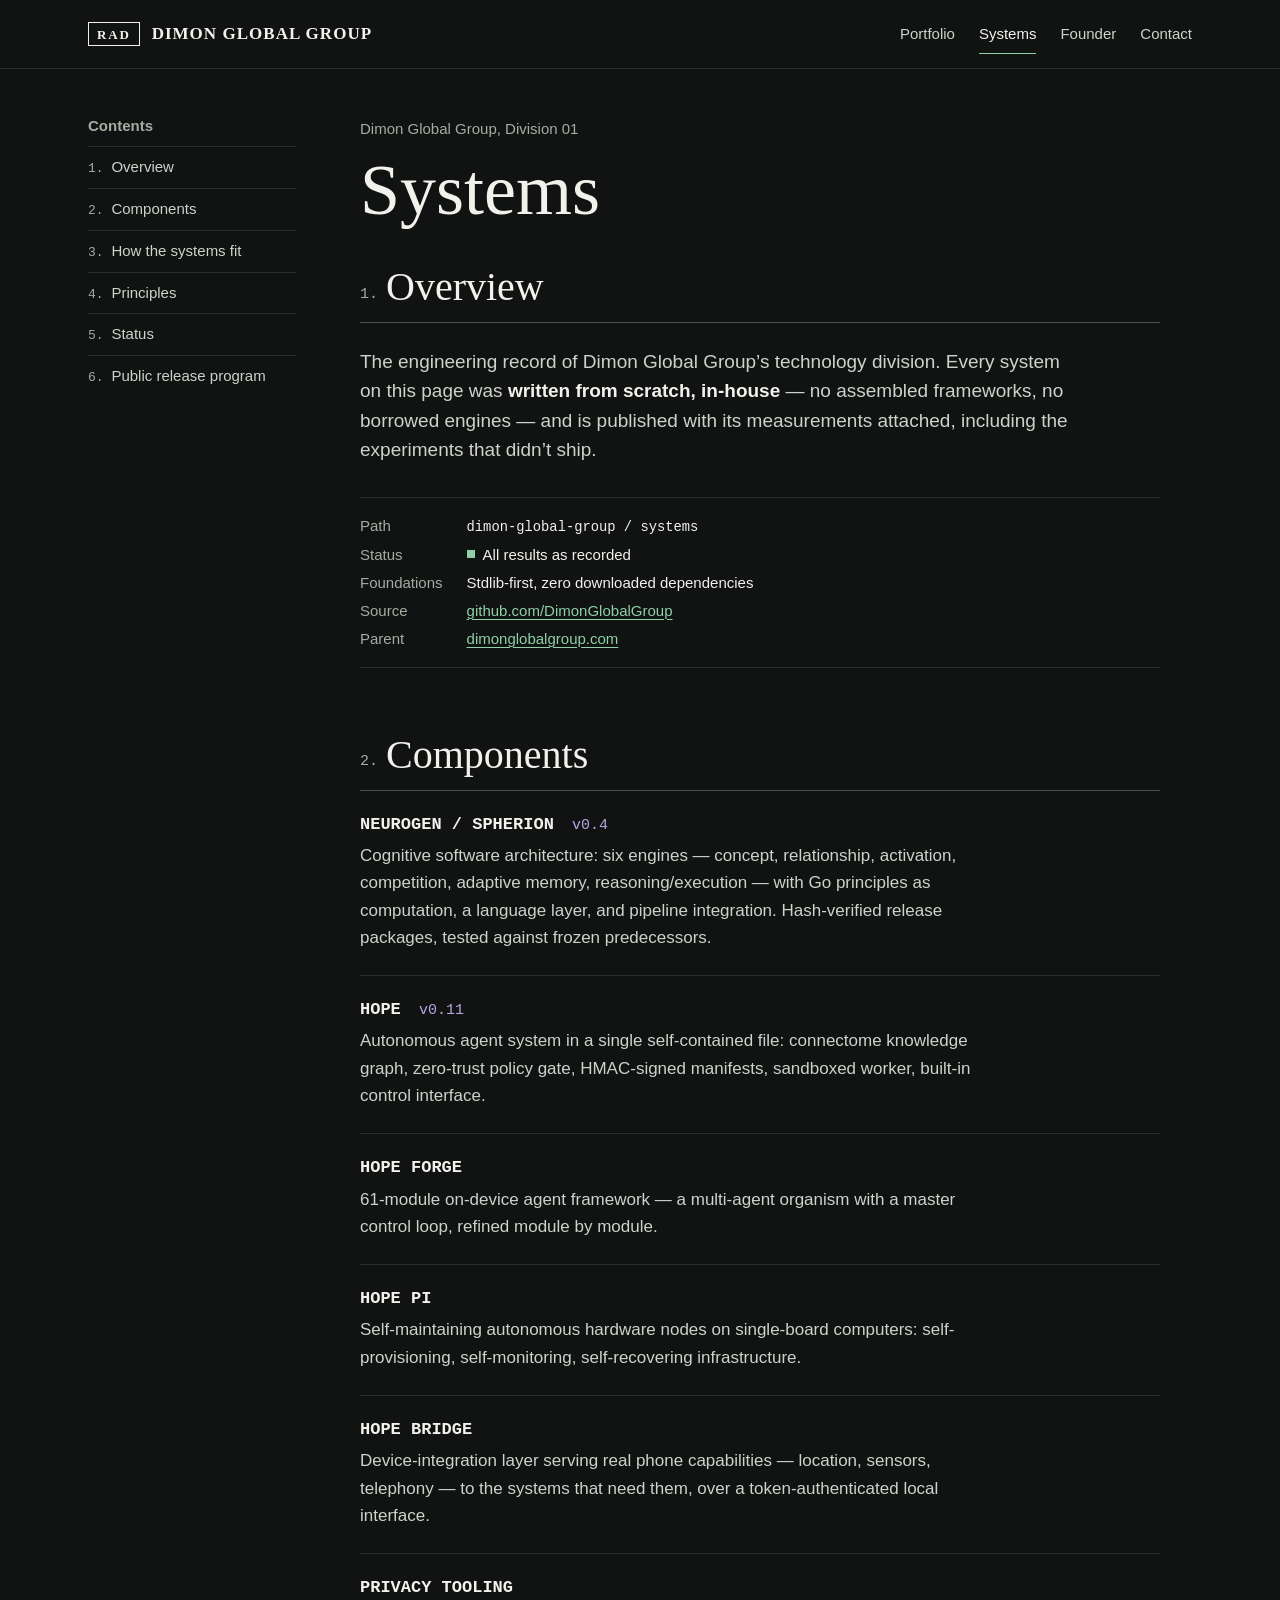
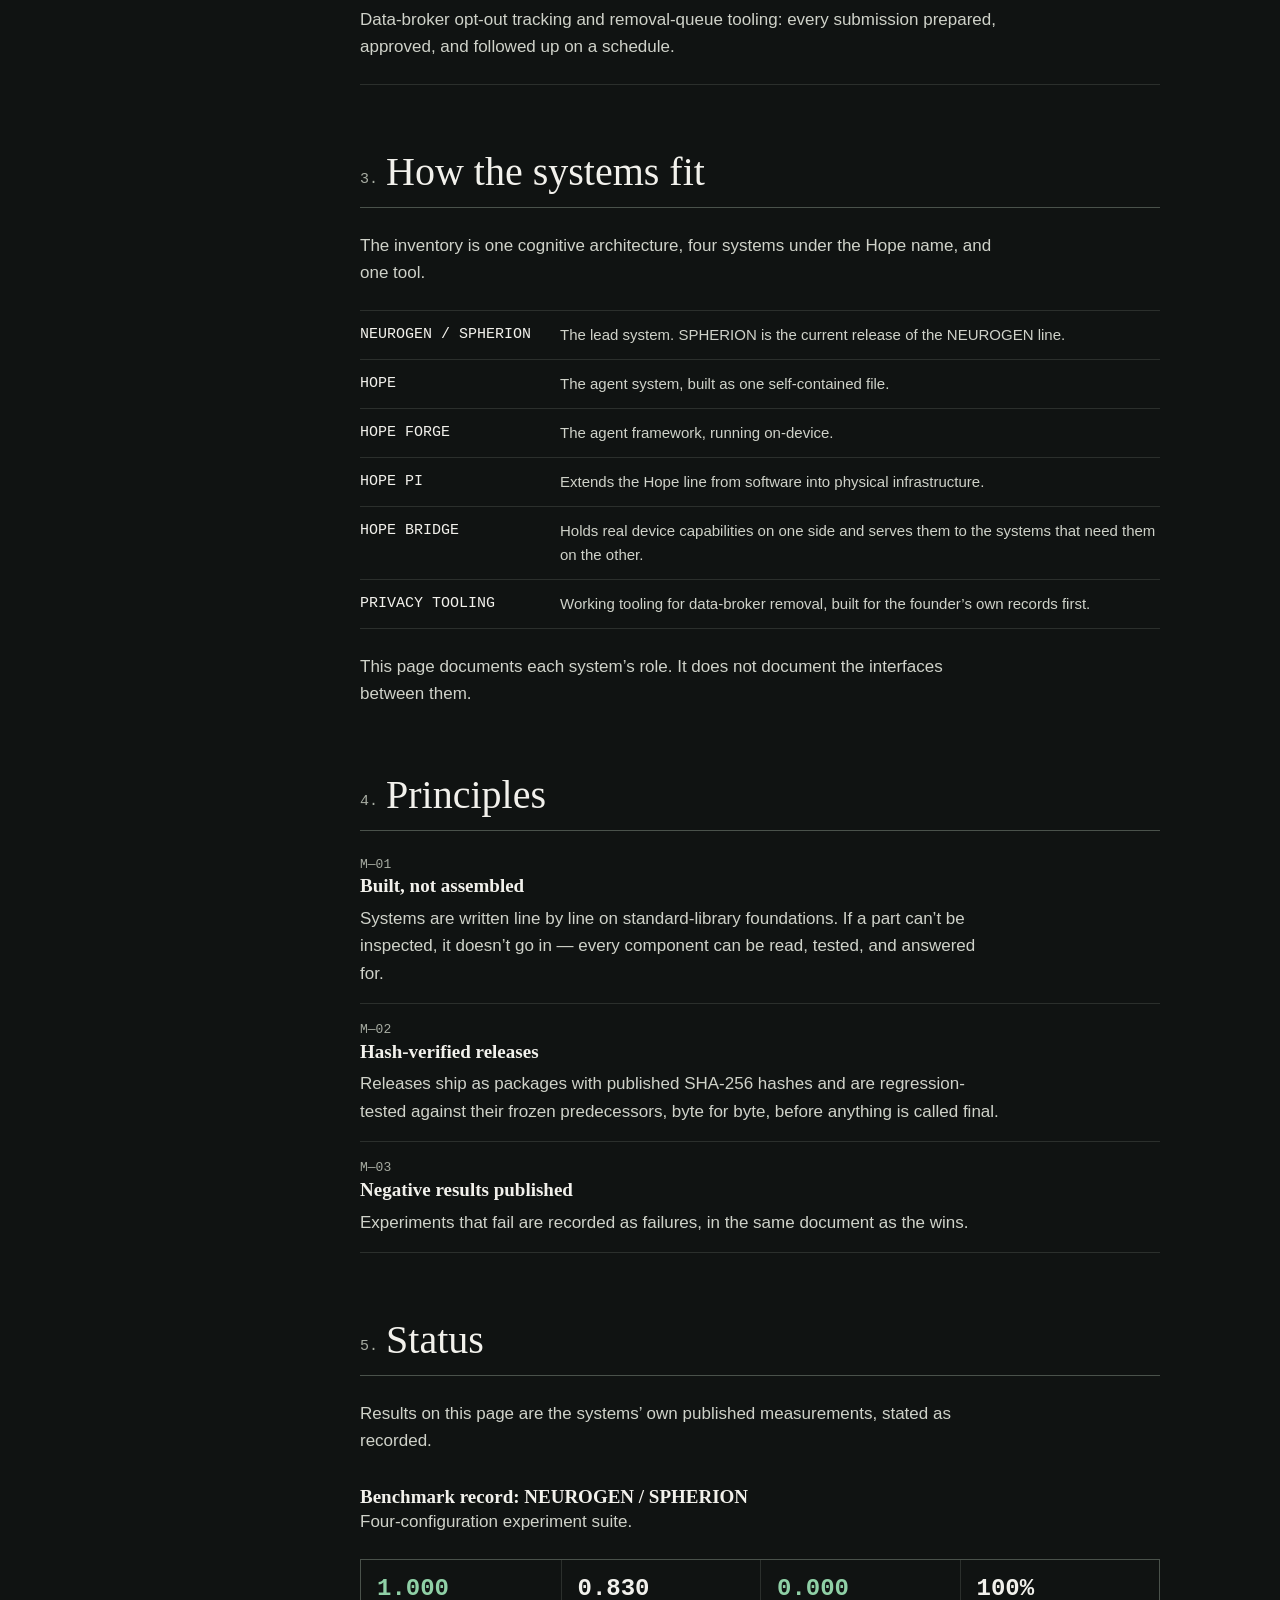
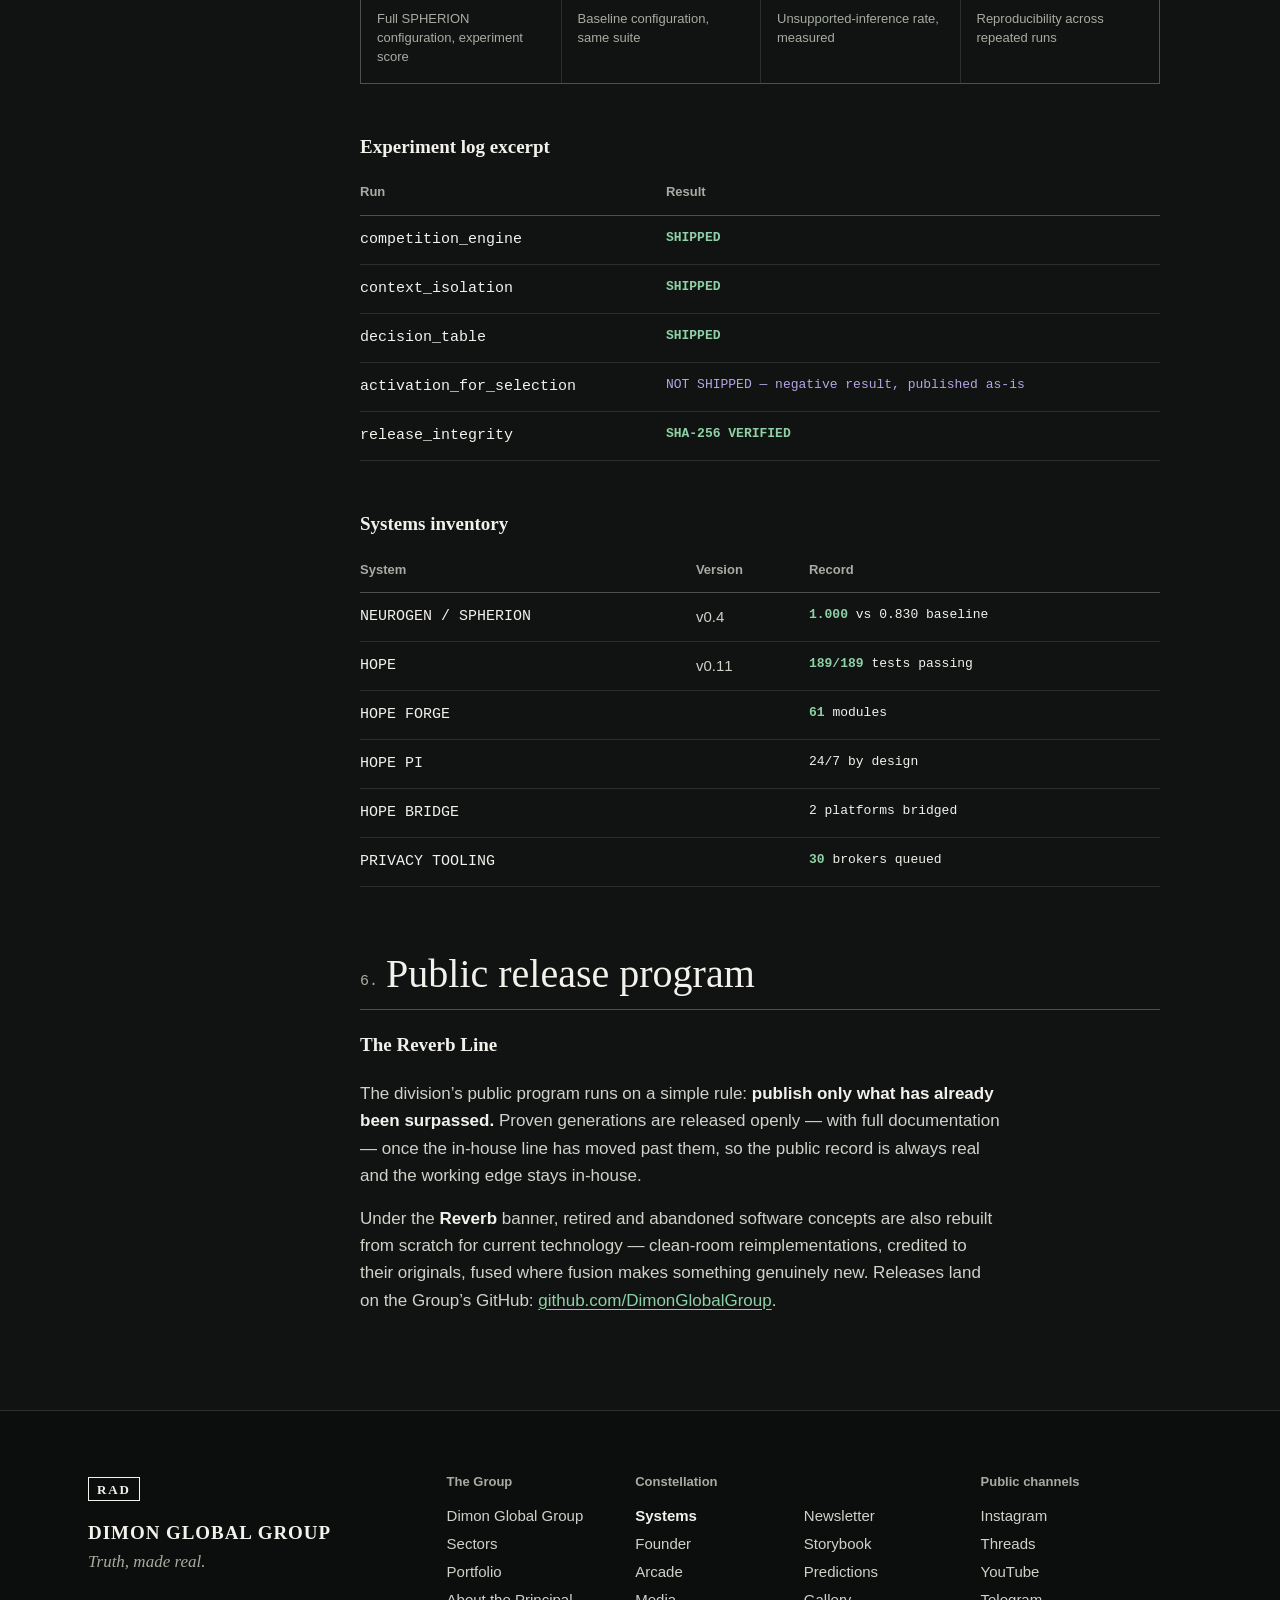
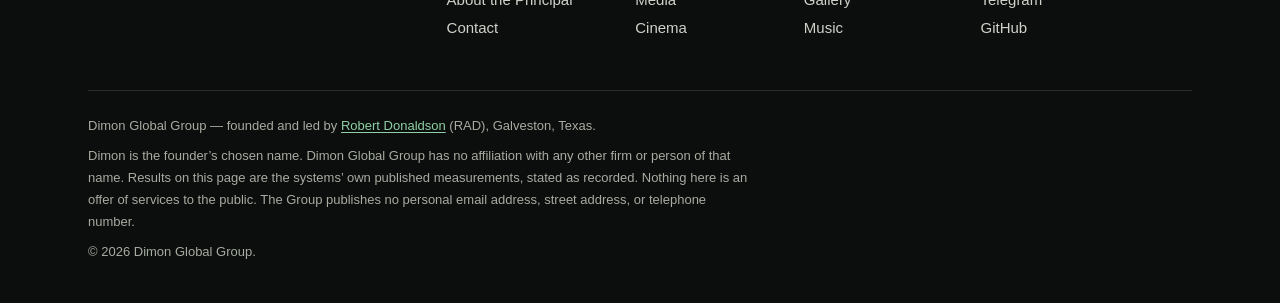
==== index.html @ 3ca81ced "Responsive Standard v1: phone-first touch layer — 44px targets, wrapping nav, text floors (CSS only," ====
<!doctype html>
<html lang="en">
<head>
<meta charset="utf-8" />
<meta name="viewport" content="width=device-width, initial-scale=1" />
<meta name="description" content="Dimon Global Group — Systems. The engineering record: cognitive architectures, autonomous agents, and self-maintaining hardware nodes, built from scratch and published with their measurements." />
<link rel="canonical" href="https://dimonglobalgroup.github.io/" />
<title>Systems — Dimon Global Group</title>
<link rel="canonical" href="https://dimonglobalgroup.github.io/" />
<meta property="og:type" content="website" />
<meta property="og:site_name" content="Dimon Global Group" />
<meta property="og:title" content="Systems — Dimon Global Group | Robert Donaldson, Founder" />
<meta property="og:description" content="Dimon Global Group — Systems. The engineering record: cognitive architectures, autonomous agents, and self-maintaining hardware nodes, built from scratch and published with their measurements." />
<meta property="og:url" content="https://dimonglobalgroup.github.io/" />
<meta property="og:image" content="https://dimonglobalgroup.com/assets/portrait.jpg" />
<meta name="twitter:card" content="summary_large_image" />
<meta name="twitter:title" content="Systems — Dimon Global Group | Robert Donaldson, Founder" />
<meta name="twitter:description" content="Dimon Global Group — Systems. The engineering record: cognitive architectures, autonomous agents, and self-maintaining hardware nodes, built from scratch and published with their measurements." />
<meta name="twitter:image" content="https://dimonglobalgroup.com/assets/portrait.jpg" />

<meta name="theme-color" content="#101312" />
<link rel="icon" href="data:image/svg+xml,%3Csvg xmlns='http://www.w3.org/2000/svg' viewBox='0 0 64 64'%3E%3Crect width='64' height='64' fill='%23101312'/%3E%3Ctext x='32' y='43' font-family='Georgia,serif' font-size='32' fill='%23f2f1ec' text-anchor='middle'%3ED%3C/text%3E%3C/svg%3E" />
<style>
/* DGG-TOKENS:BEGIN - identical in every page of the estate */
:root{
  /* Colour: ink range (flagship hero and footer values) */
  --ink-950:#0b0e0c; --ink-900:#101312; --ink-800:#181c19;
  --ink-line:#2b2f2c; --ink-line-strong:#4a524b;
  --bone-100:#f2f1ec; --bone-300:#cfd2c9; --bone-500:#a7aca2;
  /* Colour: paper range (flagship body and founder values) */
  --paper-0:#ffffff; --paper-100:#f5f4f0; --paper-200:#eceae3;
  --paper-line:#d8d5cb; --paper-line-strong:#b9b5a8;
  --graphite-900:#16181a; --graphite-700:#3c4043; --graphite-500:#5d6157;
  /* Colour: the two identity accents, one tone for each surface */
  --green-300:#8fd0a6; --green-700:#1e6b3c; --green-600:#2a8a50;
  --purple-300:#b7a4e3; --purple-700:#5b4390;
  --blueprint:#123a56; --blueprint-text:#dbe6ee;

  /* Surface roles: ink is the default surface */
  --surface:var(--ink-900); --surface-raised:var(--ink-800);
  --text:var(--bone-100); --text-soft:var(--bone-300); --text-muted:var(--bone-500);
  --line:var(--ink-line); --line-strong:var(--ink-line-strong);
  --accent:var(--green-300); --accent-2:var(--purple-300);

  /* Type */
  --serif:Georgia, "Times New Roman", Times, serif;
  --sans:-apple-system, "Segoe UI", "Helvetica Neue", Helvetica, Arial, sans-serif;
  --mono:ui-monospace, "SF Mono", Menlo, Consolas, "Liberation Mono", monospace;
  --t-xs:.8125rem; --t-sm:.9375rem; --t-base:1.0625rem; --t-md:1.1875rem; --t-lg:1.5rem;
  --t-xl:clamp(1.75rem, 1.4rem + 1.4vw, 2.5rem);
  --t-2xl:clamp(2.5rem, 1.7rem + 3.6vw, 4.5rem);
  --t-display:clamp(3.5rem, 1.6rem + 7vw, 6.25rem);

  /* Space: 8px grid */
  --s-1:.25rem; --s-2:.5rem; --s-3:.75rem; --s-4:1rem; --s-5:1.5rem;
  --s-6:2rem; --s-7:3rem; --s-8:4rem; --s-9:6rem; --s-10:8rem;

  /* Layout */
  --w-page:74rem; --w-read:45rem; --gutter:clamp(1rem, .4rem + 3vw, 2.5rem);
  --header-h:4.25rem;
}
.on-paper{
  --surface:var(--paper-100); --surface-raised:var(--paper-0);
  --text:var(--graphite-900); --text-soft:var(--graphite-700); --text-muted:var(--graphite-500);
  --line:var(--paper-line); --line-strong:var(--paper-line-strong);
  --accent:var(--green-700); --accent-2:var(--purple-700);
}
.on-ink{
  --surface:var(--ink-900); --surface-raised:var(--ink-800);
  --text:var(--bone-100); --text-soft:var(--bone-300); --text-muted:var(--bone-500);
  --line:var(--ink-line); --line-strong:var(--ink-line-strong);
  --accent:var(--green-300); --accent-2:var(--purple-300);
}
/* DGG-TOKENS:END */
/* DGG-COMPONENTS:BEGIN - shared base, header, footer, buttons */
*,*::before,*::after{ box-sizing:border-box; }
html{ scroll-behavior:smooth; scroll-padding-top:calc(var(--header-h) + var(--s-4)); -webkit-text-size-adjust:100%; }
body{ margin:0; background:var(--surface); color:var(--text); font-family:var(--sans); font-size:var(--t-base); line-height:1.6; -webkit-font-smoothing:antialiased; }
img{ display:block; max-width:100%; height:auto; }
h1,h2,h3,h4{ font-family:var(--serif); font-weight:500; line-height:1.15; margin:0; }
p{ margin:0; }
a{ color:var(--accent); text-decoration:underline; text-decoration-thickness:1px; text-underline-offset:.18em; }
a:hover{ text-decoration-thickness:2px; }
:focus-visible{ outline:2px solid var(--accent); outline-offset:3px; }
.on-paper,.on-ink{ background:var(--surface); color:var(--text); }
.wrap{ max-width:var(--w-page); margin-inline:auto; padding-inline:var(--gutter); }
.skip-link{ position:absolute; left:-9999px; top:0; z-index:50; background:var(--paper-0); color:var(--graphite-900); padding:var(--s-3) var(--s-4); font-size:var(--t-sm); font-weight:600; }
.skip-link:focus{ left:0; }
.visually-hidden{ position:absolute; width:1px; height:1px; overflow:hidden; clip-path:inset(50%); white-space:nowrap; }

.topbar{ position:sticky; top:0; z-index:20; background:var(--ink-900); border-bottom:1px solid var(--ink-line); }
.topbar-in{ display:flex; align-items:center; justify-content:space-between; gap:var(--s-5); min-height:var(--header-h); }
.brand{ display:inline-flex; align-items:center; gap:var(--s-3); color:var(--bone-100); text-decoration:none; }
.mono-mark{ font-family:var(--serif); font-weight:600; font-size:var(--t-xs); letter-spacing:.14em; border:1.5px solid currentColor; padding:.3125rem .5rem .25rem; line-height:1; white-space:nowrap; }
.brand-name{ font-family:var(--serif); font-weight:600; font-size:var(--t-base); letter-spacing:.06em; white-space:nowrap; }
.nav{ display:flex; gap:var(--s-5); font-size:var(--t-sm); }
.nav a{ color:var(--bone-300); text-decoration:none; padding-block:var(--s-2); }
.nav a:hover{ color:var(--green-300); }
.nav a[aria-current="page"]{ color:var(--bone-100); box-shadow:inset 0 -1px 0 var(--green-300); }

.btn{ display:inline-block; padding:.75rem 1.375rem; font-size:var(--t-sm); font-weight:600; border:1px solid var(--line-strong); color:var(--text); text-decoration:none; }
.btn:hover{ border-color:var(--accent); color:var(--accent); }
.btn-solid{ background:var(--green-700); border-color:var(--green-700); color:#fff; }
.btn-solid:hover{ background:var(--green-600); border-color:var(--green-600); color:#fff; }
.btn-row{ display:flex; flex-wrap:wrap; gap:var(--s-3); }

.sec-head{ border-top:1px solid var(--line-strong); padding-top:var(--s-5); margin-bottom:var(--s-6); }
.sec-head h2{ font-size:var(--t-xl); }
.sec-head p{ color:var(--text-muted); margin-top:var(--s-2); }

.frame{ position:relative; border:1px solid var(--line-strong); padding:.625rem; background:var(--surface-raised); }
.frame-inner{ position:relative; overflow:hidden; background:var(--ink-950); }
.frame-inner img{ position:relative; width:100%; object-fit:cover; }
.frame-fallback{ position:absolute; inset:0; display:grid; place-items:center; color:var(--bone-500); }
img.img-missing{ opacity:0; }

.site-foot{ background:var(--ink-950); color:var(--bone-100); border-top:1px solid var(--ink-line); }
.foot-top{ display:grid; grid-template-columns:minmax(14rem,1fr) 2.4fr; gap:var(--s-7); padding-block:var(--s-8) var(--s-7); }
.foot-name{ font-family:var(--serif); font-size:var(--t-md); font-weight:600; letter-spacing:.05em; margin-top:var(--s-4); }
.foot-tag{ font-family:var(--serif); font-style:italic; color:var(--bone-500); }
.foot-nav{ display:grid; grid-template-columns:1fr 2fr 1.35fr; gap:var(--s-6); font-size:var(--t-sm); }
.foot-nav h2{ font-family:var(--sans); font-size:var(--t-xs); font-weight:600; color:var(--bone-500); margin-bottom:var(--s-3); }
.foot-nav ul{ list-style:none; margin:0; padding:0; }
.foot-nav .two-col{ columns:2; column-gap:var(--s-5); }
.foot-nav li{ break-inside:avoid; padding-block:.125rem; }
.foot-nav a{ color:var(--bone-300); text-decoration:none; }
.foot-nav a:hover{ color:var(--green-300); text-decoration:underline; }
.foot-nav a[aria-current="page"]{ color:var(--bone-100); font-weight:600; }
.foot-legal{ border-top:1px solid var(--ink-line); padding-block:var(--s-5) var(--s-6); font-size:var(--t-xs); color:var(--bone-500); line-height:1.7; }
.foot-legal p{ max-width:92ch; margin-bottom:var(--s-2); }

@media (max-width:56rem){
  .foot-top{ grid-template-columns:1fr; gap:var(--s-6); }
  .foot-nav{ grid-template-columns:1fr 1fr; }
  .foot-nav > div:nth-child(2){ grid-column:1 / -1; grid-row:1; }
}
@media (max-width:40rem){
  html{ scroll-padding-top:calc(var(--header-h) + var(--s-7)); }
  .topbar-in{ flex-wrap:wrap; gap:0; padding-block:var(--s-2); }
  .nav{ width:100%; justify-content:space-between; gap:var(--s-3); }
  .brand-name{ font-size:var(--t-sm); }
}
@media (prefers-reduced-motion:reduce){
  html{ scroll-behavior:auto; }
  *,*::before,*::after{ animation:none !important; transition:none !important; }
}
/* DGG-COMPONENTS:END */
/* Systems page: README layout */
.doc-layout{ display:grid; grid-template-columns:13rem minmax(0,1fr); gap:var(--s-8); padding-block:var(--s-7) var(--s-9); }
.toc{ position:sticky; top:calc(var(--header-h) + var(--s-6)); align-self:start; font-size:var(--t-sm); }
.toc h2{ font-family:var(--sans); font-size:var(--t-sm); font-weight:600; color:var(--text-muted); margin-bottom:var(--s-3); }
.toc ol{ list-style:none; counter-reset:t; margin:0; padding:0; }
.toc li{ counter-increment:t; border-top:1px solid var(--line); }
.toc a{ display:block; padding-block:var(--s-2); color:var(--text-soft); text-decoration:none; }
.toc a::before{ content:counter(t) ". "; color:var(--text-muted); font-family:var(--mono); font-size:var(--t-xs); }
.toc a:hover{ color:var(--accent); }

.doc{ max-width:50rem; min-width:0; }
.doc h1{ font-size:var(--t-2xl); font-weight:500; }
.doc .division{ color:var(--text-muted); font-size:var(--t-sm); margin-bottom:var(--s-2); }
.doc section{ padding-top:var(--s-8); }
.doc h2{ font-size:var(--t-xl); padding-bottom:var(--s-3); border-bottom:1px solid var(--line-strong); margin-bottom:var(--s-5); }
.doc h2 .idx{ color:var(--text-muted); font-family:var(--mono); font-size:var(--t-sm); margin-right:var(--s-2); vertical-align:.15em; }
.doc h3{ font-size:var(--t-md); font-weight:600; }
.doc p{ color:var(--text-soft); max-width:68ch; }
.doc p + p{ margin-top:var(--s-4); }
.doc b{ color:var(--text); font-weight:600; }
.doc code,.name-id{ font-family:var(--mono); font-size:.92em; color:var(--text); }
.lede{ font-size:var(--t-md); line-height:1.55; margin-top:var(--s-4); }

.meta{ display:grid; grid-template-columns:auto 1fr; gap:var(--s-1) var(--s-5); margin:var(--s-6) 0 0; padding-block:var(--s-4); border-block:1px solid var(--line); font-size:var(--t-sm); }
.meta dt{ color:var(--text-muted); }
.meta dd{ margin:0; color:var(--text); min-width:0; overflow-wrap:anywhere; }
.meta .ok::before{ content:""; display:inline-block; width:.5rem; height:.5rem; background:var(--accent); margin-right:var(--s-2); vertical-align:.08em; }

.comp{ padding-block:var(--s-5); border-bottom:1px solid var(--line); }
.comp:first-of-type{ padding-top:0; }
.comp h3{ font-family:var(--mono); font-size:var(--t-base); }
.comp h3 .v{ color:var(--accent-2); font-size:var(--t-sm); font-weight:400; margin-left:var(--s-2); }
.comp p{ margin-top:var(--s-2); }

.fit{ margin:var(--s-5) 0 0; padding:0; list-style:none; }
.fit li{ display:grid; grid-template-columns:11.5rem minmax(0,1fr); gap:var(--s-4); padding-block:var(--s-3); border-top:1px solid var(--line); color:var(--text-soft); font-size:var(--t-sm); }
.fit li:last-child{ border-bottom:1px solid var(--line); }
.fit .name-id{ font-size:var(--t-sm); }
.after-list{ margin-top:var(--s-5); }

.pr{ padding-block:var(--s-4); border-bottom:1px solid var(--line); }
.pr:first-of-type{ padding-top:0; }
.pr p{ margin-top:var(--s-2); }
.pr .k{ font-family:var(--mono); font-size:var(--t-xs); color:var(--text-muted); margin:0; }

.bench{ display:grid; grid-template-columns:repeat(4,1fr); margin:var(--s-5) 0 0; border:1px solid var(--line-strong); }
.bench div{ padding:var(--s-4); border-left:1px solid var(--line); }
.bench div:first-child{ border-left:none; }
.bench dd{ margin:0; font-family:var(--mono); font-size:var(--t-lg); font-weight:600; line-height:1.1; color:var(--text); }
.bench dd.g{ color:var(--accent); }
.bench dt{ margin-top:var(--s-2); font-size:var(--t-xs); line-height:1.45; color:var(--text-muted); }
.bench div{ display:flex; flex-direction:column-reverse; justify-content:flex-end; }

.table-scroll{ overflow-x:auto; margin-top:var(--s-4); }
.spec{ width:100%; border-collapse:collapse; font-size:var(--t-sm); }
.spec caption{ text-align:left; color:var(--text); font-family:var(--serif); font-size:var(--t-md); font-weight:600; padding-bottom:var(--s-2); }
.spec th,.spec td{ text-align:left; padding:var(--s-3) var(--s-4) var(--s-3) 0; border-bottom:1px solid var(--line); vertical-align:top; }
.spec thead th{ color:var(--text-muted); font-size:var(--t-xs); font-weight:600; border-bottom-color:var(--line-strong); }
.spec tbody th{ font-family:var(--mono); font-weight:400; color:var(--text); }
.spec td{ color:var(--text-soft); }
.spec td.res{ font-family:var(--mono); font-size:var(--t-xs); color:var(--text); }
.spec td.res b{ color:var(--accent); }
.spec td.neg{ color:var(--accent-2); }
.h-sub{ margin-top:var(--s-6); }

.release-note{ margin-top:var(--s-5); }

@media (max-width:60rem){
  .doc-layout{ grid-template-columns:1fr; gap:var(--s-6); padding-top:var(--s-6); }
  .toc{ position:static; }
  .doc{ order:2; max-width:none; }
  .toc{ order:1; }
  .doc section{ padding-top:var(--s-7); }
}
@media (max-width:40rem){
  .bench{ grid-template-columns:1fr 1fr; }
  .bench div:nth-child(3){ border-left:none; }
  .bench div:nth-child(n+3){ border-top:1px solid var(--line); }
  .fit li{ grid-template-columns:1fr; gap:var(--s-1); }
  .spec th,.spec td{ padding-right:var(--s-3); }
}
</style>
<script type="application/ld+json">
{
  "@context": "https://schema.org",
  "@type": "Person",
  "name": "Robert Donaldson",
  "alternateName": "RAD",
  "jobTitle": "Founder",
  "worksFor": { "@type": "Organization", "name": "Dimon Global Group", "url": "https://dimonglobalgroup.com/" },
  "address": { "@type": "PostalAddress", "addressLocality": "Galveston", "addressRegion": "TX", "addressCountry": "US" },
  "url": "https://dimonglobalgroup.com/"
}
</script>
<style>
/* ==== ESTATE RESPONSIVE STANDARD v1 — 2026-11-10 ====
   Phone-first touch layer for the whole public estate (Robert's order,
   Nov 10 2026: every public page adapts to phone, tablet, and desktop).
   Additive only: every rule sits inside the small-screen query below,
   so desktop rendering is unchanged. No images touched; CSS sizing only.
   Standard + regression gate: RESPONSIVE-STANDARD.md in this project.
   Verify at 390 / 768 / 1280 before any deploy. */
@media (max-width: 820px) {
  .brand { min-height: 44px; display: inline-flex; align-items: center; }
  .topbar .nav { flex-wrap: wrap; }
  .topbar .nav a { min-height: 44px; display: inline-flex; align-items: center; padding-left: .55rem; padding-right: .55rem; }
  .foot-nav a { min-height: 44px; display: flex; align-items: center; }
  .constellation a { min-height: 44px; }
  .toc a { min-height: 44px; display: flex; align-items: center; }
  .tabs a, .jump a, .rail a { min-height: 44px; display: inline-flex; align-items: center; padding-left: .55rem; padding-right: .55rem; }
  .btn { min-height: 44px; display: inline-flex; align-items: center; justify-content: center; }
  img, video, canvas { max-width: 100%; height: auto; }
  dd a { min-height: 44px; display: inline-flex; align-items: center; }
}
</style>
</head>
<body>
<a class="skip-link" href="#main">Skip to content</a>
<header class="topbar">
  <div class="wrap topbar-in">
    <a class="brand" href="https://dimonglobalgroup.com/" aria-label="Dimon Global Group, home">
      <span class="mono-mark">RAD</span>
      <span class="brand-name">DIMON GLOBAL GROUP</span>
    </a>
    <nav class="nav" aria-label="Primary">
      <a href="https://dimonglobalgroup.com/#portfolio">Portfolio</a>
      <a href="https://dimonglobalgroup.github.io/" aria-current="page">Systems</a>
      <a href="https://dimonglobalgroup.github.io/dgg-founder/">Founder</a>
      <a href="https://dimonglobalgroup.com/#contact">Contact</a>
    </nav>
  </div>
</header>
<main id="main" class="wrap">
  <div class="doc-layout">
    <nav class="toc" aria-labelledby="toc-h">
      <h2 id="toc-h">Contents</h2>
      <ol>
        <li><a href="#overview">Overview</a></li>
        <li><a href="#components">Components</a></li>
        <li><a href="#fit">How the systems fit</a></li>
        <li><a href="#principles">Principles</a></li>
        <li><a href="#status">Status</a></li>
        <li><a href="#release">Public release program</a></li>
      </ol>
    </nav>
    <div class="doc">
      <header>
        <p class="division">Dimon Global Group, Division 01</p>
        <h1>Systems</h1>
      </header>

      <section style="padding-top:var(--s-6)" aria-labelledby="overview">
        <h2 id="overview"><span class="idx">1.</span>Overview</h2>
        <p class="lede">The engineering record of Dimon Global Group&rsquo;s technology division. Every system on this page was <b>written from scratch, in-house</b> — no assembled frameworks, no borrowed engines — and is published with its measurements attached, including the experiments that didn&rsquo;t ship.</p>
        <dl class="meta">
          <dt>Path</dt><dd><code>dimon-global-group / systems</code></dd>
          <dt>Status</dt><dd class="ok">All results as recorded</dd>
          <dt>Foundations</dt><dd>Stdlib-first, zero downloaded dependencies</dd>
          <dt>Source</dt><dd><a href="https://github.com/DimonGlobalGroup" target="_blank" rel="noopener">github.com/DimonGlobalGroup</a></dd>
          <dt>Parent</dt><dd><a href="https://dimonglobalgroup.com/">dimonglobalgroup.com</a></dd>
        </dl>
      </section>

      <section aria-labelledby="components">
        <h2 id="components"><span class="idx">2.</span>Components</h2>
        <div class="comp">
          <h3>NEUROGEN / SPHERION <span class="v">v0.4</span></h3>
          <p>Cognitive software architecture: six engines — concept, relationship, activation, competition, adaptive memory, reasoning/execution — with Go principles as computation, a language layer, and pipeline integration. Hash-verified release packages, tested against frozen predecessors.</p>
        </div>
        <div class="comp">
          <h3>HOPE <span class="v">v0.11</span></h3>
          <p>Autonomous agent system in a single self-contained file: connectome knowledge graph, zero-trust policy gate, HMAC-signed manifests, sandboxed worker, built-in control interface.</p>
        </div>
        <div class="comp">
          <h3>HOPE FORGE</h3>
          <p>61-module on-device agent framework — a multi-agent organism with a master control loop, refined module by module.</p>
        </div>
        <div class="comp">
          <h3>HOPE PI</h3>
          <p>Self-maintaining autonomous hardware nodes on single-board computers: self-provisioning, self-monitoring, self-recovering infrastructure.</p>
        </div>
        <div class="comp">
          <h3>HOPE BRIDGE</h3>
          <p>Device-integration layer serving real phone capabilities — location, sensors, telephony — to the systems that need them, over a token-authenticated local interface.</p>
        </div>
        <div class="comp">
          <h3>PRIVACY TOOLING</h3>
          <p>Data-broker opt-out tracking and removal-queue tooling: every submission prepared, approved, and followed up on a schedule.</p>
        </div>
      </section>

      <section aria-labelledby="fit">
        <h2 id="fit"><span class="idx">3.</span>How the systems fit</h2>
        <p>The inventory is one cognitive architecture, four systems under the Hope name, and one tool.</p>
        <ul class="fit">
          <li><span class="name-id">NEUROGEN / SPHERION</span><span>The lead system. SPHERION is the current release of the NEUROGEN line.</span></li>
          <li><span class="name-id">HOPE</span><span>The agent system, built as one self-contained file.</span></li>
          <li><span class="name-id">HOPE FORGE</span><span>The agent framework, running on-device.</span></li>
          <li><span class="name-id">HOPE PI</span><span>Extends the Hope line from software into physical infrastructure.</span></li>
          <li><span class="name-id">HOPE BRIDGE</span><span>Holds real device capabilities on one side and serves them to the systems that need them on the other.</span></li>
          <li><span class="name-id">PRIVACY TOOLING</span><span>Working tooling for data-broker removal, built for the founder&rsquo;s own records first.</span></li>
        </ul>
        <p class="after-list">This page documents each system&rsquo;s role. It does not document the interfaces between them.</p>
      </section>

      <section aria-labelledby="principles">
        <h2 id="principles"><span class="idx">4.</span>Principles</h2>
        <div class="pr">
          <p class="k">M—01</p>
          <h3>Built, not assembled</h3>
          <p>Systems are written line by line on standard-library foundations. If a part can&rsquo;t be inspected, it doesn&rsquo;t go in — every component can be read, tested, and answered for.</p>
        </div>
        <div class="pr">
          <p class="k">M—02</p>
          <h3>Hash-verified releases</h3>
          <p>Releases ship as packages with published SHA-256 hashes and are regression-tested against their frozen predecessors, byte for byte, before anything is called final.</p>
        </div>
        <div class="pr">
          <p class="k">M—03</p>
          <h3>Negative results published</h3>
          <p>Experiments that fail are recorded as failures, in the same document as the wins.</p>
        </div>
      </section>

      <section aria-labelledby="status">
        <h2 id="status"><span class="idx">5.</span>Status</h2>
        <p>Results on this page are the systems&rsquo; own published measurements, stated as recorded.</p>
        <h3 class="h-sub">Benchmark record: NEUROGEN / SPHERION</h3>
        <p>Four-configuration experiment suite.</p>
        <dl class="bench">
          <div><dt>Full SPHERION configuration, experiment score</dt><dd class="g">1.000</dd></div>
          <div><dt>Baseline configuration, same suite</dt><dd>0.830</dd></div>
          <div><dt>Unsupported-inference rate, measured</dt><dd class="g">0.000</dd></div>
          <div><dt>Reproducibility across repeated runs</dt><dd>100%</dd></div>
        </dl>

        <div class="table-scroll" role="region" aria-label="Experiment log excerpt" tabindex="0">
          <table class="spec">
            <caption class="h-sub">Experiment log excerpt</caption>
            <thead><tr><th scope="col">Run</th><th scope="col">Result</th></tr></thead>
            <tbody>
              <tr><th scope="row">competition_engine</th><td class="res"><b>SHIPPED</b></td></tr>
              <tr><th scope="row">context_isolation</th><td class="res"><b>SHIPPED</b></td></tr>
              <tr><th scope="row">decision_table</th><td class="res"><b>SHIPPED</b></td></tr>
              <tr><th scope="row">activation_for_selection</th><td class="res neg">NOT SHIPPED — negative result, published as-is</td></tr>
              <tr><th scope="row">release_integrity</th><td class="res"><b>SHA-256 VERIFIED</b></td></tr>
            </tbody>
          </table>
        </div>

        <div class="table-scroll" role="region" aria-label="Systems inventory" tabindex="0">
          <table class="spec">
            <caption class="h-sub">Systems inventory</caption>
            <thead><tr><th scope="col">System</th><th scope="col">Version</th><th scope="col">Record</th></tr></thead>
            <tbody>
              <tr><th scope="row">NEUROGEN / SPHERION</th><td>v0.4</td><td class="res"><b>1.000</b> vs 0.830 baseline</td></tr>
              <tr><th scope="row">HOPE</th><td>v0.11</td><td class="res"><b>189/189</b> tests passing</td></tr>
              <tr><th scope="row">HOPE FORGE</th><td></td><td class="res"><b>61</b> modules</td></tr>
              <tr><th scope="row">HOPE PI</th><td></td><td class="res">24/7 by design</td></tr>
              <tr><th scope="row">HOPE BRIDGE</th><td></td><td class="res">2 platforms bridged</td></tr>
              <tr><th scope="row">PRIVACY TOOLING</th><td></td><td class="res"><b>30</b> brokers queued</td></tr>
            </tbody>
          </table>
        </div>
      </section>

      <section aria-labelledby="release">
        <h2 id="release"><span class="idx">6.</span>Public release program</h2>
        <h3>The Reverb Line</h3>
        <div class="release-note">
          <p>The division&rsquo;s public program runs on a simple rule: <b>publish only what has already been surpassed.</b> Proven generations are released openly — with full documentation — once the in-house line has moved past them, so the public record is always real and the working edge stays in-house.</p>
          <p>Under the <b>Reverb</b> banner, retired and abandoned software concepts are also rebuilt from scratch for current technology — clean-room reimplementations, credited to their originals, fused where fusion makes something genuinely new. Releases land on the Group&rsquo;s GitHub: <a href="https://github.com/DimonGlobalGroup" target="_blank" rel="noopener">github.com/DimonGlobalGroup</a>.</p>
        </div>
      </section>
    </div>
  </div>
</main>
<footer class="site-foot">
  <div class="wrap">
    <div class="foot-top">
      <div>
        <a class="brand" href="https://dimonglobalgroup.com/" aria-label="Dimon Global Group, home"><span class="mono-mark">RAD</span></a>
        <p class="foot-name">DIMON GLOBAL GROUP</p>
        <p class="foot-tag">Truth, made real.</p>
      </div>
      <nav class="foot-nav" aria-label="Footer">
        <div>
          <h2>The Group</h2>
          <ul>
          <li><a href="https://dimonglobalgroup.com/">Dimon Global Group</a></li>
          <li><a href="https://dimonglobalgroup.com/#sectors">Sectors</a></li>
          <li><a href="https://dimonglobalgroup.com/#portfolio">Portfolio</a></li>
          <li><a href="https://dimonglobalgroup.com/#about">About the Principal</a></li>
          <li><a href="https://dimonglobalgroup.com/#contact">Contact</a></li>
          </ul>
        </div>
        <div>
          <h2>Constellation</h2>
          <ul class="two-col">
          <li><a href="https://dimonglobalgroup.github.io/" aria-current="page">Systems</a></li>
          <li><a href="https://dimonglobalgroup.github.io/dgg-founder/">Founder</a></li>
          <li><a href="https://dimonglobalgroup.github.io/dgg-arcade/">Arcade</a></li>
          <li><a href="https://dimonglobalgroup.github.io/dgg-media/">Media</a></li>
          <li><a href="https://dimonglobalgroup.github.io/dgg-cinema/">Cinema</a></li>
          <li><a href="https://dimonglobalgroup.github.io/dgg-newsletter/">Newsletter</a></li>
          <li><a href="https://dimonglobalgroup.github.io/dgg-storybook/">Storybook</a></li>
          <li><a href="https://dimonglobalgroup.github.io/dgg-predictions/">Predictions</a></li>
          <li><a href="https://dimonglobalgroup.github.io/dgg-gallery/">Gallery</a></li>
          <li><a href="https://dimonglobalgroup.github.io/dgg-music/">Music</a></li>
          </ul>
        </div>
        <div>
          <h2>Public channels</h2>
          <ul>
          <li><a href="https://www.instagram.com/thearchitectrad" target="_blank" rel="noopener">Instagram</a></li>
          <li><a href="https://www.threads.net/@thearchitectrad" target="_blank" rel="noopener">Threads</a></li>
          <li><a href="https://www.youtube.com/@RobertDonaldson-rad" target="_blank" rel="noopener">YouTube</a></li>
          <li><a href="https://t.me/RAD_Dimon" target="_blank" rel="noopener">Telegram</a></li>
          <li><a href="https://github.com/DimonGlobalGroup" target="_blank" rel="noopener">GitHub</a></li>
          </ul>
        </div>
      </nav>
    </div>
    <div class="foot-legal">
      <p>Dimon Global Group — founded and led by <a href="https://dimonglobalgroup.github.io/dgg-founder/">Robert Donaldson</a> (RAD), Galveston, Texas.</p>
      <p>Dimon is the founder&rsquo;s chosen name. Dimon Global Group has no affiliation with any other firm or person of that name. Results on this page are the systems&rsquo; own published measurements, stated as recorded. Nothing here is an offer of services to the public. The Group publishes no personal email address, street address, or telephone number.</p>
      <p>&copy; <span id="yr">2026</span> Dimon Global Group.</p>
    </div>
  </div>
</footer>
<script>
  (function () {
    var y = document.getElementById('yr');
    if (y) { y.textContent = new Date().getFullYear(); }
  })();
</script>
</body>
</html>
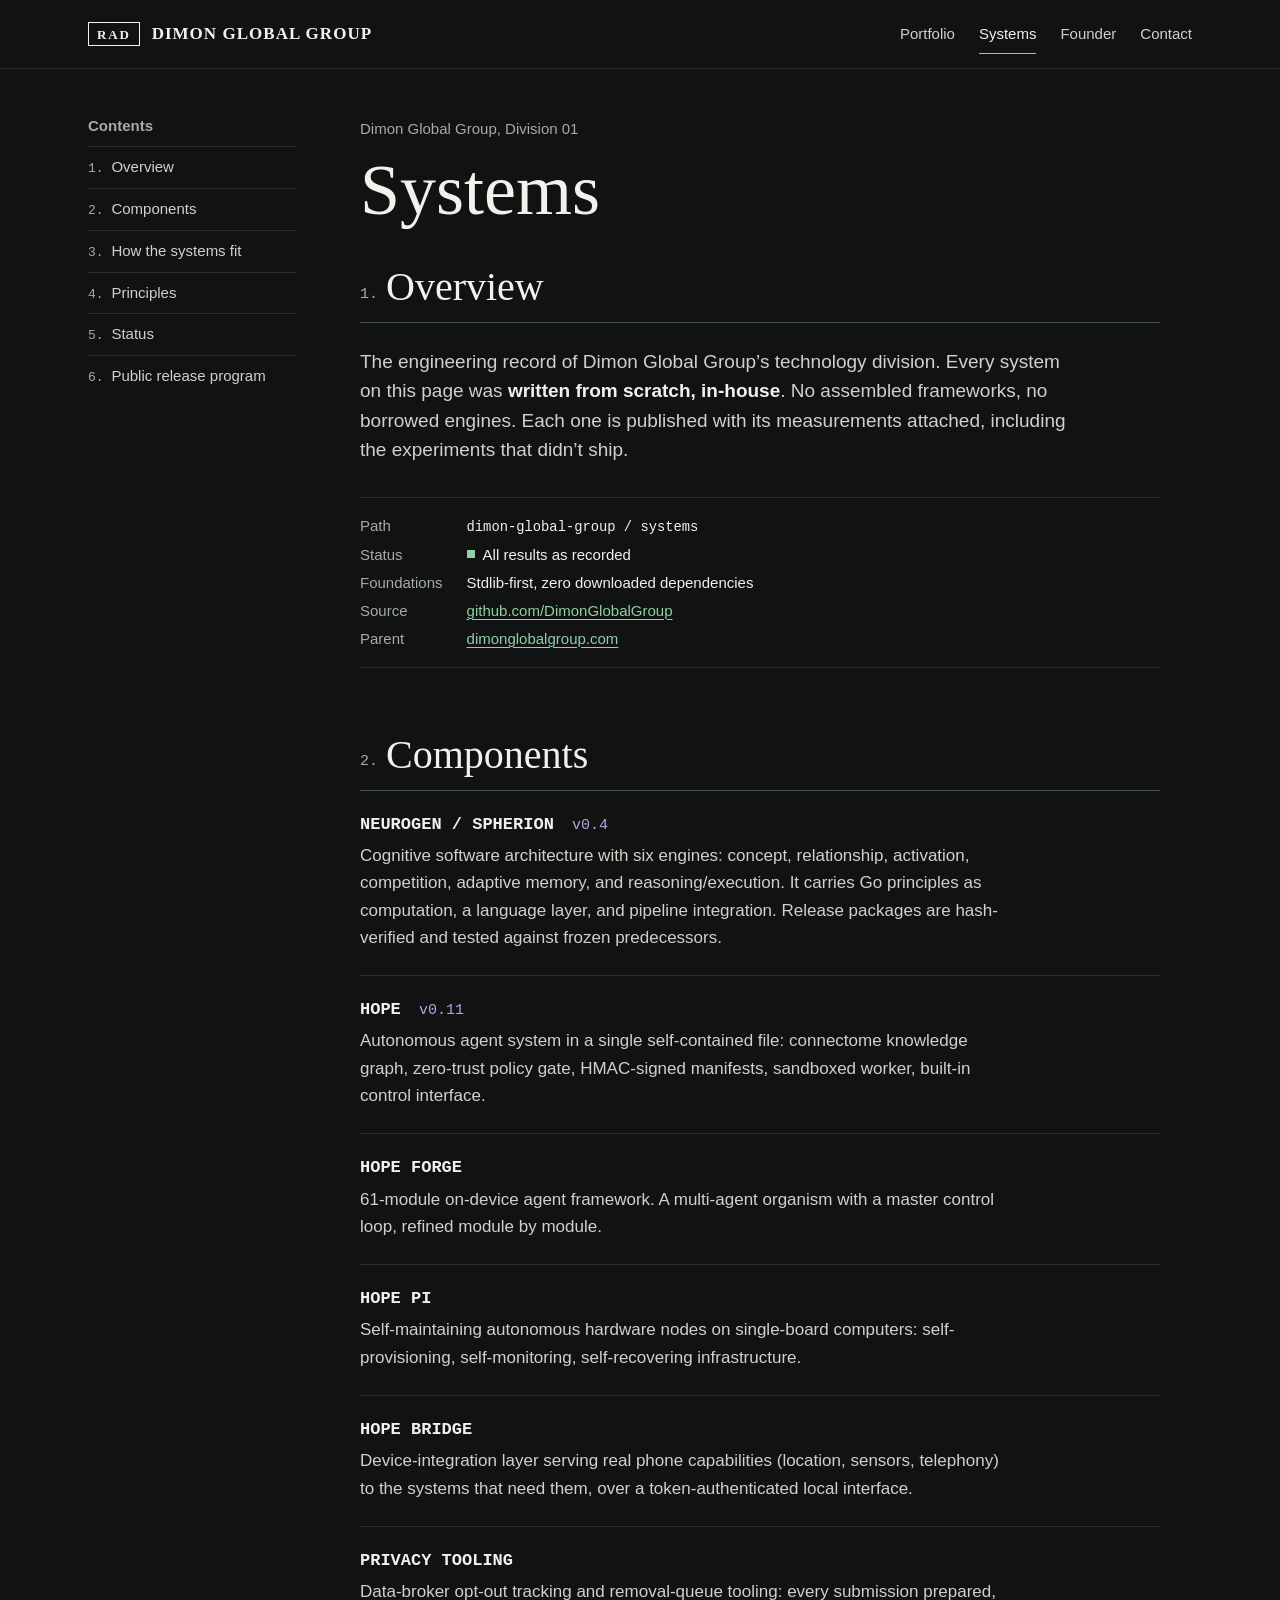
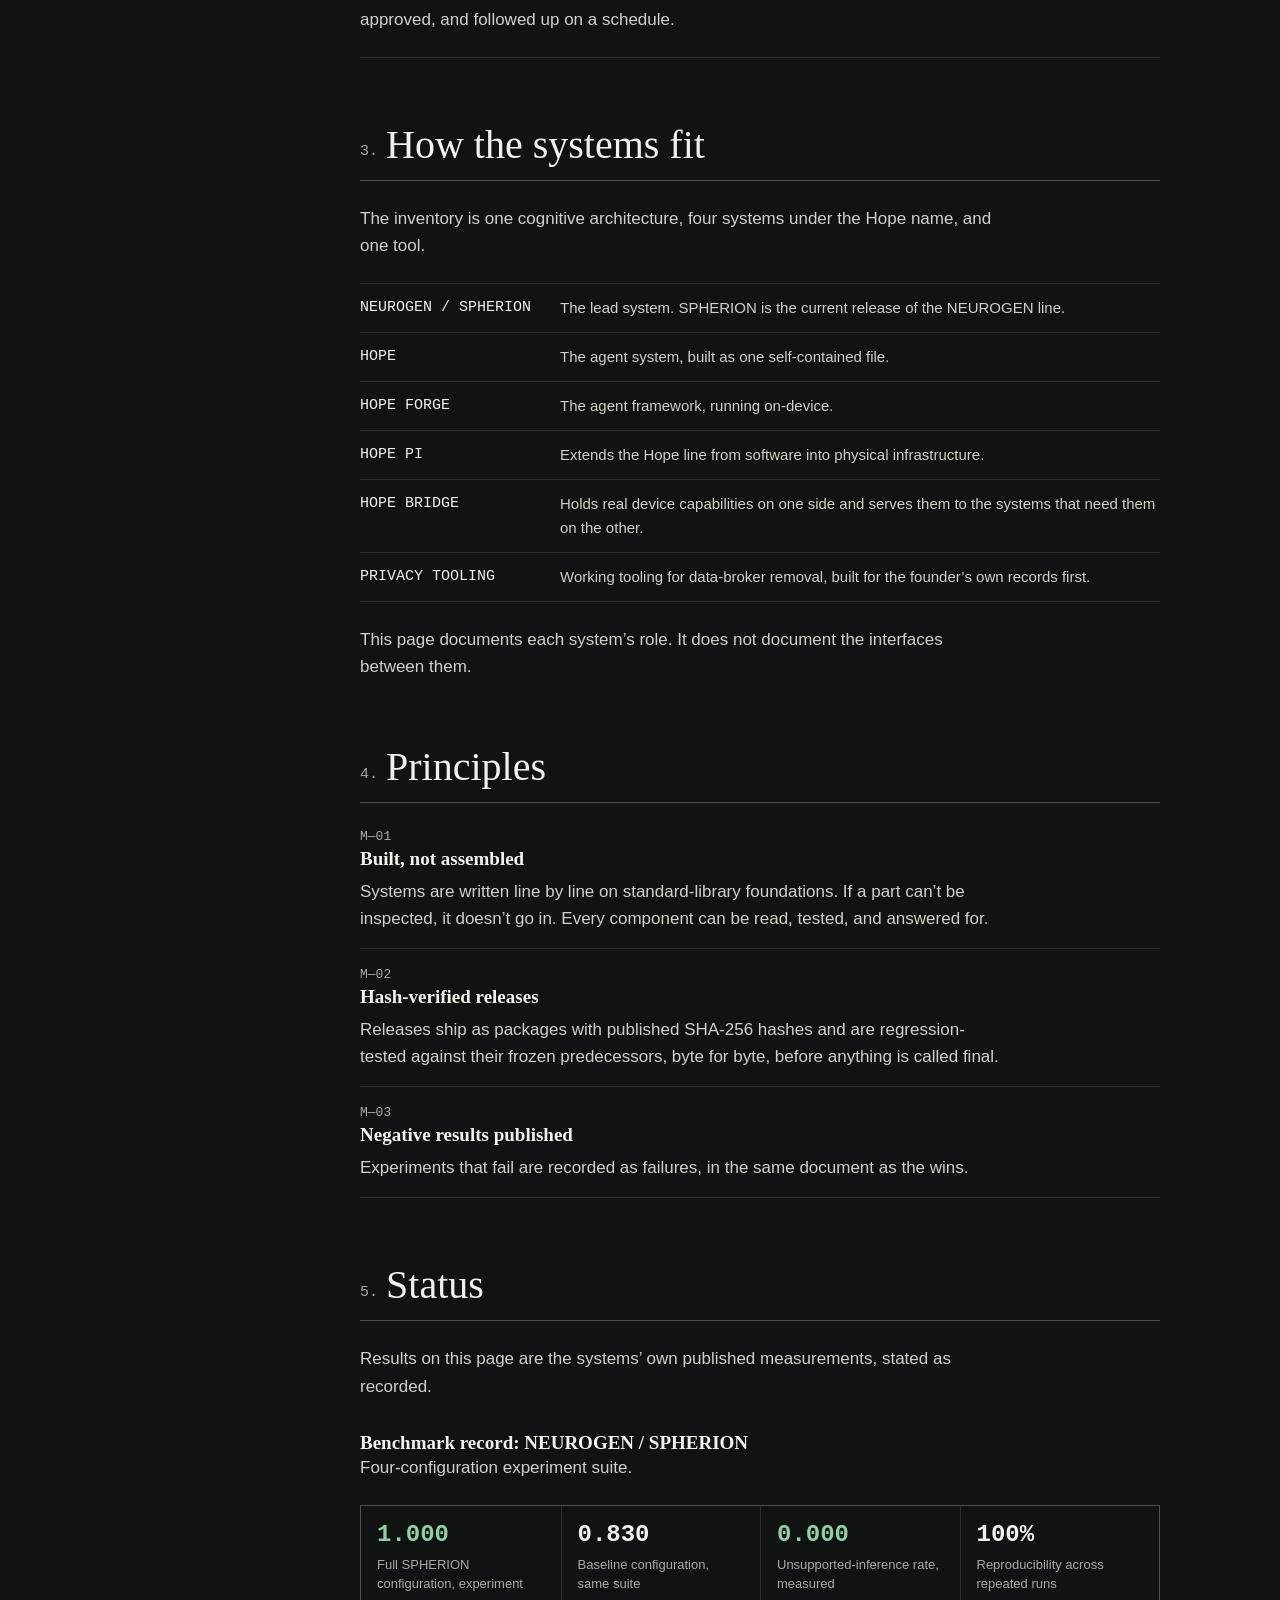
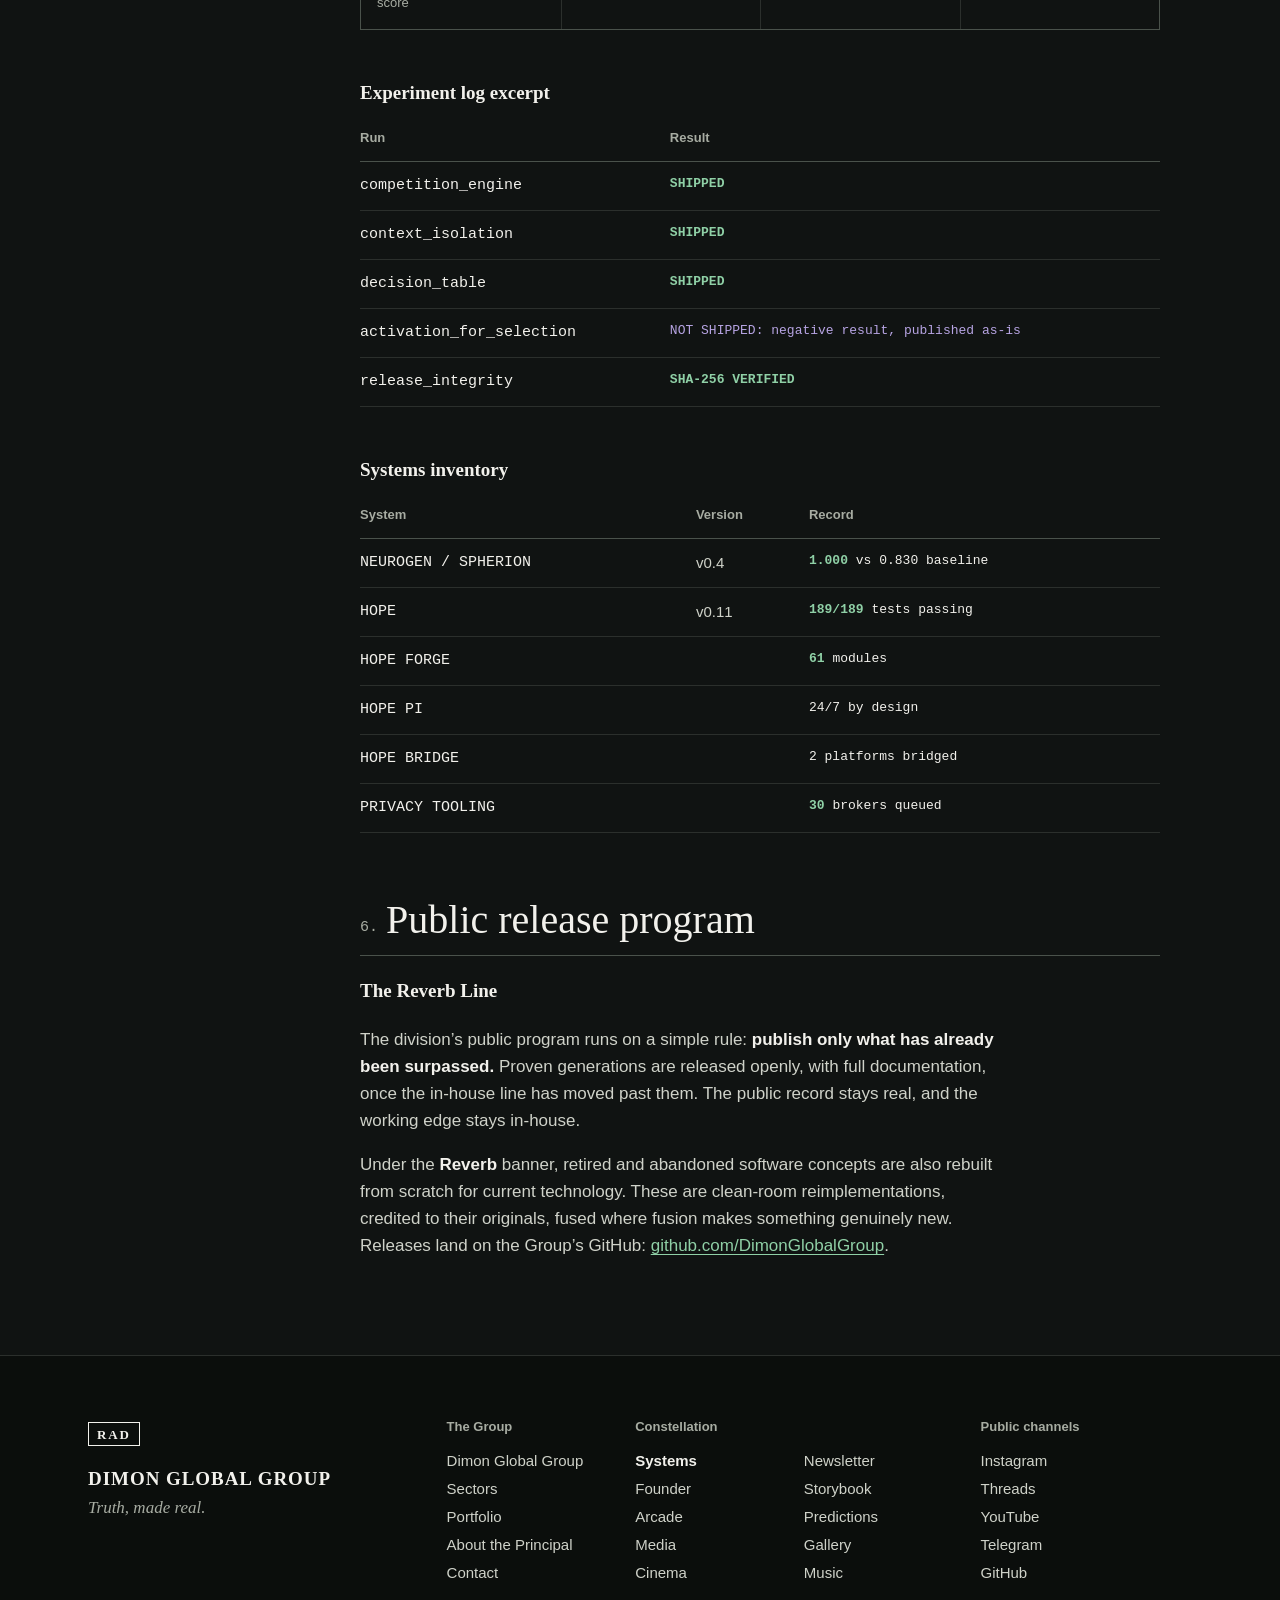
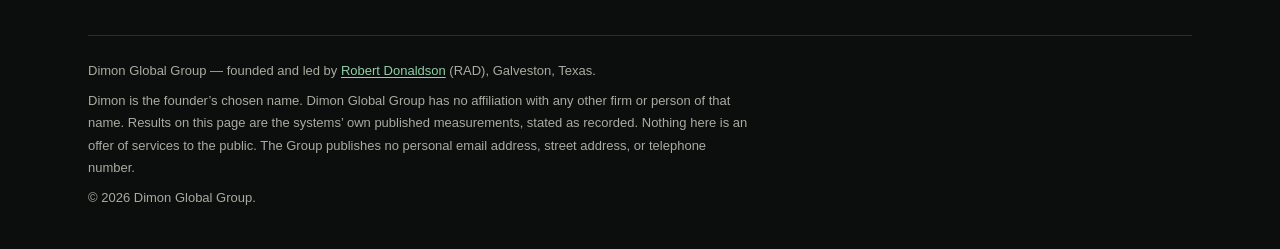
==== commit 4555feaf: "Systems: human-writing pass, em-dash density to standard (PRO-AUDIT P2-1); remove duplicate canonica" ====
--- a/index.html
+++ b/index.html
@@ -6,7 +6,6 @@
 <meta name="description" content="Dimon Global Group — Systems. The engineering record: cognitive architectures, autonomous agents, and self-maintaining hardware nodes, built from scratch and published with their measurements." />
 <link rel="canonical" href="https://dimonglobalgroup.github.io/" />
 <title>Systems — Dimon Global Group</title>
-<link rel="canonical" href="https://dimonglobalgroup.github.io/" />
 <meta property="og:type" content="website" />
 <meta property="og:site_name" content="Dimon Global Group" />
 <meta property="og:title" content="Systems — Dimon Global Group | Robert Donaldson, Founder" />
@@ -298,7 +297,7 @@
 
       <section style="padding-top:var(--s-6)" aria-labelledby="overview">
         <h2 id="overview"><span class="idx">1.</span>Overview</h2>
-        <p class="lede">The engineering record of Dimon Global Group&rsquo;s technology division. Every system on this page was <b>written from scratch, in-house</b> — no assembled frameworks, no borrowed engines — and is published with its measurements attached, including the experiments that didn&rsquo;t ship.</p>
+        <p class="lede">The engineering record of Dimon Global Group&rsquo;s technology division. Every system on this page was <b>written from scratch, in-house</b>. No assembled frameworks, no borrowed engines. Each one is published with its measurements attached, including the experiments that didn&rsquo;t ship.</p>
         <dl class="meta">
           <dt>Path</dt><dd><code>dimon-global-group / systems</code></dd>
           <dt>Status</dt><dd class="ok">All results as recorded</dd>
@@ -312,7 +311,7 @@
         <h2 id="components"><span class="idx">2.</span>Components</h2>
         <div class="comp">
           <h3>NEUROGEN / SPHERION <span class="v">v0.4</span></h3>
-          <p>Cognitive software architecture: six engines — concept, relationship, activation, competition, adaptive memory, reasoning/execution — with Go principles as computation, a language layer, and pipeline integration. Hash-verified release packages, tested against frozen predecessors.</p>
+          <p>Cognitive software architecture with six engines: concept, relationship, activation, competition, adaptive memory, and reasoning/execution. It carries Go principles as computation, a language layer, and pipeline integration. Release packages are hash-verified and tested against frozen predecessors.</p>
         </div>
         <div class="comp">
           <h3>HOPE <span class="v">v0.11</span></h3>
@@ -320,7 +319,7 @@
         </div>
         <div class="comp">
           <h3>HOPE FORGE</h3>
-          <p>61-module on-device agent framework — a multi-agent organism with a master control loop, refined module by module.</p>
+          <p>61-module on-device agent framework. A multi-agent organism with a master control loop, refined module by module.</p>
         </div>
         <div class="comp">
           <h3>HOPE PI</h3>
@@ -328,7 +327,7 @@
         </div>
         <div class="comp">
           <h3>HOPE BRIDGE</h3>
-          <p>Device-integration layer serving real phone capabilities — location, sensors, telephony — to the systems that need them, over a token-authenticated local interface.</p>
+          <p>Device-integration layer serving real phone capabilities (location, sensors, telephony) to the systems that need them, over a token-authenticated local interface.</p>
         </div>
         <div class="comp">
           <h3>PRIVACY TOOLING</h3>
@@ -355,7 +354,7 @@
         <div class="pr">
           <p class="k">M—01</p>
           <h3>Built, not assembled</h3>
-          <p>Systems are written line by line on standard-library foundations. If a part can&rsquo;t be inspected, it doesn&rsquo;t go in — every component can be read, tested, and answered for.</p>
+          <p>Systems are written line by line on standard-library foundations. If a part can&rsquo;t be inspected, it doesn&rsquo;t go in. Every component can be read, tested, and answered for.</p>
         </div>
         <div class="pr">
           <p class="k">M—02</p>
@@ -389,7 +388,7 @@
               <tr><th scope="row">competition_engine</th><td class="res"><b>SHIPPED</b></td></tr>
               <tr><th scope="row">context_isolation</th><td class="res"><b>SHIPPED</b></td></tr>
               <tr><th scope="row">decision_table</th><td class="res"><b>SHIPPED</b></td></tr>
-              <tr><th scope="row">activation_for_selection</th><td class="res neg">NOT SHIPPED — negative result, published as-is</td></tr>
+              <tr><th scope="row">activation_for_selection</th><td class="res neg">NOT SHIPPED: negative result, published as-is</td></tr>
               <tr><th scope="row">release_integrity</th><td class="res"><b>SHA-256 VERIFIED</b></td></tr>
             </tbody>
           </table>
@@ -415,8 +414,8 @@
         <h2 id="release"><span class="idx">6.</span>Public release program</h2>
         <h3>The Reverb Line</h3>
         <div class="release-note">
-          <p>The division&rsquo;s public program runs on a simple rule: <b>publish only what has already been surpassed.</b> Proven generations are released openly — with full documentation — once the in-house line has moved past them, so the public record is always real and the working edge stays in-house.</p>
-          <p>Under the <b>Reverb</b> banner, retired and abandoned software concepts are also rebuilt from scratch for current technology — clean-room reimplementations, credited to their originals, fused where fusion makes something genuinely new. Releases land on the Group&rsquo;s GitHub: <a href="https://github.com/DimonGlobalGroup" target="_blank" rel="noopener">github.com/DimonGlobalGroup</a>.</p>
+          <p>The division&rsquo;s public program runs on a simple rule: <b>publish only what has already been surpassed.</b> Proven generations are released openly, with full documentation, once the in-house line has moved past them. The public record stays real, and the working edge stays in-house.</p>
+          <p>Under the <b>Reverb</b> banner, retired and abandoned software concepts are also rebuilt from scratch for current technology. These are clean-room reimplementations, credited to their originals, fused where fusion makes something genuinely new. Releases land on the Group&rsquo;s GitHub: <a href="https://github.com/DimonGlobalGroup" target="_blank" rel="noopener">github.com/DimonGlobalGroup</a>.</p>
         </div>
       </section>
     </div>
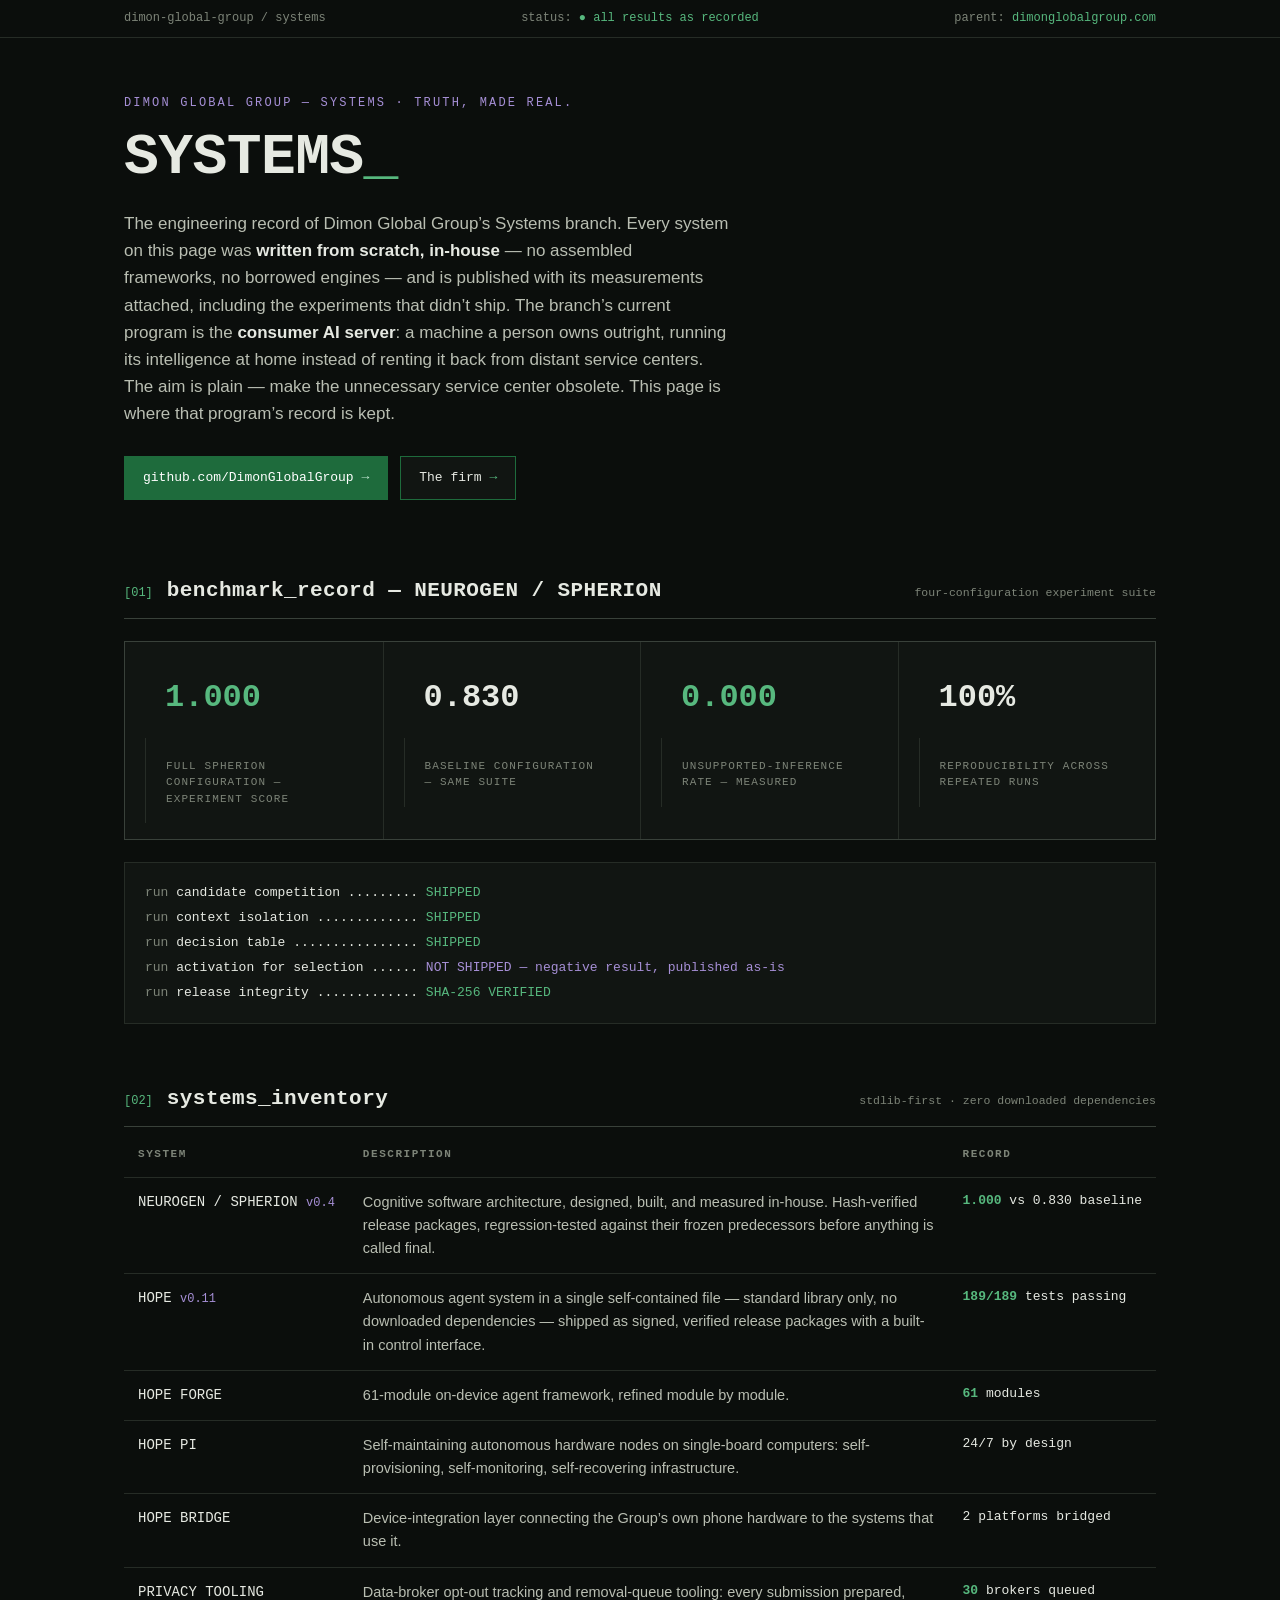
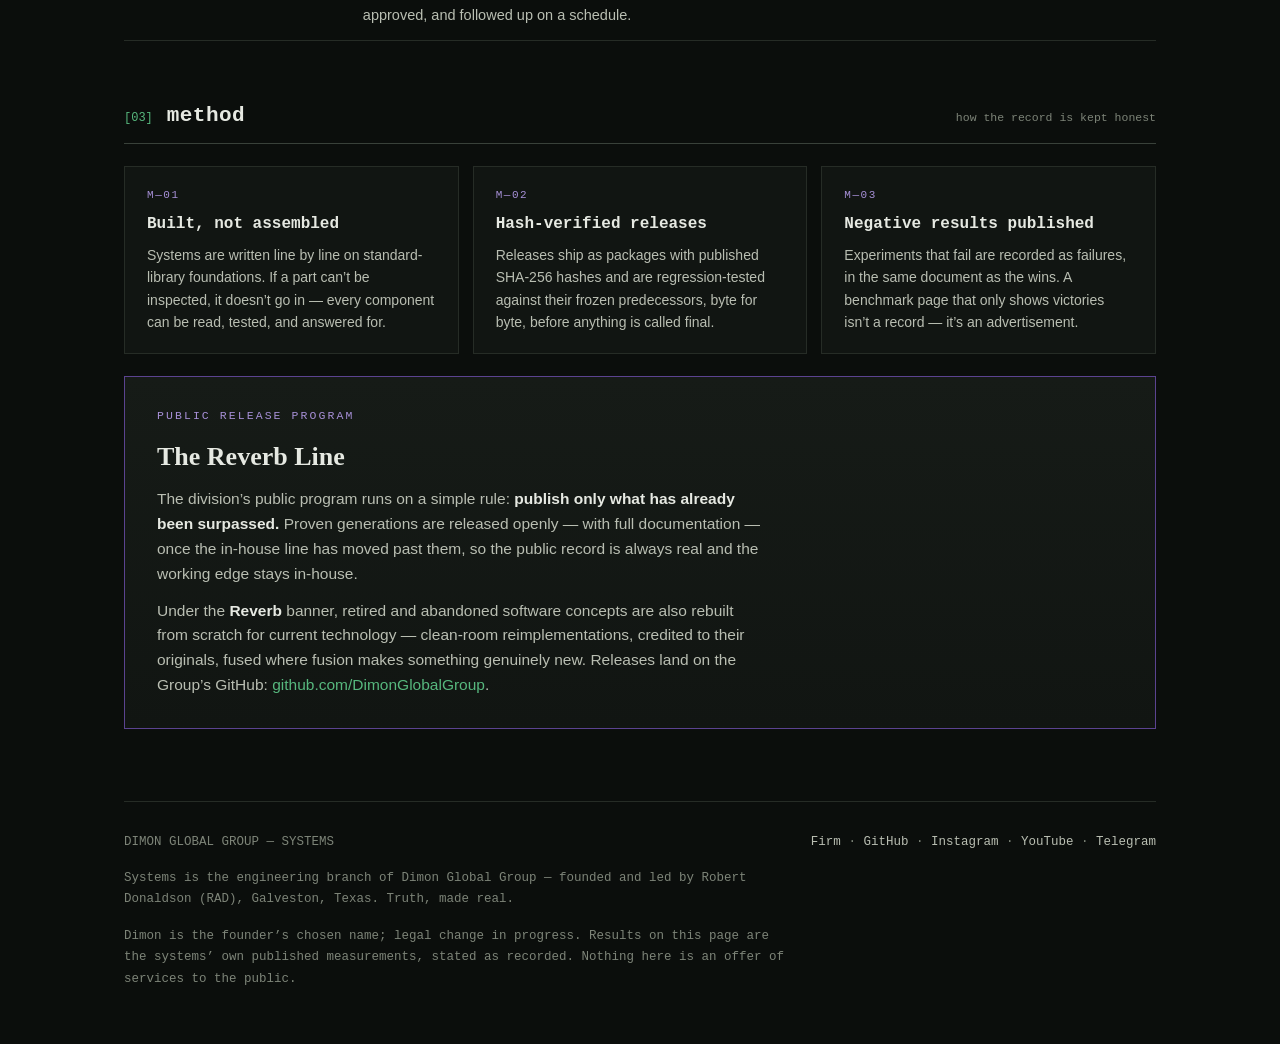
==== commit 6cb13fad: "Re-center satellite pages on Dimon Global Group: branch framing + tagline; Systems mechanism scrub a" ====
--- a/index.html
+++ b/index.html
@@ -4,481 +4,224 @@
 <meta charset="utf-8" />
 <meta name="viewport" content="width=device-width, initial-scale=1" />
 <meta name="description" content="Dimon Global Group — Systems. The engineering record: cognitive architectures, autonomous agents, and self-maintaining hardware nodes, built from scratch and published with their measurements." />
-<link rel="canonical" href="https://dimonglobalgroup.github.io/" />
 <title>Systems — Dimon Global Group</title>
-<meta property="og:type" content="website" />
-<meta property="og:site_name" content="Dimon Global Group" />
-<meta property="og:title" content="Systems — Dimon Global Group | Robert Donaldson, Founder" />
-<meta property="og:description" content="Dimon Global Group — Systems. The engineering record: cognitive architectures, autonomous agents, and self-maintaining hardware nodes, built from scratch and published with their measurements." />
-<meta property="og:url" content="https://dimonglobalgroup.github.io/" />
-<meta property="og:image" content="https://dimonglobalgroup.com/assets/portrait.jpg" />
-<meta name="twitter:card" content="summary_large_image" />
-<meta name="twitter:title" content="Systems — Dimon Global Group | Robert Donaldson, Founder" />
-<meta name="twitter:description" content="Dimon Global Group — Systems. The engineering record: cognitive architectures, autonomous agents, and self-maintaining hardware nodes, built from scratch and published with their measurements." />
-<meta name="twitter:image" content="https://dimonglobalgroup.com/assets/portrait.jpg" />
-
-<meta name="theme-color" content="#101312" />
-<link rel="icon" href="data:image/svg+xml,%3Csvg xmlns='http://www.w3.org/2000/svg' viewBox='0 0 64 64'%3E%3Crect width='64' height='64' fill='%23101312'/%3E%3Ctext x='32' y='43' font-family='Georgia,serif' font-size='32' fill='%23f2f1ec' text-anchor='middle'%3ED%3C/text%3E%3C/svg%3E" />
 <style>
-/* DGG-TOKENS:BEGIN - identical in every page of the estate */
-:root{
-  /* Colour: ink range (flagship hero and footer values) */
-  --ink-950:#0b0e0c; --ink-900:#101312; --ink-800:#181c19;
-  --ink-line:#2b2f2c; --ink-line-strong:#4a524b;
-  --bone-100:#f2f1ec; --bone-300:#cfd2c9; --bone-500:#a7aca2;
-  /* Colour: paper range (flagship body and founder values) */
-  --paper-0:#ffffff; --paper-100:#f5f4f0; --paper-200:#eceae3;
-  --paper-line:#d8d5cb; --paper-line-strong:#b9b5a8;
-  --graphite-900:#16181a; --graphite-700:#3c4043; --graphite-500:#5d6157;
-  /* Colour: the two identity accents, one tone for each surface */
-  --green-300:#8fd0a6; --green-700:#1e6b3c; --green-600:#2a8a50;
-  --purple-300:#b7a4e3; --purple-700:#5b4390;
-  --blueprint:#123a56; --blueprint-text:#dbe6ee;
-
-  /* Surface roles: ink is the default surface */
-  --surface:var(--ink-900); --surface-raised:var(--ink-800);
-  --text:var(--bone-100); --text-soft:var(--bone-300); --text-muted:var(--bone-500);
-  --line:var(--ink-line); --line-strong:var(--ink-line-strong);
-  --accent:var(--green-300); --accent-2:var(--purple-300);
-
-  /* Type */
-  --serif:Georgia, "Times New Roman", Times, serif;
-  --sans:-apple-system, "Segoe UI", "Helvetica Neue", Helvetica, Arial, sans-serif;
-  --mono:ui-monospace, "SF Mono", Menlo, Consolas, "Liberation Mono", monospace;
-  --t-xs:.8125rem; --t-sm:.9375rem; --t-base:1.0625rem; --t-md:1.1875rem; --t-lg:1.5rem;
-  --t-xl:clamp(1.75rem, 1.4rem + 1.4vw, 2.5rem);
-  --t-2xl:clamp(2.5rem, 1.7rem + 3.6vw, 4.5rem);
-  --t-display:clamp(3.5rem, 1.6rem + 7vw, 6.25rem);
-
-  /* Space: 8px grid */
-  --s-1:.25rem; --s-2:.5rem; --s-3:.75rem; --s-4:1rem; --s-5:1.5rem;
-  --s-6:2rem; --s-7:3rem; --s-8:4rem; --s-9:6rem; --s-10:8rem;
-
-  /* Layout */
-  --w-page:74rem; --w-read:45rem; --gutter:clamp(1rem, .4rem + 3vw, 2.5rem);
-  --header-h:4.25rem;
-}
-.on-paper{
-  --surface:var(--paper-100); --surface-raised:var(--paper-0);
-  --text:var(--graphite-900); --text-soft:var(--graphite-700); --text-muted:var(--graphite-500);
-  --line:var(--paper-line); --line-strong:var(--paper-line-strong);
-  --accent:var(--green-700); --accent-2:var(--purple-700);
-}
-.on-ink{
-  --surface:var(--ink-900); --surface-raised:var(--ink-800);
-  --text:var(--bone-100); --text-soft:var(--bone-300); --text-muted:var(--bone-500);
-  --line:var(--ink-line); --line-strong:var(--ink-line-strong);
-  --accent:var(--green-300); --accent-2:var(--purple-300);
-}
-/* DGG-TOKENS:END */
-/* DGG-COMPONENTS:BEGIN - shared base, header, footer, buttons */
-*,*::before,*::after{ box-sizing:border-box; }
-html{ scroll-behavior:smooth; scroll-padding-top:calc(var(--header-h) + var(--s-4)); -webkit-text-size-adjust:100%; }
-body{ margin:0; background:var(--surface); color:var(--text); font-family:var(--sans); font-size:var(--t-base); line-height:1.6; -webkit-font-smoothing:antialiased; }
-img{ display:block; max-width:100%; height:auto; }
-h1,h2,h3,h4{ font-family:var(--serif); font-weight:500; line-height:1.15; margin:0; }
-p{ margin:0; }
-a{ color:var(--accent); text-decoration:underline; text-decoration-thickness:1px; text-underline-offset:.18em; }
-a:hover{ text-decoration-thickness:2px; }
-:focus-visible{ outline:2px solid var(--accent); outline-offset:3px; }
-.on-paper,.on-ink{ background:var(--surface); color:var(--text); }
-.wrap{ max-width:var(--w-page); margin-inline:auto; padding-inline:var(--gutter); }
-.skip-link{ position:absolute; left:-9999px; top:0; z-index:50; background:var(--paper-0); color:var(--graphite-900); padding:var(--s-3) var(--s-4); font-size:var(--t-sm); font-weight:600; }
-.skip-link:focus{ left:0; }
-.visually-hidden{ position:absolute; width:1px; height:1px; overflow:hidden; clip-path:inset(50%); white-space:nowrap; }
-
-.topbar{ position:sticky; top:0; z-index:20; background:var(--ink-900); border-bottom:1px solid var(--ink-line); }
-.topbar-in{ display:flex; align-items:center; justify-content:space-between; gap:var(--s-5); min-height:var(--header-h); }
-.brand{ display:inline-flex; align-items:center; gap:var(--s-3); color:var(--bone-100); text-decoration:none; }
-.mono-mark{ font-family:var(--serif); font-weight:600; font-size:var(--t-xs); letter-spacing:.14em; border:1.5px solid currentColor; padding:.3125rem .5rem .25rem; line-height:1; white-space:nowrap; }
-.brand-name{ font-family:var(--serif); font-weight:600; font-size:var(--t-base); letter-spacing:.06em; white-space:nowrap; }
-.nav{ display:flex; gap:var(--s-5); font-size:var(--t-sm); }
-.nav a{ color:var(--bone-300); text-decoration:none; padding-block:var(--s-2); }
-.nav a:hover{ color:var(--green-300); }
-.nav a[aria-current="page"]{ color:var(--bone-100); box-shadow:inset 0 -1px 0 var(--green-300); }
-
-.btn{ display:inline-block; padding:.75rem 1.375rem; font-size:var(--t-sm); font-weight:600; border:1px solid var(--line-strong); color:var(--text); text-decoration:none; }
-.btn:hover{ border-color:var(--accent); color:var(--accent); }
-.btn-solid{ background:var(--green-700); border-color:var(--green-700); color:#fff; }
-.btn-solid:hover{ background:var(--green-600); border-color:var(--green-600); color:#fff; }
-.btn-row{ display:flex; flex-wrap:wrap; gap:var(--s-3); }
-
-.sec-head{ border-top:1px solid var(--line-strong); padding-top:var(--s-5); margin-bottom:var(--s-6); }
-.sec-head h2{ font-size:var(--t-xl); }
-.sec-head p{ color:var(--text-muted); margin-top:var(--s-2); }
-
-.frame{ position:relative; border:1px solid var(--line-strong); padding:.625rem; background:var(--surface-raised); }
-.frame-inner{ position:relative; overflow:hidden; background:var(--ink-950); }
-.frame-inner img{ position:relative; width:100%; object-fit:cover; }
-.frame-fallback{ position:absolute; inset:0; display:grid; place-items:center; color:var(--bone-500); }
-img.img-missing{ opacity:0; }
-
-.site-foot{ background:var(--ink-950); color:var(--bone-100); border-top:1px solid var(--ink-line); }
-.foot-top{ display:grid; grid-template-columns:minmax(14rem,1fr) 2.4fr; gap:var(--s-7); padding-block:var(--s-8) var(--s-7); }
-.foot-name{ font-family:var(--serif); font-size:var(--t-md); font-weight:600; letter-spacing:.05em; margin-top:var(--s-4); }
-.foot-tag{ font-family:var(--serif); font-style:italic; color:var(--bone-500); }
-.foot-nav{ display:grid; grid-template-columns:1fr 2fr 1.35fr; gap:var(--s-6); font-size:var(--t-sm); }
-.foot-nav h2{ font-family:var(--sans); font-size:var(--t-xs); font-weight:600; color:var(--bone-500); margin-bottom:var(--s-3); }
-.foot-nav ul{ list-style:none; margin:0; padding:0; }
-.foot-nav .two-col{ columns:2; column-gap:var(--s-5); }
-.foot-nav li{ break-inside:avoid; padding-block:.125rem; }
-.foot-nav a{ color:var(--bone-300); text-decoration:none; }
-.foot-nav a:hover{ color:var(--green-300); text-decoration:underline; }
-.foot-nav a[aria-current="page"]{ color:var(--bone-100); font-weight:600; }
-.foot-legal{ border-top:1px solid var(--ink-line); padding-block:var(--s-5) var(--s-6); font-size:var(--t-xs); color:var(--bone-500); line-height:1.7; }
-.foot-legal p{ max-width:92ch; margin-bottom:var(--s-2); }
-
-@media (max-width:56rem){
-  .foot-top{ grid-template-columns:1fr; gap:var(--s-6); }
-  .foot-nav{ grid-template-columns:1fr 1fr; }
-  .foot-nav > div:nth-child(2){ grid-column:1 / -1; grid-row:1; }
-}
-@media (max-width:40rem){
-  html{ scroll-padding-top:calc(var(--header-h) + var(--s-7)); }
-  .topbar-in{ flex-wrap:wrap; gap:0; padding-block:var(--s-2); }
-  .nav{ width:100%; justify-content:space-between; gap:var(--s-3); }
-  .brand-name{ font-size:var(--t-sm); }
-}
-@media (prefers-reduced-motion:reduce){
-  html{ scroll-behavior:auto; }
-  *,*::before,*::after{ animation:none !important; transition:none !important; }
-}
-/* DGG-COMPONENTS:END */
-/* Systems page: README layout */
-.doc-layout{ display:grid; grid-template-columns:13rem minmax(0,1fr); gap:var(--s-8); padding-block:var(--s-7) var(--s-9); }
-.toc{ position:sticky; top:calc(var(--header-h) + var(--s-6)); align-self:start; font-size:var(--t-sm); }
-.toc h2{ font-family:var(--sans); font-size:var(--t-sm); font-weight:600; color:var(--text-muted); margin-bottom:var(--s-3); }
-.toc ol{ list-style:none; counter-reset:t; margin:0; padding:0; }
-.toc li{ counter-increment:t; border-top:1px solid var(--line); }
-.toc a{ display:block; padding-block:var(--s-2); color:var(--text-soft); text-decoration:none; }
-.toc a::before{ content:counter(t) ". "; color:var(--text-muted); font-family:var(--mono); font-size:var(--t-xs); }
-.toc a:hover{ color:var(--accent); }
-
-.doc{ max-width:50rem; min-width:0; }
-.doc h1{ font-size:var(--t-2xl); font-weight:500; }
-.doc .division{ color:var(--text-muted); font-size:var(--t-sm); margin-bottom:var(--s-2); }
-.doc section{ padding-top:var(--s-8); }
-.doc h2{ font-size:var(--t-xl); padding-bottom:var(--s-3); border-bottom:1px solid var(--line-strong); margin-bottom:var(--s-5); }
-.doc h2 .idx{ color:var(--text-muted); font-family:var(--mono); font-size:var(--t-sm); margin-right:var(--s-2); vertical-align:.15em; }
-.doc h3{ font-size:var(--t-md); font-weight:600; }
-.doc p{ color:var(--text-soft); max-width:68ch; }
-.doc p + p{ margin-top:var(--s-4); }
-.doc b{ color:var(--text); font-weight:600; }
-.doc code,.name-id{ font-family:var(--mono); font-size:.92em; color:var(--text); }
-.lede{ font-size:var(--t-md); line-height:1.55; margin-top:var(--s-4); }
-
-.meta{ display:grid; grid-template-columns:auto 1fr; gap:var(--s-1) var(--s-5); margin:var(--s-6) 0 0; padding-block:var(--s-4); border-block:1px solid var(--line); font-size:var(--t-sm); }
-.meta dt{ color:var(--text-muted); }
-.meta dd{ margin:0; color:var(--text); min-width:0; overflow-wrap:anywhere; }
-.meta .ok::before{ content:""; display:inline-block; width:.5rem; height:.5rem; background:var(--accent); margin-right:var(--s-2); vertical-align:.08em; }
-
-.comp{ padding-block:var(--s-5); border-bottom:1px solid var(--line); }
-.comp:first-of-type{ padding-top:0; }
-.comp h3{ font-family:var(--mono); font-size:var(--t-base); }
-.comp h3 .v{ color:var(--accent-2); font-size:var(--t-sm); font-weight:400; margin-left:var(--s-2); }
-.comp p{ margin-top:var(--s-2); }
-
-.fit{ margin:var(--s-5) 0 0; padding:0; list-style:none; }
-.fit li{ display:grid; grid-template-columns:11.5rem minmax(0,1fr); gap:var(--s-4); padding-block:var(--s-3); border-top:1px solid var(--line); color:var(--text-soft); font-size:var(--t-sm); }
-.fit li:last-child{ border-bottom:1px solid var(--line); }
-.fit .name-id{ font-size:var(--t-sm); }
-.after-list{ margin-top:var(--s-5); }
-
-.pr{ padding-block:var(--s-4); border-bottom:1px solid var(--line); }
-.pr:first-of-type{ padding-top:0; }
-.pr p{ margin-top:var(--s-2); }
-.pr .k{ font-family:var(--mono); font-size:var(--t-xs); color:var(--text-muted); margin:0; }
-
-.bench{ display:grid; grid-template-columns:repeat(4,1fr); margin:var(--s-5) 0 0; border:1px solid var(--line-strong); }
-.bench div{ padding:var(--s-4); border-left:1px solid var(--line); }
-.bench div:first-child{ border-left:none; }
-.bench dd{ margin:0; font-family:var(--mono); font-size:var(--t-lg); font-weight:600; line-height:1.1; color:var(--text); }
-.bench dd.g{ color:var(--accent); }
-.bench dt{ margin-top:var(--s-2); font-size:var(--t-xs); line-height:1.45; color:var(--text-muted); }
-.bench div{ display:flex; flex-direction:column-reverse; justify-content:flex-end; }
-
-.table-scroll{ overflow-x:auto; margin-top:var(--s-4); }
-.spec{ width:100%; border-collapse:collapse; font-size:var(--t-sm); }
-.spec caption{ text-align:left; color:var(--text); font-family:var(--serif); font-size:var(--t-md); font-weight:600; padding-bottom:var(--s-2); }
-.spec th,.spec td{ text-align:left; padding:var(--s-3) var(--s-4) var(--s-3) 0; border-bottom:1px solid var(--line); vertical-align:top; }
-.spec thead th{ color:var(--text-muted); font-size:var(--t-xs); font-weight:600; border-bottom-color:var(--line-strong); }
-.spec tbody th{ font-family:var(--mono); font-weight:400; color:var(--text); }
-.spec td{ color:var(--text-soft); }
-.spec td.res{ font-family:var(--mono); font-size:var(--t-xs); color:var(--text); }
-.spec td.res b{ color:var(--accent); }
-.spec td.neg{ color:var(--accent-2); }
-.h-sub{ margin-top:var(--s-6); }
-
-.release-note{ margin-top:var(--s-5); }
-
-@media (max-width:60rem){
-  .doc-layout{ grid-template-columns:1fr; gap:var(--s-6); padding-top:var(--s-6); }
-  .toc{ position:static; }
-  .doc{ order:2; max-width:none; }
-  .toc{ order:1; }
-  .doc section{ padding-top:var(--s-7); }
-}
-@media (max-width:40rem){
-  .bench{ grid-template-columns:1fr 1fr; }
-  .bench div:nth-child(3){ border-left:none; }
-  .bench div:nth-child(n+3){ border-top:1px solid var(--line); }
-  .fit li{ grid-template-columns:1fr; gap:var(--s-1); }
-  .spec th,.spec td{ padding-right:var(--s-3); }
-}
-</style>
-<script type="application/ld+json">
-{
-  "@context": "https://schema.org",
-  "@type": "Person",
-  "name": "Robert Donaldson",
-  "alternateName": "RAD",
-  "jobTitle": "Founder",
-  "worksFor": { "@type": "Organization", "name": "Dimon Global Group", "url": "https://dimonglobalgroup.com/" },
-  "address": { "@type": "PostalAddress", "addressLocality": "Galveston", "addressRegion": "TX", "addressCountry": "US" },
-  "url": "https://dimonglobalgroup.com/"
-}
-</script>
-<style>
-/* ==== ESTATE RESPONSIVE STANDARD v1 — 2026-11-10 ====
-   Phone-first touch layer for the whole public estate (Robert's order,
-   Nov 10 2026: every public page adapts to phone, tablet, and desktop).
-   Additive only: every rule sits inside the small-screen query below,
-   so desktop rendering is unchanged. No images touched; CSS sizing only.
-   Standard + regression gate: RESPONSIVE-STANDARD.md in this project.
-   Verify at 390 / 768 / 1280 before any deploy. */
-@media (max-width: 820px) {
-  .brand { min-height: 44px; display: inline-flex; align-items: center; }
-  .topbar .nav { flex-wrap: wrap; }
-  .topbar .nav a { min-height: 44px; display: inline-flex; align-items: center; padding-left: .55rem; padding-right: .55rem; }
-  .foot-nav a { min-height: 44px; display: flex; align-items: center; }
-  .constellation a { min-height: 44px; }
-  .toc a { min-height: 44px; display: flex; align-items: center; }
-  .tabs a, .jump a, .rail a { min-height: 44px; display: inline-flex; align-items: center; padding-left: .55rem; padding-right: .55rem; }
-  .btn { min-height: 44px; display: inline-flex; align-items: center; justify-content: center; }
-  img, video, canvas { max-width: 100%; height: auto; }
-  dd a { min-height: 44px; display: inline-flex; align-items: center; }
-}
+  :root{
+    --bg:#0b0e0c; --panel:#111512; --panel-2:#161b17;
+    --ink:#e6e9e2; --soft:#b9beb2; --muted:#7d8478;
+    --line:#262c26; --line-2:#39413a;
+    --green:#57b87e; --green-dim:#1e6b3c;
+    --purple:#a68fd6; --purple-dim:#5b4390;
+    --mono:ui-monospace, "SF Mono", Menlo, Consolas, "Liberation Mono", monospace;
+    --sans:-apple-system, "Segoe UI", "Helvetica Neue", Helvetica, Arial, sans-serif;
+    --serif:Georgia, "Times New Roman", serif;
+  }
+  *{ box-sizing:border-box; }
+  body{ margin:0; background:var(--bg); color:var(--ink); font-family:var(--sans); font-size:15.5px; line-height:1.6; }
+  a{ color:var(--green); text-decoration:none; }
+  a:hover{ text-decoration:underline; }
+  .wrap{ max-width:1080px; margin:0 auto; padding:0 24px; }
+
+  .term-bar{ border-bottom:1px solid var(--line); font-family:var(--mono); font-size:12px; color:var(--muted); }
+  .term-bar .wrap{ display:flex; justify-content:space-between; gap:16px; padding-top:9px; padding-bottom:9px; flex-wrap:wrap; }
+  .term-bar .ok{ color:var(--green); }
+
+  header.mast{ padding:56px 0 8px; }
+  .sys-tag{ font-family:var(--mono); font-size:12px; letter-spacing:.18em; text-transform:uppercase; color:var(--purple); margin:0 0 14px; }
+  h1{ font-family:var(--mono); font-weight:600; font-size:clamp(34px,5.4vw,58px); line-height:1.08; margin:0; letter-spacing:-.01em; }
+  h1 .grp{ color:var(--green); }
+  .mast p.lede{ color:var(--soft); font-size:17px; max-width:64ch; margin:20px 0 0; }
+  .mast p.lede b{ color:var(--ink); }
+  .gh-cta{ display:flex; flex-wrap:wrap; gap:12px; margin:28px 0 8px; }
+  .gh-btn{ font-family:var(--mono); font-size:13px; border:1px solid var(--green-dim); color:var(--ink); padding:11px 18px; background:var(--panel); }
+  .gh-btn:hover{ border-color:var(--green); text-decoration:none; }
+  .gh-btn.primary{ background:var(--green-dim); border-color:var(--green-dim); color:#fff; }
+  .gh-btn.primary:hover{ background:#2a8a50; }
+  .gh-btn .arr{ color:var(--green); }
+  .gh-btn.primary .arr{ color:#bfe6cf; }
+
+  section{ margin-top:58px; }
+  .sec-head{ display:flex; align-items:baseline; gap:14px; border-bottom:1px solid var(--line-2); padding-bottom:10px; margin-bottom:6px; }
+  .sec-head .idx{ font-family:var(--mono); font-size:12px; color:var(--green); }
+  .sec-head h2{ font-family:var(--mono); font-weight:600; font-size:21px; margin:0; letter-spacing:.02em; }
+  .sec-head .note{ margin-left:auto; font-family:var(--mono); font-size:11.5px; color:var(--muted); }
+  @media (max-width:640px){ .sec-head .note{ display:none; } }
+
+  table.spec{ width:100%; border-collapse:collapse; font-size:14.5px; }
+  table.spec th, table.spec td{ text-align:left; padding:13px 14px; border-bottom:1px solid var(--line); vertical-align:top; }
+  table.spec th{ font-family:var(--mono); font-size:11px; letter-spacing:.14em; text-transform:uppercase; color:var(--muted); font-weight:600; }
+  table.spec td.name{ font-family:var(--mono); font-size:14px; color:var(--ink); white-space:nowrap; }
+  table.spec td.name .v{ color:var(--purple); font-size:12px; }
+  table.spec td{ color:var(--soft); }
+  table.spec td.res{ font-family:var(--mono); font-size:13px; color:var(--ink); white-space:nowrap; }
+  table.spec td.res b{ color:var(--green); font-weight:600; }
+  table.spec tr:hover td{ background:var(--panel); }
+  @media (max-width:760px){
+    table.spec td.name{ white-space:normal; }
+    table.spec th:nth-child(2), table.spec td:nth-child(2){ display:none; }
+  }
+
+  .bench{ display:grid; grid-template-columns:repeat(4,1fr); border:1px solid var(--line-2); margin-top:22px; }
+  .bench div{ padding:20px 20px 16px; border-left:1px solid var(--line); background:var(--panel); }
+  .bench div:first-child{ border-left:none; }
+  .bench .n{ font-family:var(--mono); font-size:32px; font-weight:600; line-height:1; }
+  .bench .n.g{ color:var(--green); }
+  .bench .l{ font-family:var(--mono); font-size:11px; letter-spacing:.1em; text-transform:uppercase; color:var(--muted); margin-top:8px; line-height:1.5; }
+  @media (max-width:760px){ .bench{ grid-template-columns:1fr 1fr; } .bench div:nth-child(3){ border-left:none; } .bench div{ border-top:1px solid var(--line); } .bench div:nth-child(-n+2){ border-top:none; } }
+
+  .method{ display:grid; grid-template-columns:repeat(3,1fr); gap:14px; margin-top:22px; }
+  .method .card{ border:1px solid var(--line); background:var(--panel); padding:20px 22px; }
+  .method .card .k{ font-family:var(--mono); font-size:11px; color:var(--purple); letter-spacing:.14em; }
+  .method .card h3{ font-family:var(--mono); font-size:16px; font-weight:600; margin:8px 0 6px; }
+  .method .card p{ margin:0; color:var(--soft); font-size:14px; }
+  @media (max-width:760px){ .method{ grid-template-columns:1fr; } }
+
+  .log{ font-family:var(--mono); font-size:13px; background:var(--panel); border:1px solid var(--line); padding:18px 20px; margin-top:22px; overflow-x:auto; }
+  .log div{ white-space:nowrap; padding:2px 0; }
+  .log .t{ color:var(--muted); }
+  .log .pass{ color:var(--green); }
+  .log .ship{ color:var(--purple); }
+
+  .reverb{ border:1px solid var(--purple-dim); background:linear-gradient(180deg, var(--panel-2), var(--panel)); padding:30px 32px; margin-top:22px; }
+  .reverb .k{ font-family:var(--mono); font-size:11.5px; letter-spacing:.18em; text-transform:uppercase; color:var(--purple); margin:0 0 10px; }
+  .reverb h3{ font-family:var(--serif); font-size:26px; font-weight:600; margin:0 0 10px; }
+  .reverb p{ color:var(--soft); margin:0 0 12px; max-width:70ch; }
+  .reverb p:last-child{ margin-bottom:0; }
+
+  footer{ margin-top:72px; border-top:1px solid var(--line); padding:30px 0 42px; font-family:var(--mono); font-size:12.5px; color:var(--muted); }
+  footer .row{ display:flex; justify-content:space-between; gap:20px; flex-wrap:wrap; }
+  footer a{ color:var(--soft); }
+  footer .legal{ margin-top:16px; line-height:1.7; max-width:88ch; }
 </style>
 </head>
 <body>
-<a class="skip-link" href="#main">Skip to content</a>
-<header class="topbar">
-  <div class="wrap topbar-in">
-    <a class="brand" href="https://dimonglobalgroup.com/" aria-label="Dimon Global Group, home">
-      <span class="mono-mark">RAD</span>
-      <span class="brand-name">DIMON GLOBAL GROUP</span>
-    </a>
-    <nav class="nav" aria-label="Primary">
-      <a href="https://dimonglobalgroup.com/#portfolio">Portfolio</a>
-      <a href="https://dimonglobalgroup.github.io/" aria-current="page">Systems</a>
-      <a href="https://dimonglobalgroup.github.io/dgg-founder/">Founder</a>
-      <a href="https://dimonglobalgroup.com/#contact">Contact</a>
-    </nav>
+
+<div class="term-bar">
+  <div class="wrap">
+    <span>dimon-global-group / systems</span>
+    <span>status: <span class="ok">● all results as recorded</span></span>
+    <span>parent: <a href="https://dimonglobalgroup.com">dimonglobalgroup.com</a></span>
   </div>
-</header>
-<main id="main" class="wrap">
-  <div class="doc-layout">
-    <nav class="toc" aria-labelledby="toc-h">
-      <h2 id="toc-h">Contents</h2>
-      <ol>
-        <li><a href="#overview">Overview</a></li>
-        <li><a href="#components">Components</a></li>
-        <li><a href="#fit">How the systems fit</a></li>
-        <li><a href="#principles">Principles</a></li>
-        <li><a href="#status">Status</a></li>
-        <li><a href="#release">Public release program</a></li>
-      </ol>
-    </nav>
-    <div class="doc">
-      <header>
-        <p class="division">Dimon Global Group, Division 01</p>
-        <h1>Systems</h1>
-      </header>
-
-      <section style="padding-top:var(--s-6)" aria-labelledby="overview">
-        <h2 id="overview"><span class="idx">1.</span>Overview</h2>
-        <p class="lede">The engineering record of Dimon Global Group&rsquo;s technology division. Every system on this page was <b>written from scratch, in-house</b>. No assembled frameworks, no borrowed engines. Each one is published with its measurements attached, including the experiments that didn&rsquo;t ship.</p>
-        <dl class="meta">
-          <dt>Path</dt><dd><code>dimon-global-group / systems</code></dd>
-          <dt>Status</dt><dd class="ok">All results as recorded</dd>
-          <dt>Foundations</dt><dd>Stdlib-first, zero downloaded dependencies</dd>
-          <dt>Source</dt><dd><a href="https://github.com/DimonGlobalGroup" target="_blank" rel="noopener">github.com/DimonGlobalGroup</a></dd>
-          <dt>Parent</dt><dd><a href="https://dimonglobalgroup.com/">dimonglobalgroup.com</a></dd>
-        </dl>
-      </section>
-
-      <section aria-labelledby="components">
-        <h2 id="components"><span class="idx">2.</span>Components</h2>
-        <div class="comp">
-          <h3>NEUROGEN / SPHERION <span class="v">v0.4</span></h3>
-          <p>Cognitive software architecture with six engines: concept, relationship, activation, competition, adaptive memory, and reasoning/execution. It carries Go principles as computation, a language layer, and pipeline integration. Release packages are hash-verified and tested against frozen predecessors.</p>
-        </div>
-        <div class="comp">
-          <h3>HOPE <span class="v">v0.11</span></h3>
-          <p>Autonomous agent system in a single self-contained file: connectome knowledge graph, zero-trust policy gate, HMAC-signed manifests, sandboxed worker, built-in control interface.</p>
-        </div>
-        <div class="comp">
-          <h3>HOPE FORGE</h3>
-          <p>61-module on-device agent framework. A multi-agent organism with a master control loop, refined module by module.</p>
-        </div>
-        <div class="comp">
-          <h3>HOPE PI</h3>
-          <p>Self-maintaining autonomous hardware nodes on single-board computers: self-provisioning, self-monitoring, self-recovering infrastructure.</p>
-        </div>
-        <div class="comp">
-          <h3>HOPE BRIDGE</h3>
-          <p>Device-integration layer serving real phone capabilities (location, sensors, telephony) to the systems that need them, over a token-authenticated local interface.</p>
-        </div>
-        <div class="comp">
-          <h3>PRIVACY TOOLING</h3>
-          <p>Data-broker opt-out tracking and removal-queue tooling: every submission prepared, approved, and followed up on a schedule.</p>
-        </div>
-      </section>
-
-      <section aria-labelledby="fit">
-        <h2 id="fit"><span class="idx">3.</span>How the systems fit</h2>
-        <p>The inventory is one cognitive architecture, four systems under the Hope name, and one tool.</p>
-        <ul class="fit">
-          <li><span class="name-id">NEUROGEN / SPHERION</span><span>The lead system. SPHERION is the current release of the NEUROGEN line.</span></li>
-          <li><span class="name-id">HOPE</span><span>The agent system, built as one self-contained file.</span></li>
-          <li><span class="name-id">HOPE FORGE</span><span>The agent framework, running on-device.</span></li>
-          <li><span class="name-id">HOPE PI</span><span>Extends the Hope line from software into physical infrastructure.</span></li>
-          <li><span class="name-id">HOPE BRIDGE</span><span>Holds real device capabilities on one side and serves them to the systems that need them on the other.</span></li>
-          <li><span class="name-id">PRIVACY TOOLING</span><span>Working tooling for data-broker removal, built for the founder&rsquo;s own records first.</span></li>
-        </ul>
-        <p class="after-list">This page documents each system&rsquo;s role. It does not document the interfaces between them.</p>
-      </section>
-
-      <section aria-labelledby="principles">
-        <h2 id="principles"><span class="idx">4.</span>Principles</h2>
-        <div class="pr">
-          <p class="k">M—01</p>
-          <h3>Built, not assembled</h3>
-          <p>Systems are written line by line on standard-library foundations. If a part can&rsquo;t be inspected, it doesn&rsquo;t go in. Every component can be read, tested, and answered for.</p>
-        </div>
-        <div class="pr">
-          <p class="k">M—02</p>
-          <h3>Hash-verified releases</h3>
-          <p>Releases ship as packages with published SHA-256 hashes and are regression-tested against their frozen predecessors, byte for byte, before anything is called final.</p>
-        </div>
-        <div class="pr">
-          <p class="k">M—03</p>
-          <h3>Negative results published</h3>
-          <p>Experiments that fail are recorded as failures, in the same document as the wins.</p>
-        </div>
-      </section>
-
-      <section aria-labelledby="status">
-        <h2 id="status"><span class="idx">5.</span>Status</h2>
-        <p>Results on this page are the systems&rsquo; own published measurements, stated as recorded.</p>
-        <h3 class="h-sub">Benchmark record: NEUROGEN / SPHERION</h3>
-        <p>Four-configuration experiment suite.</p>
-        <dl class="bench">
-          <div><dt>Full SPHERION configuration, experiment score</dt><dd class="g">1.000</dd></div>
-          <div><dt>Baseline configuration, same suite</dt><dd>0.830</dd></div>
-          <div><dt>Unsupported-inference rate, measured</dt><dd class="g">0.000</dd></div>
-          <div><dt>Reproducibility across repeated runs</dt><dd>100%</dd></div>
-        </dl>
-
-        <div class="table-scroll" role="region" aria-label="Experiment log excerpt" tabindex="0">
-          <table class="spec">
-            <caption class="h-sub">Experiment log excerpt</caption>
-            <thead><tr><th scope="col">Run</th><th scope="col">Result</th></tr></thead>
-            <tbody>
-              <tr><th scope="row">competition_engine</th><td class="res"><b>SHIPPED</b></td></tr>
-              <tr><th scope="row">context_isolation</th><td class="res"><b>SHIPPED</b></td></tr>
-              <tr><th scope="row">decision_table</th><td class="res"><b>SHIPPED</b></td></tr>
-              <tr><th scope="row">activation_for_selection</th><td class="res neg">NOT SHIPPED: negative result, published as-is</td></tr>
-              <tr><th scope="row">release_integrity</th><td class="res"><b>SHA-256 VERIFIED</b></td></tr>
-            </tbody>
-          </table>
-        </div>
-
-        <div class="table-scroll" role="region" aria-label="Systems inventory" tabindex="0">
-          <table class="spec">
-            <caption class="h-sub">Systems inventory</caption>
-            <thead><tr><th scope="col">System</th><th scope="col">Version</th><th scope="col">Record</th></tr></thead>
-            <tbody>
-              <tr><th scope="row">NEUROGEN / SPHERION</th><td>v0.4</td><td class="res"><b>1.000</b> vs 0.830 baseline</td></tr>
-              <tr><th scope="row">HOPE</th><td>v0.11</td><td class="res"><b>189/189</b> tests passing</td></tr>
-              <tr><th scope="row">HOPE FORGE</th><td></td><td class="res"><b>61</b> modules</td></tr>
-              <tr><th scope="row">HOPE PI</th><td></td><td class="res">24/7 by design</td></tr>
-              <tr><th scope="row">HOPE BRIDGE</th><td></td><td class="res">2 platforms bridged</td></tr>
-              <tr><th scope="row">PRIVACY TOOLING</th><td></td><td class="res"><b>30</b> brokers queued</td></tr>
-            </tbody>
-          </table>
-        </div>
-      </section>
-
-      <section aria-labelledby="release">
-        <h2 id="release"><span class="idx">6.</span>Public release program</h2>
-        <h3>The Reverb Line</h3>
-        <div class="release-note">
-          <p>The division&rsquo;s public program runs on a simple rule: <b>publish only what has already been surpassed.</b> Proven generations are released openly, with full documentation, once the in-house line has moved past them. The public record stays real, and the working edge stays in-house.</p>
-          <p>Under the <b>Reverb</b> banner, retired and abandoned software concepts are also rebuilt from scratch for current technology. These are clean-room reimplementations, credited to their originals, fused where fusion makes something genuinely new. Releases land on the Group&rsquo;s GitHub: <a href="https://github.com/DimonGlobalGroup" target="_blank" rel="noopener">github.com/DimonGlobalGroup</a>.</p>
-        </div>
-      </section>
-    </div>
-  </div>
-</main>
-<footer class="site-foot">
-  <div class="wrap">
-    <div class="foot-top">
-      <div>
-        <a class="brand" href="https://dimonglobalgroup.com/" aria-label="Dimon Global Group, home"><span class="mono-mark">RAD</span></a>
-        <p class="foot-name">DIMON GLOBAL GROUP</p>
-        <p class="foot-tag">Truth, made real.</p>
+</div>
+
+<div class="wrap">
+  <header class="mast">
+    <p class="sys-tag">Dimon Global Group — Systems · Truth, made real.</p>
+    <h1>SYSTEMS<span class="grp">_</span></h1>
+    <p class="lede">The engineering record of Dimon Global Group&rsquo;s Systems branch. Every system on this page was <b>written from scratch, in-house</b> — no assembled frameworks, no borrowed engines — and is published with its measurements attached, including the experiments that didn&rsquo;t ship. The branch&rsquo;s current program is the <b>consumer AI server</b>: a machine a person owns outright, running its intelligence at home instead of renting it back from distant service centers. The aim is plain — make the unnecessary service center obsolete. This page is where that program&rsquo;s record is kept.</p>
+    <div class="gh-cta">
+      <a class="gh-btn primary" href="https://github.com/DimonGlobalGroup" target="_blank" rel="noopener">github.com/DimonGlobalGroup <span class="arr">&rarr;</span></a>
+      <a class="gh-btn" href="https://dimonglobalgroup.com">The firm <span class="arr">&rarr;</span></a>
+    </div>
+  </header>
+
+  <section aria-label="Benchmark record">
+    <div class="sec-head">
+      <span class="idx">[01]</span>
+      <h2>benchmark_record — NEUROGEN / SPHERION</h2>
+      <span class="note">four-configuration experiment suite</span>
+    </div>
+    <div class="bench">
+      <div><div class="n g">1.000</div><div class="l">Full SPHERION configuration — experiment score</div></div>
+      <div><div class="n">0.830</div><div class="l">Baseline configuration — same suite</div></div>
+      <div><div class="n g">0.000</div><div class="l">Unsupported-inference rate — measured</div></div>
+      <div><div class="n">100%</div><div class="l">Reproducibility across repeated runs</div></div>
+    </div>
+    <div class="log" aria-label="Experiment log excerpt">
+      <div><span class="t">run</span> candidate competition ......... <span class="pass">SHIPPED</span></div>
+      <div><span class="t">run</span> context isolation ............. <span class="pass">SHIPPED</span></div>
+      <div><span class="t">run</span> decision table ................ <span class="pass">SHIPPED</span></div>
+      <div><span class="t">run</span> activation for selection ...... <span class="ship">NOT SHIPPED — negative result, published as-is</span></div>
+      <div><span class="t">run</span> release integrity ............. <span class="pass">SHA-256 VERIFIED</span></div>
+    </div>
+  </section>
+
+  <section aria-label="Systems inventory">
+    <div class="sec-head">
+      <span class="idx">[02]</span>
+      <h2>systems_inventory</h2>
+      <span class="note">stdlib-first · zero downloaded dependencies</span>
+    </div>
+    <table class="spec">
+      <thead>
+        <tr><th>System</th><th>Description</th><th>Record</th></tr>
+      </thead>
+      <tbody>
+        <tr>
+          <td class="name">NEUROGEN / SPHERION <span class="v">v0.4</span></td>
+          <td>Cognitive software architecture, designed, built, and measured in-house. Hash-verified release packages, regression-tested against their frozen predecessors before anything is called final.</td>
+          <td class="res"><b>1.000</b> vs 0.830 baseline</td>
+        </tr>
+        <tr>
+          <td class="name">HOPE <span class="v">v0.11</span></td>
+          <td>Autonomous agent system in a single self-contained file — standard library only, no downloaded dependencies — shipped as signed, verified release packages with a built-in control interface.</td>
+          <td class="res"><b>189/189</b> tests passing</td>
+        </tr>
+        <tr>
+          <td class="name">HOPE FORGE</td>
+          <td>61-module on-device agent framework, refined module by module.</td>
+          <td class="res"><b>61</b> modules</td>
+        </tr>
+        <tr>
+          <td class="name">HOPE PI</td>
+          <td>Self-maintaining autonomous hardware nodes on single-board computers: self-provisioning, self-monitoring, self-recovering infrastructure.</td>
+          <td class="res">24/7 by design</td>
+        </tr>
+        <tr>
+          <td class="name">HOPE BRIDGE</td>
+          <td>Device-integration layer connecting the Group&rsquo;s own phone hardware to the systems that use it.</td>
+          <td class="res">2 platforms bridged</td>
+        </tr>
+        <tr>
+          <td class="name">PRIVACY TOOLING</td>
+          <td>Data-broker opt-out tracking and removal-queue tooling: every submission prepared, approved, and followed up on a schedule.</td>
+          <td class="res"><b>30</b> brokers queued</td>
+        </tr>
+      </tbody>
+    </table>
+  </section>
+
+  <section aria-label="Method">
+    <div class="sec-head">
+      <span class="idx">[03]</span>
+      <h2>method</h2>
+      <span class="note">how the record is kept honest</span>
+    </div>
+    <div class="method">
+      <div class="card">
+        <div class="k">M—01</div>
+        <h3>Built, not assembled</h3>
+        <p>Systems are written line by line on standard-library foundations. If a part can&rsquo;t be inspected, it doesn&rsquo;t go in — every component can be read, tested, and answered for.</p>
       </div>
-      <nav class="foot-nav" aria-label="Footer">
-        <div>
-          <h2>The Group</h2>
-          <ul>
-          <li><a href="https://dimonglobalgroup.com/">Dimon Global Group</a></li>
-          <li><a href="https://dimonglobalgroup.com/#sectors">Sectors</a></li>
-          <li><a href="https://dimonglobalgroup.com/#portfolio">Portfolio</a></li>
-          <li><a href="https://dimonglobalgroup.com/#about">About the Principal</a></li>
-          <li><a href="https://dimonglobalgroup.com/#contact">Contact</a></li>
-          </ul>
-        </div>
-        <div>
-          <h2>Constellation</h2>
-          <ul class="two-col">
-          <li><a href="https://dimonglobalgroup.github.io/" aria-current="page">Systems</a></li>
-          <li><a href="https://dimonglobalgroup.github.io/dgg-founder/">Founder</a></li>
-          <li><a href="https://dimonglobalgroup.github.io/dgg-arcade/">Arcade</a></li>
-          <li><a href="https://dimonglobalgroup.github.io/dgg-media/">Media</a></li>
-          <li><a href="https://dimonglobalgroup.github.io/dgg-cinema/">Cinema</a></li>
-          <li><a href="https://dimonglobalgroup.github.io/dgg-newsletter/">Newsletter</a></li>
-          <li><a href="https://dimonglobalgroup.github.io/dgg-storybook/">Storybook</a></li>
-          <li><a href="https://dimonglobalgroup.github.io/dgg-predictions/">Predictions</a></li>
-          <li><a href="https://dimonglobalgroup.github.io/dgg-gallery/">Gallery</a></li>
-          <li><a href="https://dimonglobalgroup.github.io/dgg-music/">Music</a></li>
-          </ul>
-        </div>
-        <div>
-          <h2>Public channels</h2>
-          <ul>
-          <li><a href="https://www.instagram.com/thearchitectrad" target="_blank" rel="noopener">Instagram</a></li>
-          <li><a href="https://www.threads.net/@thearchitectrad" target="_blank" rel="noopener">Threads</a></li>
-          <li><a href="https://www.youtube.com/@RobertDonaldson-rad" target="_blank" rel="noopener">YouTube</a></li>
-          <li><a href="https://t.me/RAD_Dimon" target="_blank" rel="noopener">Telegram</a></li>
-          <li><a href="https://github.com/DimonGlobalGroup" target="_blank" rel="noopener">GitHub</a></li>
-          </ul>
-        </div>
-      </nav>
-    </div>
-    <div class="foot-legal">
-      <p>Dimon Global Group — founded and led by <a href="https://dimonglobalgroup.github.io/dgg-founder/">Robert Donaldson</a> (RAD), Galveston, Texas.</p>
-      <p>Dimon is the founder&rsquo;s chosen name. Dimon Global Group has no affiliation with any other firm or person of that name. Results on this page are the systems&rsquo; own published measurements, stated as recorded. Nothing here is an offer of services to the public. The Group publishes no personal email address, street address, or telephone number.</p>
-      <p>&copy; <span id="yr">2026</span> Dimon Global Group.</p>
-    </div>
-  </div>
-</footer>
-<script>
-  (function () {
-    var y = document.getElementById('yr');
-    if (y) { y.textContent = new Date().getFullYear(); }
-  })();
-</script>
+      <div class="card">
+        <div class="k">M—02</div>
+        <h3>Hash-verified releases</h3>
+        <p>Releases ship as packages with published SHA-256 hashes and are regression-tested against their frozen predecessors, byte for byte, before anything is called final.</p>
+      </div>
+      <div class="card">
+        <div class="k">M—03</div>
+        <h3>Negative results published</h3>
+        <p>Experiments that fail are recorded as failures, in the same document as the wins. A benchmark page that only shows victories isn&rsquo;t a record — it&rsquo;s an advertisement.</p>
+      </div>
+    </div>
+
+    <div class="reverb">
+      <p class="k">Public release program</p>
+      <h3>The Reverb Line</h3>
+      <p>The division&rsquo;s public program runs on a simple rule: <b style="color:var(--ink)">publish only what has already been surpassed.</b> Proven generations are released openly — with full documentation — once the in-house line has moved past them, so the public record is always real and the working edge stays in-house.</p>
+      <p>Under the <b style="color:var(--ink)">Reverb</b> banner, retired and abandoned software concepts are also rebuilt from scratch for current technology — clean-room reimplementations, credited to their originals, fused where fusion makes something genuinely new. Releases land on the Group&rsquo;s GitHub: <a href="https://github.com/DimonGlobalGroup" target="_blank" rel="noopener">github.com/DimonGlobalGroup</a>.</p>
+    </div>
+  </section>
+
+  <footer>
+    <div class="row">
+      <span>DIMON GLOBAL GROUP — SYSTEMS</span>
+      <span><a href="https://dimonglobalgroup.com">Firm</a> · <a href="https://github.com/DimonGlobalGroup" target="_blank" rel="noopener">GitHub</a> · <a href="https://www.instagram.com/thearchitectrad" target="_blank" rel="noopener">Instagram</a> · <a href="https://www.youtube.com/@RobertDonaldson-rad" target="_blank" rel="noopener">YouTube</a> · <a href="https://t.me/RAD_Dimon" target="_blank" rel="noopener">Telegram</a></span>
+    </div>
+    <p class="legal">Systems is the engineering branch of Dimon Global Group — founded and led by Robert Donaldson (RAD), Galveston, Texas. Truth, made real.</p>
+    <p class="legal">Dimon is the founder&rsquo;s chosen name; legal change in progress. Results on this page are the systems&rsquo; own published measurements, stated as recorded. Nothing here is an offer of services to the public.</p>
+  </footer>
+</div>
+
 </body>
 </html>
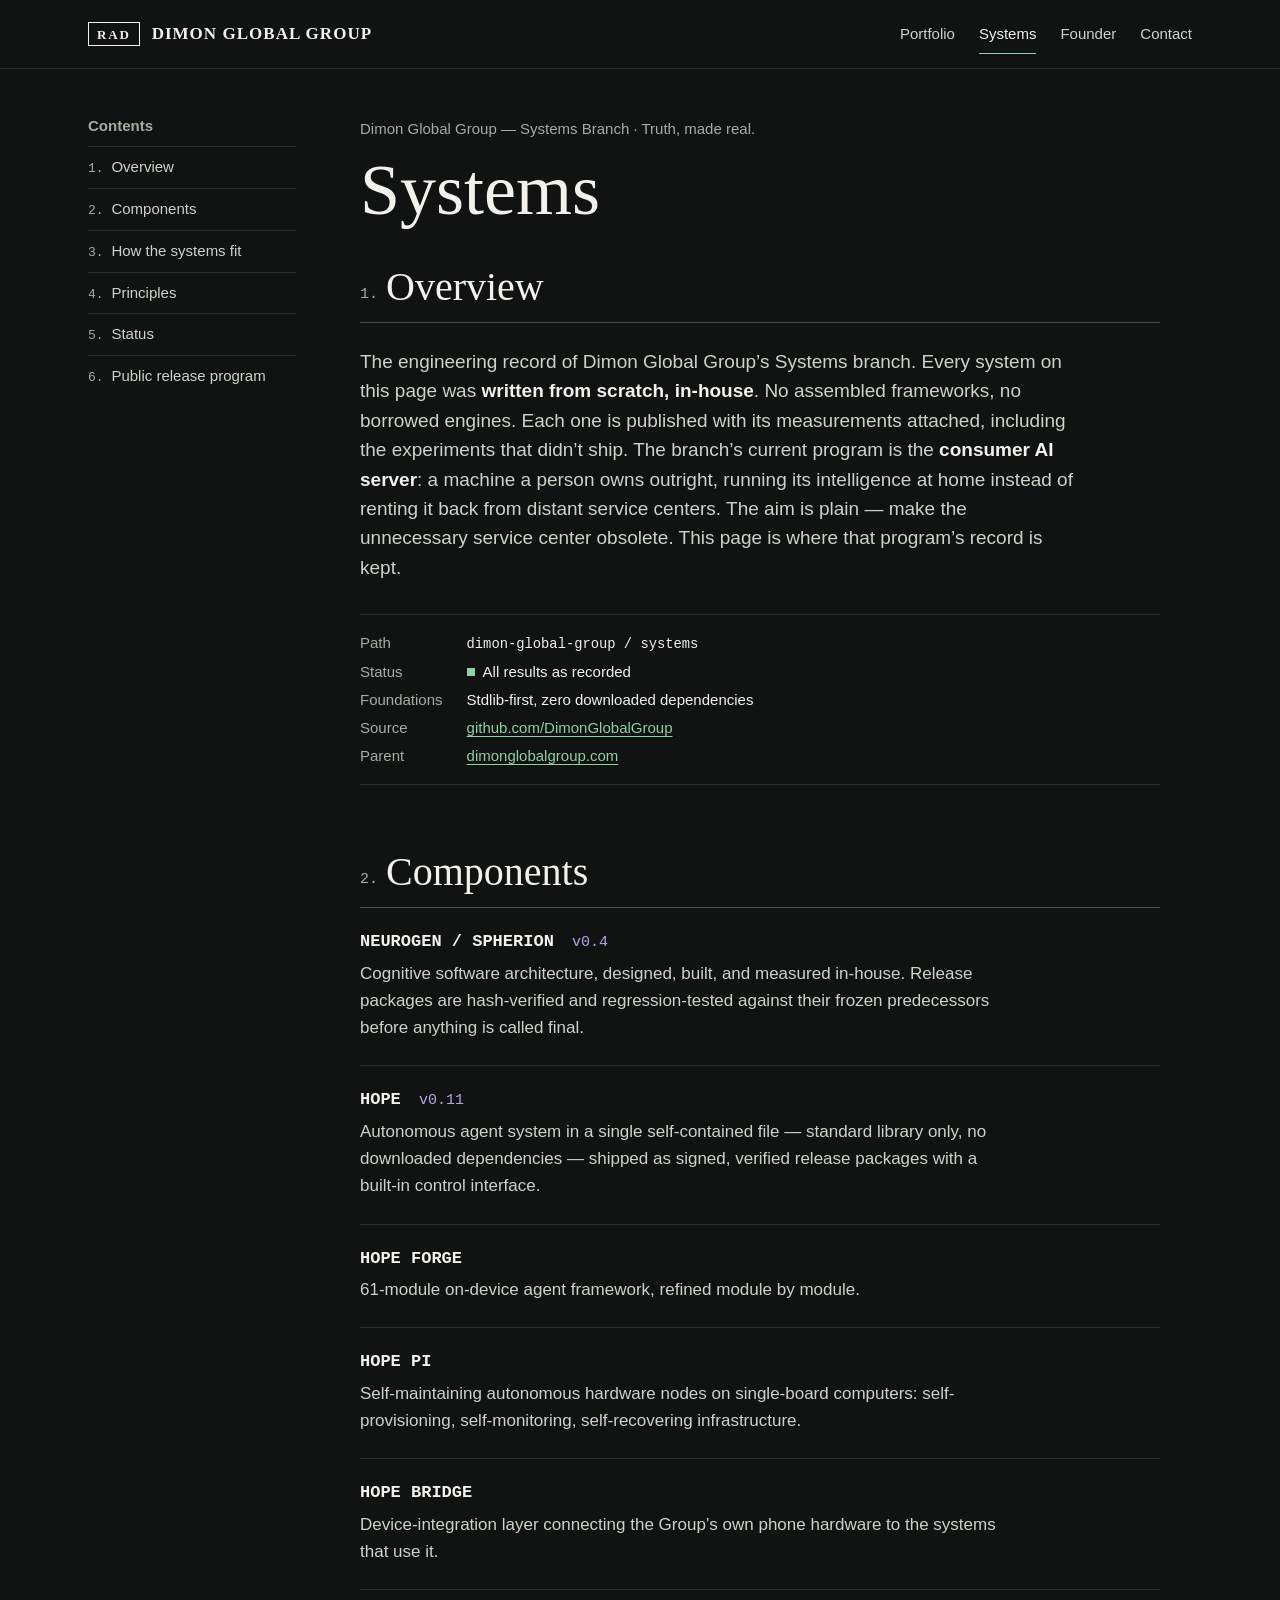
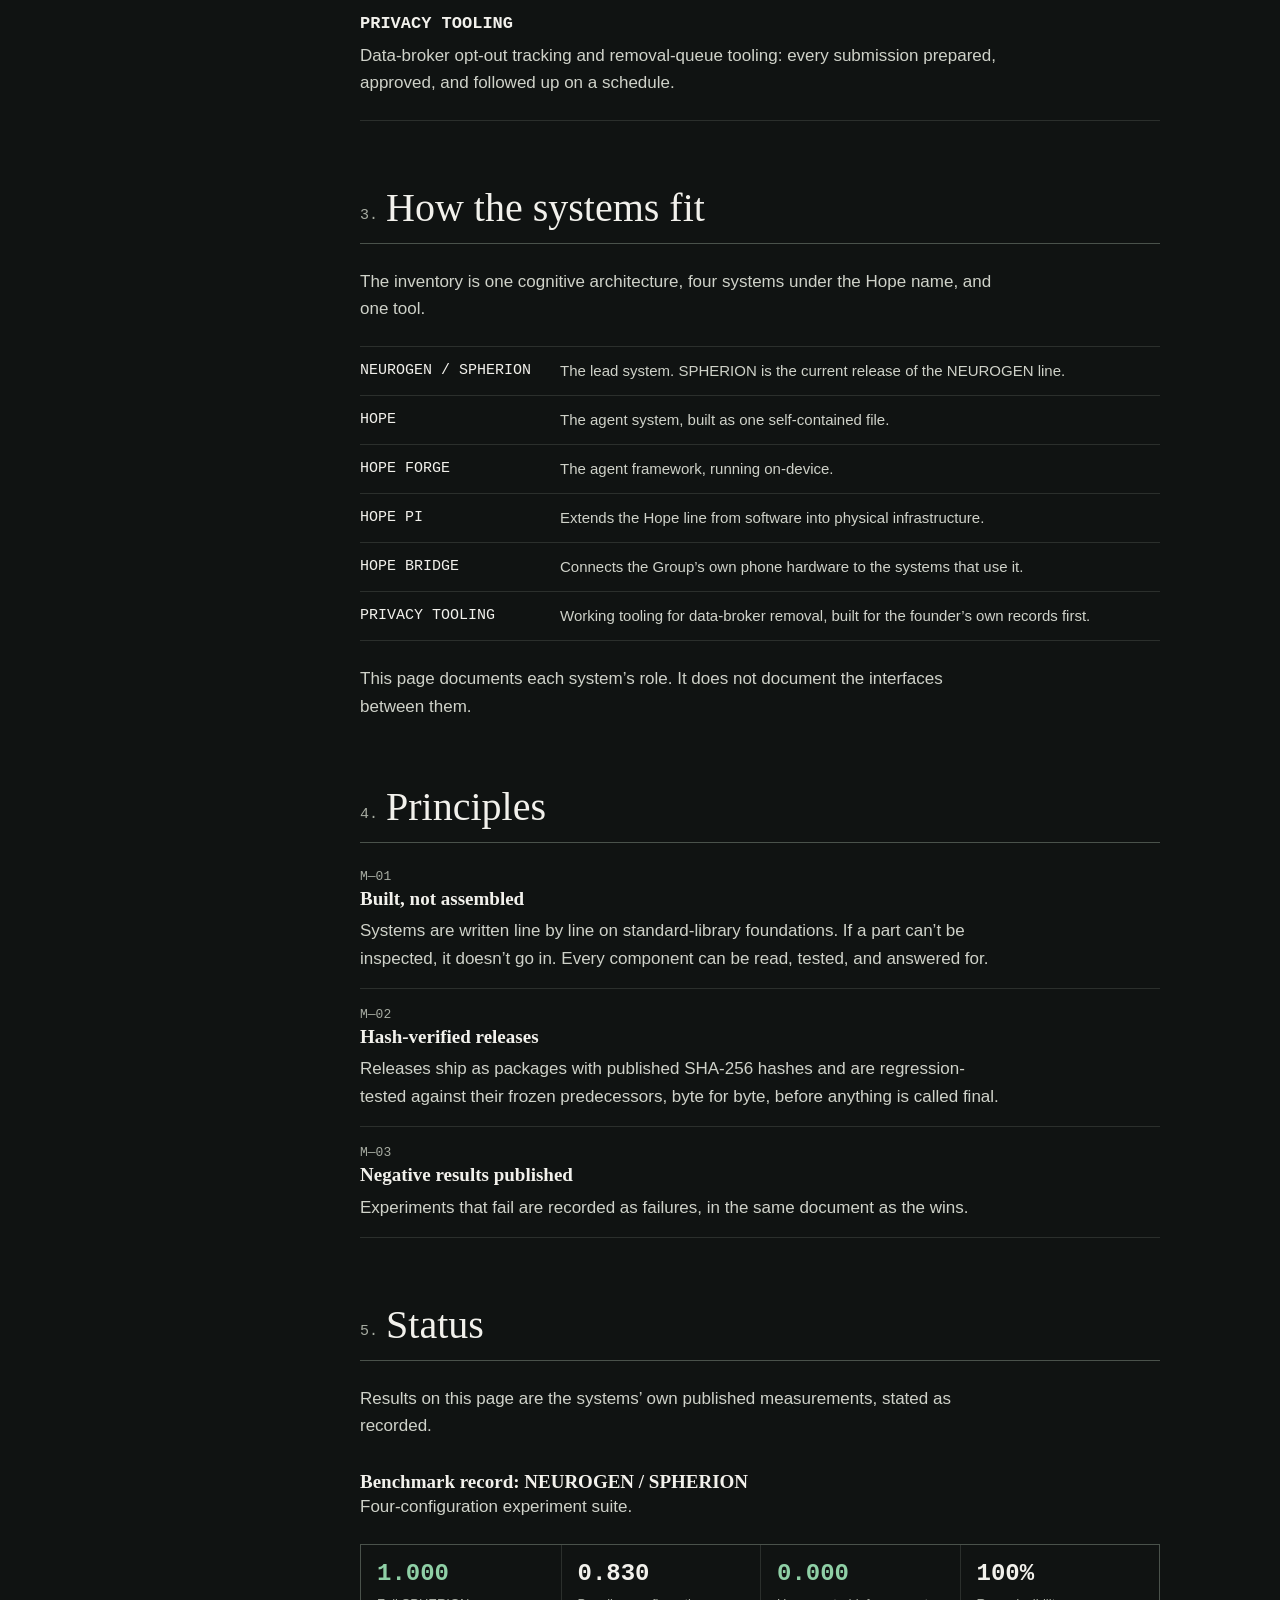
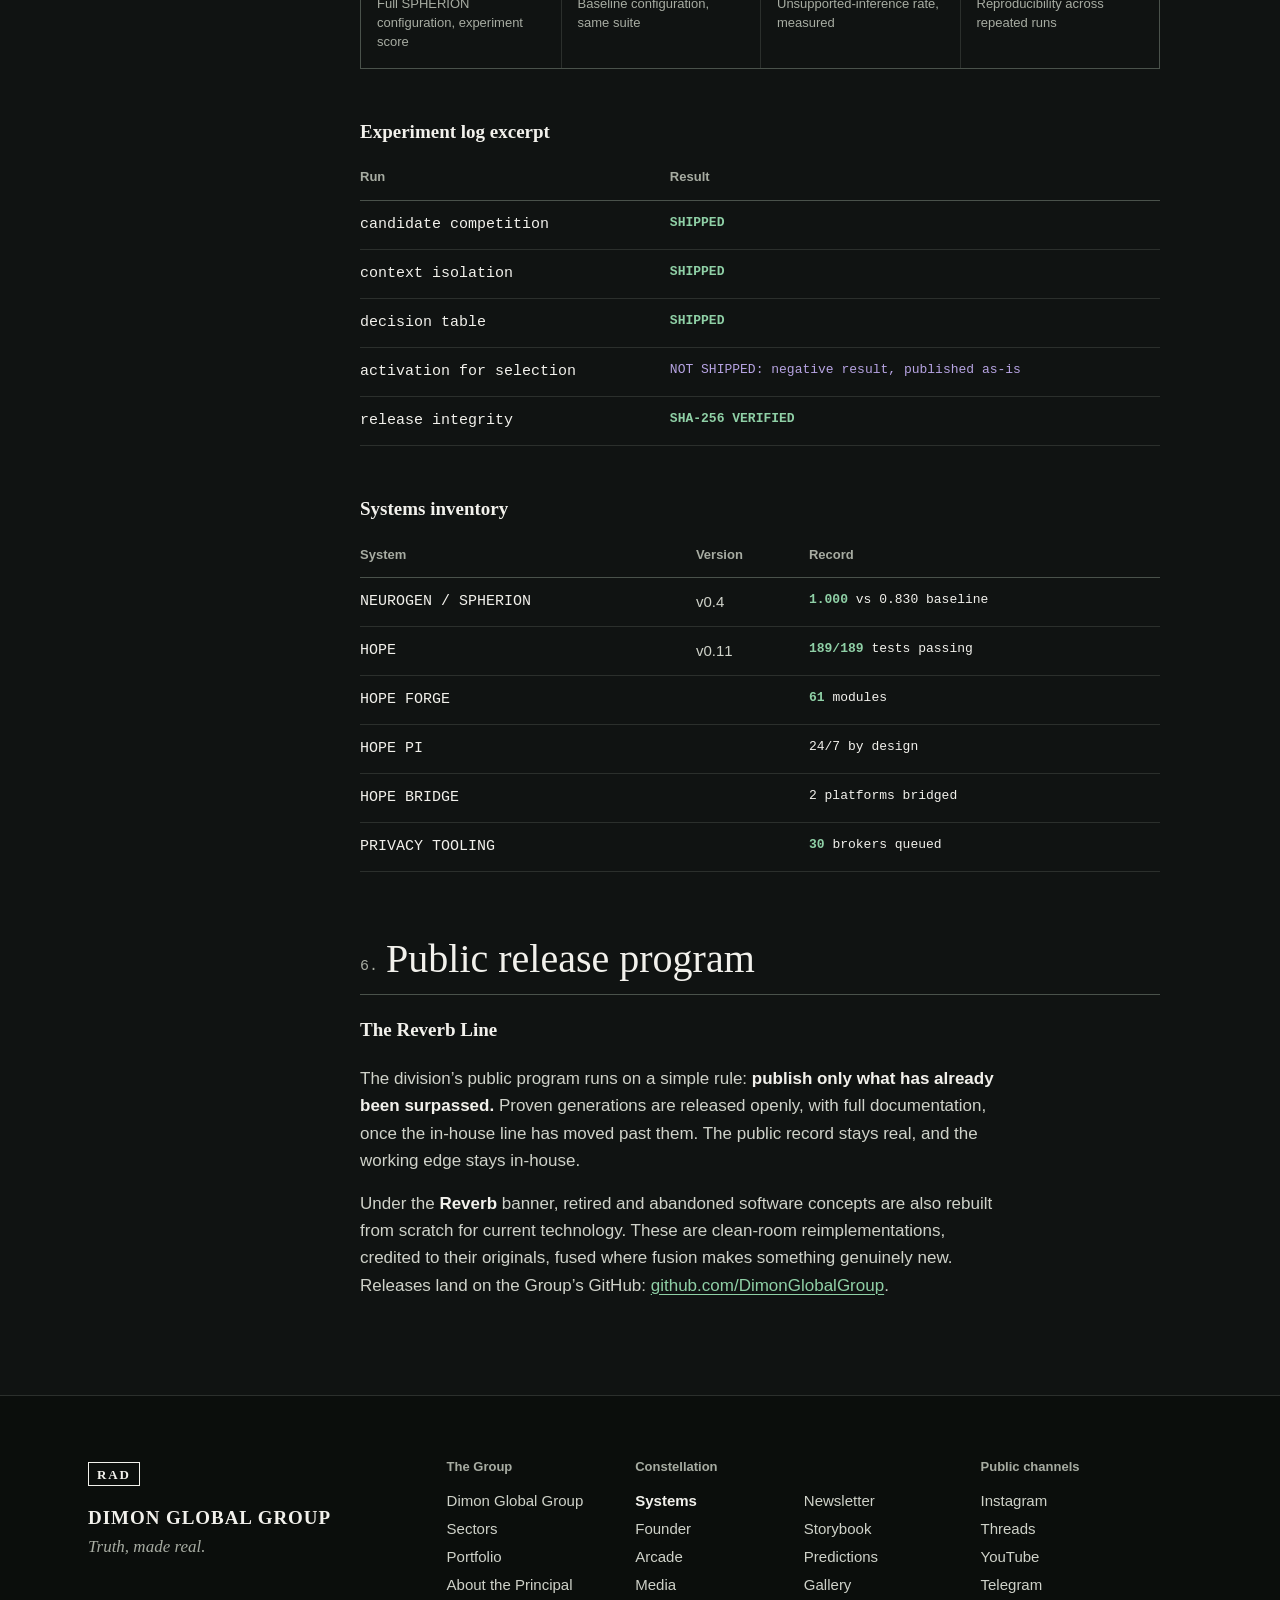
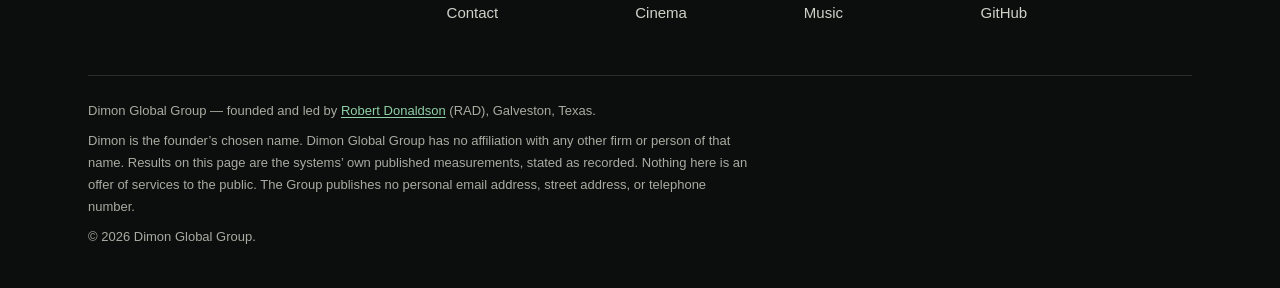
==== commit 3baa6bfe: "Satellites re-centered on Dimon Global Group (deploy-tree generation): Systems branch header, missio" ====
--- a/index.html
+++ b/index.html
@@ -4,224 +4,481 @@
 <meta charset="utf-8" />
 <meta name="viewport" content="width=device-width, initial-scale=1" />
 <meta name="description" content="Dimon Global Group — Systems. The engineering record: cognitive architectures, autonomous agents, and self-maintaining hardware nodes, built from scratch and published with their measurements." />
+<link rel="canonical" href="https://dimonglobalgroup.github.io/" />
 <title>Systems — Dimon Global Group</title>
+<meta property="og:type" content="website" />
+<meta property="og:site_name" content="Dimon Global Group" />
+<meta property="og:title" content="Systems — Dimon Global Group | Robert Donaldson, Founder" />
+<meta property="og:description" content="Dimon Global Group — Systems. The engineering record: cognitive architectures, autonomous agents, and self-maintaining hardware nodes, built from scratch and published with their measurements." />
+<meta property="og:url" content="https://dimonglobalgroup.github.io/" />
+<meta property="og:image" content="https://dimonglobalgroup.com/assets/portrait.jpg" />
+<meta name="twitter:card" content="summary_large_image" />
+<meta name="twitter:title" content="Systems — Dimon Global Group | Robert Donaldson, Founder" />
+<meta name="twitter:description" content="Dimon Global Group — Systems. The engineering record: cognitive architectures, autonomous agents, and self-maintaining hardware nodes, built from scratch and published with their measurements." />
+<meta name="twitter:image" content="https://dimonglobalgroup.com/assets/portrait.jpg" />
+
+<meta name="theme-color" content="#101312" />
+<link rel="icon" href="data:image/svg+xml,%3Csvg xmlns='http://www.w3.org/2000/svg' viewBox='0 0 64 64'%3E%3Crect width='64' height='64' fill='%23101312'/%3E%3Ctext x='32' y='43' font-family='Georgia,serif' font-size='32' fill='%23f2f1ec' text-anchor='middle'%3ED%3C/text%3E%3C/svg%3E" />
 <style>
-  :root{
-    --bg:#0b0e0c; --panel:#111512; --panel-2:#161b17;
-    --ink:#e6e9e2; --soft:#b9beb2; --muted:#7d8478;
-    --line:#262c26; --line-2:#39413a;
-    --green:#57b87e; --green-dim:#1e6b3c;
-    --purple:#a68fd6; --purple-dim:#5b4390;
-    --mono:ui-monospace, "SF Mono", Menlo, Consolas, "Liberation Mono", monospace;
-    --sans:-apple-system, "Segoe UI", "Helvetica Neue", Helvetica, Arial, sans-serif;
-    --serif:Georgia, "Times New Roman", serif;
-  }
-  *{ box-sizing:border-box; }
-  body{ margin:0; background:var(--bg); color:var(--ink); font-family:var(--sans); font-size:15.5px; line-height:1.6; }
-  a{ color:var(--green); text-decoration:none; }
-  a:hover{ text-decoration:underline; }
-  .wrap{ max-width:1080px; margin:0 auto; padding:0 24px; }
-
-  .term-bar{ border-bottom:1px solid var(--line); font-family:var(--mono); font-size:12px; color:var(--muted); }
-  .term-bar .wrap{ display:flex; justify-content:space-between; gap:16px; padding-top:9px; padding-bottom:9px; flex-wrap:wrap; }
-  .term-bar .ok{ color:var(--green); }
-
-  header.mast{ padding:56px 0 8px; }
-  .sys-tag{ font-family:var(--mono); font-size:12px; letter-spacing:.18em; text-transform:uppercase; color:var(--purple); margin:0 0 14px; }
-  h1{ font-family:var(--mono); font-weight:600; font-size:clamp(34px,5.4vw,58px); line-height:1.08; margin:0; letter-spacing:-.01em; }
-  h1 .grp{ color:var(--green); }
-  .mast p.lede{ color:var(--soft); font-size:17px; max-width:64ch; margin:20px 0 0; }
-  .mast p.lede b{ color:var(--ink); }
-  .gh-cta{ display:flex; flex-wrap:wrap; gap:12px; margin:28px 0 8px; }
-  .gh-btn{ font-family:var(--mono); font-size:13px; border:1px solid var(--green-dim); color:var(--ink); padding:11px 18px; background:var(--panel); }
-  .gh-btn:hover{ border-color:var(--green); text-decoration:none; }
-  .gh-btn.primary{ background:var(--green-dim); border-color:var(--green-dim); color:#fff; }
-  .gh-btn.primary:hover{ background:#2a8a50; }
-  .gh-btn .arr{ color:var(--green); }
-  .gh-btn.primary .arr{ color:#bfe6cf; }
-
-  section{ margin-top:58px; }
-  .sec-head{ display:flex; align-items:baseline; gap:14px; border-bottom:1px solid var(--line-2); padding-bottom:10px; margin-bottom:6px; }
-  .sec-head .idx{ font-family:var(--mono); font-size:12px; color:var(--green); }
-  .sec-head h2{ font-family:var(--mono); font-weight:600; font-size:21px; margin:0; letter-spacing:.02em; }
-  .sec-head .note{ margin-left:auto; font-family:var(--mono); font-size:11.5px; color:var(--muted); }
-  @media (max-width:640px){ .sec-head .note{ display:none; } }
-
-  table.spec{ width:100%; border-collapse:collapse; font-size:14.5px; }
-  table.spec th, table.spec td{ text-align:left; padding:13px 14px; border-bottom:1px solid var(--line); vertical-align:top; }
-  table.spec th{ font-family:var(--mono); font-size:11px; letter-spacing:.14em; text-transform:uppercase; color:var(--muted); font-weight:600; }
-  table.spec td.name{ font-family:var(--mono); font-size:14px; color:var(--ink); white-space:nowrap; }
-  table.spec td.name .v{ color:var(--purple); font-size:12px; }
-  table.spec td{ color:var(--soft); }
-  table.spec td.res{ font-family:var(--mono); font-size:13px; color:var(--ink); white-space:nowrap; }
-  table.spec td.res b{ color:var(--green); font-weight:600; }
-  table.spec tr:hover td{ background:var(--panel); }
-  @media (max-width:760px){
-    table.spec td.name{ white-space:normal; }
-    table.spec th:nth-child(2), table.spec td:nth-child(2){ display:none; }
-  }
-
-  .bench{ display:grid; grid-template-columns:repeat(4,1fr); border:1px solid var(--line-2); margin-top:22px; }
-  .bench div{ padding:20px 20px 16px; border-left:1px solid var(--line); background:var(--panel); }
-  .bench div:first-child{ border-left:none; }
-  .bench .n{ font-family:var(--mono); font-size:32px; font-weight:600; line-height:1; }
-  .bench .n.g{ color:var(--green); }
-  .bench .l{ font-family:var(--mono); font-size:11px; letter-spacing:.1em; text-transform:uppercase; color:var(--muted); margin-top:8px; line-height:1.5; }
-  @media (max-width:760px){ .bench{ grid-template-columns:1fr 1fr; } .bench div:nth-child(3){ border-left:none; } .bench div{ border-top:1px solid var(--line); } .bench div:nth-child(-n+2){ border-top:none; } }
-
-  .method{ display:grid; grid-template-columns:repeat(3,1fr); gap:14px; margin-top:22px; }
-  .method .card{ border:1px solid var(--line); background:var(--panel); padding:20px 22px; }
-  .method .card .k{ font-family:var(--mono); font-size:11px; color:var(--purple); letter-spacing:.14em; }
-  .method .card h3{ font-family:var(--mono); font-size:16px; font-weight:600; margin:8px 0 6px; }
-  .method .card p{ margin:0; color:var(--soft); font-size:14px; }
-  @media (max-width:760px){ .method{ grid-template-columns:1fr; } }
-
-  .log{ font-family:var(--mono); font-size:13px; background:var(--panel); border:1px solid var(--line); padding:18px 20px; margin-top:22px; overflow-x:auto; }
-  .log div{ white-space:nowrap; padding:2px 0; }
-  .log .t{ color:var(--muted); }
-  .log .pass{ color:var(--green); }
-  .log .ship{ color:var(--purple); }
-
-  .reverb{ border:1px solid var(--purple-dim); background:linear-gradient(180deg, var(--panel-2), var(--panel)); padding:30px 32px; margin-top:22px; }
-  .reverb .k{ font-family:var(--mono); font-size:11.5px; letter-spacing:.18em; text-transform:uppercase; color:var(--purple); margin:0 0 10px; }
-  .reverb h3{ font-family:var(--serif); font-size:26px; font-weight:600; margin:0 0 10px; }
-  .reverb p{ color:var(--soft); margin:0 0 12px; max-width:70ch; }
-  .reverb p:last-child{ margin-bottom:0; }
-
-  footer{ margin-top:72px; border-top:1px solid var(--line); padding:30px 0 42px; font-family:var(--mono); font-size:12.5px; color:var(--muted); }
-  footer .row{ display:flex; justify-content:space-between; gap:20px; flex-wrap:wrap; }
-  footer a{ color:var(--soft); }
-  footer .legal{ margin-top:16px; line-height:1.7; max-width:88ch; }
+/* DGG-TOKENS:BEGIN - identical in every page of the estate */
+:root{
+  /* Colour: ink range (flagship hero and footer values) */
+  --ink-950:#0b0e0c; --ink-900:#101312; --ink-800:#181c19;
+  --ink-line:#2b2f2c; --ink-line-strong:#4a524b;
+  --bone-100:#f2f1ec; --bone-300:#cfd2c9; --bone-500:#a7aca2;
+  /* Colour: paper range (flagship body and founder values) */
+  --paper-0:#ffffff; --paper-100:#f5f4f0; --paper-200:#eceae3;
+  --paper-line:#d8d5cb; --paper-line-strong:#b9b5a8;
+  --graphite-900:#16181a; --graphite-700:#3c4043; --graphite-500:#5d6157;
+  /* Colour: the two identity accents, one tone for each surface */
+  --green-300:#8fd0a6; --green-700:#1e6b3c; --green-600:#2a8a50;
+  --purple-300:#b7a4e3; --purple-700:#5b4390;
+  --blueprint:#123a56; --blueprint-text:#dbe6ee;
+
+  /* Surface roles: ink is the default surface */
+  --surface:var(--ink-900); --surface-raised:var(--ink-800);
+  --text:var(--bone-100); --text-soft:var(--bone-300); --text-muted:var(--bone-500);
+  --line:var(--ink-line); --line-strong:var(--ink-line-strong);
+  --accent:var(--green-300); --accent-2:var(--purple-300);
+
+  /* Type */
+  --serif:Georgia, "Times New Roman", Times, serif;
+  --sans:-apple-system, "Segoe UI", "Helvetica Neue", Helvetica, Arial, sans-serif;
+  --mono:ui-monospace, "SF Mono", Menlo, Consolas, "Liberation Mono", monospace;
+  --t-xs:.8125rem; --t-sm:.9375rem; --t-base:1.0625rem; --t-md:1.1875rem; --t-lg:1.5rem;
+  --t-xl:clamp(1.75rem, 1.4rem + 1.4vw, 2.5rem);
+  --t-2xl:clamp(2.5rem, 1.7rem + 3.6vw, 4.5rem);
+  --t-display:clamp(3.5rem, 1.6rem + 7vw, 6.25rem);
+
+  /* Space: 8px grid */
+  --s-1:.25rem; --s-2:.5rem; --s-3:.75rem; --s-4:1rem; --s-5:1.5rem;
+  --s-6:2rem; --s-7:3rem; --s-8:4rem; --s-9:6rem; --s-10:8rem;
+
+  /* Layout */
+  --w-page:74rem; --w-read:45rem; --gutter:clamp(1rem, .4rem + 3vw, 2.5rem);
+  --header-h:4.25rem;
+}
+.on-paper{
+  --surface:var(--paper-100); --surface-raised:var(--paper-0);
+  --text:var(--graphite-900); --text-soft:var(--graphite-700); --text-muted:var(--graphite-500);
+  --line:var(--paper-line); --line-strong:var(--paper-line-strong);
+  --accent:var(--green-700); --accent-2:var(--purple-700);
+}
+.on-ink{
+  --surface:var(--ink-900); --surface-raised:var(--ink-800);
+  --text:var(--bone-100); --text-soft:var(--bone-300); --text-muted:var(--bone-500);
+  --line:var(--ink-line); --line-strong:var(--ink-line-strong);
+  --accent:var(--green-300); --accent-2:var(--purple-300);
+}
+/* DGG-TOKENS:END */
+/* DGG-COMPONENTS:BEGIN - shared base, header, footer, buttons */
+*,*::before,*::after{ box-sizing:border-box; }
+html{ scroll-behavior:smooth; scroll-padding-top:calc(var(--header-h) + var(--s-4)); -webkit-text-size-adjust:100%; }
+body{ margin:0; background:var(--surface); color:var(--text); font-family:var(--sans); font-size:var(--t-base); line-height:1.6; -webkit-font-smoothing:antialiased; }
+img{ display:block; max-width:100%; height:auto; }
+h1,h2,h3,h4{ font-family:var(--serif); font-weight:500; line-height:1.15; margin:0; }
+p{ margin:0; }
+a{ color:var(--accent); text-decoration:underline; text-decoration-thickness:1px; text-underline-offset:.18em; }
+a:hover{ text-decoration-thickness:2px; }
+:focus-visible{ outline:2px solid var(--accent); outline-offset:3px; }
+.on-paper,.on-ink{ background:var(--surface); color:var(--text); }
+.wrap{ max-width:var(--w-page); margin-inline:auto; padding-inline:var(--gutter); }
+.skip-link{ position:absolute; left:-9999px; top:0; z-index:50; background:var(--paper-0); color:var(--graphite-900); padding:var(--s-3) var(--s-4); font-size:var(--t-sm); font-weight:600; }
+.skip-link:focus{ left:0; }
+.visually-hidden{ position:absolute; width:1px; height:1px; overflow:hidden; clip-path:inset(50%); white-space:nowrap; }
+
+.topbar{ position:sticky; top:0; z-index:20; background:var(--ink-900); border-bottom:1px solid var(--ink-line); }
+.topbar-in{ display:flex; align-items:center; justify-content:space-between; gap:var(--s-5); min-height:var(--header-h); }
+.brand{ display:inline-flex; align-items:center; gap:var(--s-3); color:var(--bone-100); text-decoration:none; }
+.mono-mark{ font-family:var(--serif); font-weight:600; font-size:var(--t-xs); letter-spacing:.14em; border:1.5px solid currentColor; padding:.3125rem .5rem .25rem; line-height:1; white-space:nowrap; }
+.brand-name{ font-family:var(--serif); font-weight:600; font-size:var(--t-base); letter-spacing:.06em; white-space:nowrap; }
+.nav{ display:flex; gap:var(--s-5); font-size:var(--t-sm); }
+.nav a{ color:var(--bone-300); text-decoration:none; padding-block:var(--s-2); }
+.nav a:hover{ color:var(--green-300); }
+.nav a[aria-current="page"]{ color:var(--bone-100); box-shadow:inset 0 -1px 0 var(--green-300); }
+
+.btn{ display:inline-block; padding:.75rem 1.375rem; font-size:var(--t-sm); font-weight:600; border:1px solid var(--line-strong); color:var(--text); text-decoration:none; }
+.btn:hover{ border-color:var(--accent); color:var(--accent); }
+.btn-solid{ background:var(--green-700); border-color:var(--green-700); color:#fff; }
+.btn-solid:hover{ background:var(--green-600); border-color:var(--green-600); color:#fff; }
+.btn-row{ display:flex; flex-wrap:wrap; gap:var(--s-3); }
+
+.sec-head{ border-top:1px solid var(--line-strong); padding-top:var(--s-5); margin-bottom:var(--s-6); }
+.sec-head h2{ font-size:var(--t-xl); }
+.sec-head p{ color:var(--text-muted); margin-top:var(--s-2); }
+
+.frame{ position:relative; border:1px solid var(--line-strong); padding:.625rem; background:var(--surface-raised); }
+.frame-inner{ position:relative; overflow:hidden; background:var(--ink-950); }
+.frame-inner img{ position:relative; width:100%; object-fit:cover; }
+.frame-fallback{ position:absolute; inset:0; display:grid; place-items:center; color:var(--bone-500); }
+img.img-missing{ opacity:0; }
+
+.site-foot{ background:var(--ink-950); color:var(--bone-100); border-top:1px solid var(--ink-line); }
+.foot-top{ display:grid; grid-template-columns:minmax(14rem,1fr) 2.4fr; gap:var(--s-7); padding-block:var(--s-8) var(--s-7); }
+.foot-name{ font-family:var(--serif); font-size:var(--t-md); font-weight:600; letter-spacing:.05em; margin-top:var(--s-4); }
+.foot-tag{ font-family:var(--serif); font-style:italic; color:var(--bone-500); }
+.foot-nav{ display:grid; grid-template-columns:1fr 2fr 1.35fr; gap:var(--s-6); font-size:var(--t-sm); }
+.foot-nav h2{ font-family:var(--sans); font-size:var(--t-xs); font-weight:600; color:var(--bone-500); margin-bottom:var(--s-3); }
+.foot-nav ul{ list-style:none; margin:0; padding:0; }
+.foot-nav .two-col{ columns:2; column-gap:var(--s-5); }
+.foot-nav li{ break-inside:avoid; padding-block:.125rem; }
+.foot-nav a{ color:var(--bone-300); text-decoration:none; }
+.foot-nav a:hover{ color:var(--green-300); text-decoration:underline; }
+.foot-nav a[aria-current="page"]{ color:var(--bone-100); font-weight:600; }
+.foot-legal{ border-top:1px solid var(--ink-line); padding-block:var(--s-5) var(--s-6); font-size:var(--t-xs); color:var(--bone-500); line-height:1.7; }
+.foot-legal p{ max-width:92ch; margin-bottom:var(--s-2); }
+
+@media (max-width:56rem){
+  .foot-top{ grid-template-columns:1fr; gap:var(--s-6); }
+  .foot-nav{ grid-template-columns:1fr 1fr; }
+  .foot-nav > div:nth-child(2){ grid-column:1 / -1; grid-row:1; }
+}
+@media (max-width:40rem){
+  html{ scroll-padding-top:calc(var(--header-h) + var(--s-7)); }
+  .topbar-in{ flex-wrap:wrap; gap:0; padding-block:var(--s-2); }
+  .nav{ width:100%; justify-content:space-between; gap:var(--s-3); }
+  .brand-name{ font-size:var(--t-sm); }
+}
+@media (prefers-reduced-motion:reduce){
+  html{ scroll-behavior:auto; }
+  *,*::before,*::after{ animation:none !important; transition:none !important; }
+}
+/* DGG-COMPONENTS:END */
+/* Systems page: README layout */
+.doc-layout{ display:grid; grid-template-columns:13rem minmax(0,1fr); gap:var(--s-8); padding-block:var(--s-7) var(--s-9); }
+.toc{ position:sticky; top:calc(var(--header-h) + var(--s-6)); align-self:start; font-size:var(--t-sm); }
+.toc h2{ font-family:var(--sans); font-size:var(--t-sm); font-weight:600; color:var(--text-muted); margin-bottom:var(--s-3); }
+.toc ol{ list-style:none; counter-reset:t; margin:0; padding:0; }
+.toc li{ counter-increment:t; border-top:1px solid var(--line); }
+.toc a{ display:block; padding-block:var(--s-2); color:var(--text-soft); text-decoration:none; }
+.toc a::before{ content:counter(t) ". "; color:var(--text-muted); font-family:var(--mono); font-size:var(--t-xs); }
+.toc a:hover{ color:var(--accent); }
+
+.doc{ max-width:50rem; min-width:0; }
+.doc h1{ font-size:var(--t-2xl); font-weight:500; }
+.doc .division{ color:var(--text-muted); font-size:var(--t-sm); margin-bottom:var(--s-2); }
+.doc section{ padding-top:var(--s-8); }
+.doc h2{ font-size:var(--t-xl); padding-bottom:var(--s-3); border-bottom:1px solid var(--line-strong); margin-bottom:var(--s-5); }
+.doc h2 .idx{ color:var(--text-muted); font-family:var(--mono); font-size:var(--t-sm); margin-right:var(--s-2); vertical-align:.15em; }
+.doc h3{ font-size:var(--t-md); font-weight:600; }
+.doc p{ color:var(--text-soft); max-width:68ch; }
+.doc p + p{ margin-top:var(--s-4); }
+.doc b{ color:var(--text); font-weight:600; }
+.doc code,.name-id{ font-family:var(--mono); font-size:.92em; color:var(--text); }
+.lede{ font-size:var(--t-md); line-height:1.55; margin-top:var(--s-4); }
+
+.meta{ display:grid; grid-template-columns:auto 1fr; gap:var(--s-1) var(--s-5); margin:var(--s-6) 0 0; padding-block:var(--s-4); border-block:1px solid var(--line); font-size:var(--t-sm); }
+.meta dt{ color:var(--text-muted); }
+.meta dd{ margin:0; color:var(--text); min-width:0; overflow-wrap:anywhere; }
+.meta .ok::before{ content:""; display:inline-block; width:.5rem; height:.5rem; background:var(--accent); margin-right:var(--s-2); vertical-align:.08em; }
+
+.comp{ padding-block:var(--s-5); border-bottom:1px solid var(--line); }
+.comp:first-of-type{ padding-top:0; }
+.comp h3{ font-family:var(--mono); font-size:var(--t-base); }
+.comp h3 .v{ color:var(--accent-2); font-size:var(--t-sm); font-weight:400; margin-left:var(--s-2); }
+.comp p{ margin-top:var(--s-2); }
+
+.fit{ margin:var(--s-5) 0 0; padding:0; list-style:none; }
+.fit li{ display:grid; grid-template-columns:11.5rem minmax(0,1fr); gap:var(--s-4); padding-block:var(--s-3); border-top:1px solid var(--line); color:var(--text-soft); font-size:var(--t-sm); }
+.fit li:last-child{ border-bottom:1px solid var(--line); }
+.fit .name-id{ font-size:var(--t-sm); }
+.after-list{ margin-top:var(--s-5); }
+
+.pr{ padding-block:var(--s-4); border-bottom:1px solid var(--line); }
+.pr:first-of-type{ padding-top:0; }
+.pr p{ margin-top:var(--s-2); }
+.pr .k{ font-family:var(--mono); font-size:var(--t-xs); color:var(--text-muted); margin:0; }
+
+.bench{ display:grid; grid-template-columns:repeat(4,1fr); margin:var(--s-5) 0 0; border:1px solid var(--line-strong); }
+.bench div{ padding:var(--s-4); border-left:1px solid var(--line); }
+.bench div:first-child{ border-left:none; }
+.bench dd{ margin:0; font-family:var(--mono); font-size:var(--t-lg); font-weight:600; line-height:1.1; color:var(--text); }
+.bench dd.g{ color:var(--accent); }
+.bench dt{ margin-top:var(--s-2); font-size:var(--t-xs); line-height:1.45; color:var(--text-muted); }
+.bench div{ display:flex; flex-direction:column-reverse; justify-content:flex-end; }
+
+.table-scroll{ overflow-x:auto; margin-top:var(--s-4); }
+.spec{ width:100%; border-collapse:collapse; font-size:var(--t-sm); }
+.spec caption{ text-align:left; color:var(--text); font-family:var(--serif); font-size:var(--t-md); font-weight:600; padding-bottom:var(--s-2); }
+.spec th,.spec td{ text-align:left; padding:var(--s-3) var(--s-4) var(--s-3) 0; border-bottom:1px solid var(--line); vertical-align:top; }
+.spec thead th{ color:var(--text-muted); font-size:var(--t-xs); font-weight:600; border-bottom-color:var(--line-strong); }
+.spec tbody th{ font-family:var(--mono); font-weight:400; color:var(--text); }
+.spec td{ color:var(--text-soft); }
+.spec td.res{ font-family:var(--mono); font-size:var(--t-xs); color:var(--text); }
+.spec td.res b{ color:var(--accent); }
+.spec td.neg{ color:var(--accent-2); }
+.h-sub{ margin-top:var(--s-6); }
+
+.release-note{ margin-top:var(--s-5); }
+
+@media (max-width:60rem){
+  .doc-layout{ grid-template-columns:1fr; gap:var(--s-6); padding-top:var(--s-6); }
+  .toc{ position:static; }
+  .doc{ order:2; max-width:none; }
+  .toc{ order:1; }
+  .doc section{ padding-top:var(--s-7); }
+}
+@media (max-width:40rem){
+  .bench{ grid-template-columns:1fr 1fr; }
+  .bench div:nth-child(3){ border-left:none; }
+  .bench div:nth-child(n+3){ border-top:1px solid var(--line); }
+  .fit li{ grid-template-columns:1fr; gap:var(--s-1); }
+  .spec th,.spec td{ padding-right:var(--s-3); }
+}
+</style>
+<script type="application/ld+json">
+{
+  "@context": "https://schema.org",
+  "@type": "Person",
+  "name": "Robert Donaldson",
+  "alternateName": "RAD",
+  "jobTitle": "Founder",
+  "worksFor": { "@type": "Organization", "name": "Dimon Global Group", "url": "https://dimonglobalgroup.com/" },
+  "address": { "@type": "PostalAddress", "addressLocality": "Galveston", "addressRegion": "TX", "addressCountry": "US" },
+  "url": "https://dimonglobalgroup.com/"
+}
+</script>
+<style>
+/* ==== ESTATE RESPONSIVE STANDARD v1 — 2026-11-10 ====
+   Phone-first touch layer for the whole public estate (Robert's order,
+   Nov 10 2026: every public page adapts to phone, tablet, and desktop).
+   Additive only: every rule sits inside the small-screen query below,
+   so desktop rendering is unchanged. No images touched; CSS sizing only.
+   Standard + regression gate: RESPONSIVE-STANDARD.md in this project.
+   Verify at 390 / 768 / 1280 before any deploy. */
+@media (max-width: 820px) {
+  .brand { min-height: 44px; display: inline-flex; align-items: center; }
+  .topbar .nav { flex-wrap: wrap; }
+  .topbar .nav a { min-height: 44px; display: inline-flex; align-items: center; padding-left: .55rem; padding-right: .55rem; }
+  .foot-nav a { min-height: 44px; display: flex; align-items: center; }
+  .constellation a { min-height: 44px; }
+  .toc a { min-height: 44px; display: flex; align-items: center; }
+  .tabs a, .jump a, .rail a { min-height: 44px; display: inline-flex; align-items: center; padding-left: .55rem; padding-right: .55rem; }
+  .btn { min-height: 44px; display: inline-flex; align-items: center; justify-content: center; }
+  img, video, canvas { max-width: 100%; height: auto; }
+  dd a { min-height: 44px; display: inline-flex; align-items: center; }
+}
 </style>
 </head>
 <body>
-
-<div class="term-bar">
+<a class="skip-link" href="#main">Skip to content</a>
+<header class="topbar">
+  <div class="wrap topbar-in">
+    <a class="brand" href="https://dimonglobalgroup.com/" aria-label="Dimon Global Group, home">
+      <span class="mono-mark">RAD</span>
+      <span class="brand-name">DIMON GLOBAL GROUP</span>
+    </a>
+    <nav class="nav" aria-label="Primary">
+      <a href="https://dimonglobalgroup.com/#portfolio">Portfolio</a>
+      <a href="https://dimonglobalgroup.github.io/" aria-current="page">Systems</a>
+      <a href="https://dimonglobalgroup.github.io/dgg-founder/">Founder</a>
+      <a href="https://dimonglobalgroup.com/#contact">Contact</a>
+    </nav>
+  </div>
+</header>
+<main id="main" class="wrap">
+  <div class="doc-layout">
+    <nav class="toc" aria-labelledby="toc-h">
+      <h2 id="toc-h">Contents</h2>
+      <ol>
+        <li><a href="#overview">Overview</a></li>
+        <li><a href="#components">Components</a></li>
+        <li><a href="#fit">How the systems fit</a></li>
+        <li><a href="#principles">Principles</a></li>
+        <li><a href="#status">Status</a></li>
+        <li><a href="#release">Public release program</a></li>
+      </ol>
+    </nav>
+    <div class="doc">
+      <header>
+        <p class="division">Dimon Global Group — Systems Branch · Truth, made real.</p>
+        <h1>Systems</h1>
+      </header>
+
+      <section style="padding-top:var(--s-6)" aria-labelledby="overview">
+        <h2 id="overview"><span class="idx">1.</span>Overview</h2>
+        <p class="lede">The engineering record of Dimon Global Group&rsquo;s Systems branch. Every system on this page was <b>written from scratch, in-house</b>. No assembled frameworks, no borrowed engines. Each one is published with its measurements attached, including the experiments that didn&rsquo;t ship. The branch&rsquo;s current program is the <b>consumer AI server</b>: a machine a person owns outright, running its intelligence at home instead of renting it back from distant service centers. The aim is plain — make the unnecessary service center obsolete. This page is where that program&rsquo;s record is kept.</p>
+        <dl class="meta">
+          <dt>Path</dt><dd><code>dimon-global-group / systems</code></dd>
+          <dt>Status</dt><dd class="ok">All results as recorded</dd>
+          <dt>Foundations</dt><dd>Stdlib-first, zero downloaded dependencies</dd>
+          <dt>Source</dt><dd><a href="https://github.com/DimonGlobalGroup" target="_blank" rel="noopener">github.com/DimonGlobalGroup</a></dd>
+          <dt>Parent</dt><dd><a href="https://dimonglobalgroup.com/">dimonglobalgroup.com</a></dd>
+        </dl>
+      </section>
+
+      <section aria-labelledby="components">
+        <h2 id="components"><span class="idx">2.</span>Components</h2>
+        <div class="comp">
+          <h3>NEUROGEN / SPHERION <span class="v">v0.4</span></h3>
+          <p>Cognitive software architecture, designed, built, and measured in-house. Release packages are hash-verified and regression-tested against their frozen predecessors before anything is called final.</p>
+        </div>
+        <div class="comp">
+          <h3>HOPE <span class="v">v0.11</span></h3>
+          <p>Autonomous agent system in a single self-contained file — standard library only, no downloaded dependencies — shipped as signed, verified release packages with a built-in control interface.</p>
+        </div>
+        <div class="comp">
+          <h3>HOPE FORGE</h3>
+          <p>61-module on-device agent framework, refined module by module.</p>
+        </div>
+        <div class="comp">
+          <h3>HOPE PI</h3>
+          <p>Self-maintaining autonomous hardware nodes on single-board computers: self-provisioning, self-monitoring, self-recovering infrastructure.</p>
+        </div>
+        <div class="comp">
+          <h3>HOPE BRIDGE</h3>
+          <p>Device-integration layer connecting the Group&rsquo;s own phone hardware to the systems that use it.</p>
+        </div>
+        <div class="comp">
+          <h3>PRIVACY TOOLING</h3>
+          <p>Data-broker opt-out tracking and removal-queue tooling: every submission prepared, approved, and followed up on a schedule.</p>
+        </div>
+      </section>
+
+      <section aria-labelledby="fit">
+        <h2 id="fit"><span class="idx">3.</span>How the systems fit</h2>
+        <p>The inventory is one cognitive architecture, four systems under the Hope name, and one tool.</p>
+        <ul class="fit">
+          <li><span class="name-id">NEUROGEN / SPHERION</span><span>The lead system. SPHERION is the current release of the NEUROGEN line.</span></li>
+          <li><span class="name-id">HOPE</span><span>The agent system, built as one self-contained file.</span></li>
+          <li><span class="name-id">HOPE FORGE</span><span>The agent framework, running on-device.</span></li>
+          <li><span class="name-id">HOPE PI</span><span>Extends the Hope line from software into physical infrastructure.</span></li>
+          <li><span class="name-id">HOPE BRIDGE</span><span>Connects the Group&rsquo;s own phone hardware to the systems that use it.</span></li>
+          <li><span class="name-id">PRIVACY TOOLING</span><span>Working tooling for data-broker removal, built for the founder&rsquo;s own records first.</span></li>
+        </ul>
+        <p class="after-list">This page documents each system&rsquo;s role. It does not document the interfaces between them.</p>
+      </section>
+
+      <section aria-labelledby="principles">
+        <h2 id="principles"><span class="idx">4.</span>Principles</h2>
+        <div class="pr">
+          <p class="k">M—01</p>
+          <h3>Built, not assembled</h3>
+          <p>Systems are written line by line on standard-library foundations. If a part can&rsquo;t be inspected, it doesn&rsquo;t go in. Every component can be read, tested, and answered for.</p>
+        </div>
+        <div class="pr">
+          <p class="k">M—02</p>
+          <h3>Hash-verified releases</h3>
+          <p>Releases ship as packages with published SHA-256 hashes and are regression-tested against their frozen predecessors, byte for byte, before anything is called final.</p>
+        </div>
+        <div class="pr">
+          <p class="k">M—03</p>
+          <h3>Negative results published</h3>
+          <p>Experiments that fail are recorded as failures, in the same document as the wins.</p>
+        </div>
+      </section>
+
+      <section aria-labelledby="status">
+        <h2 id="status"><span class="idx">5.</span>Status</h2>
+        <p>Results on this page are the systems&rsquo; own published measurements, stated as recorded.</p>
+        <h3 class="h-sub">Benchmark record: NEUROGEN / SPHERION</h3>
+        <p>Four-configuration experiment suite.</p>
+        <dl class="bench">
+          <div><dt>Full SPHERION configuration, experiment score</dt><dd class="g">1.000</dd></div>
+          <div><dt>Baseline configuration, same suite</dt><dd>0.830</dd></div>
+          <div><dt>Unsupported-inference rate, measured</dt><dd class="g">0.000</dd></div>
+          <div><dt>Reproducibility across repeated runs</dt><dd>100%</dd></div>
+        </dl>
+
+        <div class="table-scroll" role="region" aria-label="Experiment log excerpt" tabindex="0">
+          <table class="spec">
+            <caption class="h-sub">Experiment log excerpt</caption>
+            <thead><tr><th scope="col">Run</th><th scope="col">Result</th></tr></thead>
+            <tbody>
+              <tr><th scope="row">candidate competition</th><td class="res"><b>SHIPPED</b></td></tr>
+              <tr><th scope="row">context isolation</th><td class="res"><b>SHIPPED</b></td></tr>
+              <tr><th scope="row">decision table</th><td class="res"><b>SHIPPED</b></td></tr>
+              <tr><th scope="row">activation for selection</th><td class="res neg">NOT SHIPPED: negative result, published as-is</td></tr>
+              <tr><th scope="row">release integrity</th><td class="res"><b>SHA-256 VERIFIED</b></td></tr>
+            </tbody>
+          </table>
+        </div>
+
+        <div class="table-scroll" role="region" aria-label="Systems inventory" tabindex="0">
+          <table class="spec">
+            <caption class="h-sub">Systems inventory</caption>
+            <thead><tr><th scope="col">System</th><th scope="col">Version</th><th scope="col">Record</th></tr></thead>
+            <tbody>
+              <tr><th scope="row">NEUROGEN / SPHERION</th><td>v0.4</td><td class="res"><b>1.000</b> vs 0.830 baseline</td></tr>
+              <tr><th scope="row">HOPE</th><td>v0.11</td><td class="res"><b>189/189</b> tests passing</td></tr>
+              <tr><th scope="row">HOPE FORGE</th><td></td><td class="res"><b>61</b> modules</td></tr>
+              <tr><th scope="row">HOPE PI</th><td></td><td class="res">24/7 by design</td></tr>
+              <tr><th scope="row">HOPE BRIDGE</th><td></td><td class="res">2 platforms bridged</td></tr>
+              <tr><th scope="row">PRIVACY TOOLING</th><td></td><td class="res"><b>30</b> brokers queued</td></tr>
+            </tbody>
+          </table>
+        </div>
+      </section>
+
+      <section aria-labelledby="release">
+        <h2 id="release"><span class="idx">6.</span>Public release program</h2>
+        <h3>The Reverb Line</h3>
+        <div class="release-note">
+          <p>The division&rsquo;s public program runs on a simple rule: <b>publish only what has already been surpassed.</b> Proven generations are released openly, with full documentation, once the in-house line has moved past them. The public record stays real, and the working edge stays in-house.</p>
+          <p>Under the <b>Reverb</b> banner, retired and abandoned software concepts are also rebuilt from scratch for current technology. These are clean-room reimplementations, credited to their originals, fused where fusion makes something genuinely new. Releases land on the Group&rsquo;s GitHub: <a href="https://github.com/DimonGlobalGroup" target="_blank" rel="noopener">github.com/DimonGlobalGroup</a>.</p>
+        </div>
+      </section>
+    </div>
+  </div>
+</main>
+<footer class="site-foot">
   <div class="wrap">
-    <span>dimon-global-group / systems</span>
-    <span>status: <span class="ok">● all results as recorded</span></span>
-    <span>parent: <a href="https://dimonglobalgroup.com">dimonglobalgroup.com</a></span>
+    <div class="foot-top">
+      <div>
+        <a class="brand" href="https://dimonglobalgroup.com/" aria-label="Dimon Global Group, home"><span class="mono-mark">RAD</span></a>
+        <p class="foot-name">DIMON GLOBAL GROUP</p>
+        <p class="foot-tag">Truth, made real.</p>
+      </div>
+      <nav class="foot-nav" aria-label="Footer">
+        <div>
+          <h2>The Group</h2>
+          <ul>
+          <li><a href="https://dimonglobalgroup.com/">Dimon Global Group</a></li>
+          <li><a href="https://dimonglobalgroup.com/#sectors">Sectors</a></li>
+          <li><a href="https://dimonglobalgroup.com/#portfolio">Portfolio</a></li>
+          <li><a href="https://dimonglobalgroup.com/#about">About the Principal</a></li>
+          <li><a href="https://dimonglobalgroup.com/#contact">Contact</a></li>
+          </ul>
+        </div>
+        <div>
+          <h2>Constellation</h2>
+          <ul class="two-col">
+          <li><a href="https://dimonglobalgroup.github.io/" aria-current="page">Systems</a></li>
+          <li><a href="https://dimonglobalgroup.github.io/dgg-founder/">Founder</a></li>
+          <li><a href="https://dimonglobalgroup.github.io/dgg-arcade/">Arcade</a></li>
+          <li><a href="https://dimonglobalgroup.github.io/dgg-media/">Media</a></li>
+          <li><a href="https://dimonglobalgroup.github.io/dgg-cinema/">Cinema</a></li>
+          <li><a href="https://dimonglobalgroup.github.io/dgg-newsletter/">Newsletter</a></li>
+          <li><a href="https://dimonglobalgroup.github.io/dgg-storybook/">Storybook</a></li>
+          <li><a href="https://dimonglobalgroup.github.io/dgg-predictions/">Predictions</a></li>
+          <li><a href="https://dimonglobalgroup.github.io/dgg-gallery/">Gallery</a></li>
+          <li><a href="https://dimonglobalgroup.github.io/dgg-music/">Music</a></li>
+          </ul>
+        </div>
+        <div>
+          <h2>Public channels</h2>
+          <ul>
+          <li><a href="https://www.instagram.com/thearchitectrad" target="_blank" rel="noopener">Instagram</a></li>
+          <li><a href="https://www.threads.net/@thearchitectrad" target="_blank" rel="noopener">Threads</a></li>
+          <li><a href="https://www.youtube.com/@RobertDonaldson-rad" target="_blank" rel="noopener">YouTube</a></li>
+          <li><a href="https://t.me/RAD_Dimon" target="_blank" rel="noopener">Telegram</a></li>
+          <li><a href="https://github.com/DimonGlobalGroup" target="_blank" rel="noopener">GitHub</a></li>
+          </ul>
+        </div>
+      </nav>
+    </div>
+    <div class="foot-legal">
+      <p>Dimon Global Group — founded and led by <a href="https://dimonglobalgroup.github.io/dgg-founder/">Robert Donaldson</a> (RAD), Galveston, Texas.</p>
+      <p>Dimon is the founder&rsquo;s chosen name. Dimon Global Group has no affiliation with any other firm or person of that name. Results on this page are the systems&rsquo; own published measurements, stated as recorded. Nothing here is an offer of services to the public. The Group publishes no personal email address, street address, or telephone number.</p>
+      <p>&copy; <span id="yr">2026</span> Dimon Global Group.</p>
+    </div>
   </div>
-</div>
-
-<div class="wrap">
-  <header class="mast">
-    <p class="sys-tag">Dimon Global Group — Systems · Truth, made real.</p>
-    <h1>SYSTEMS<span class="grp">_</span></h1>
-    <p class="lede">The engineering record of Dimon Global Group&rsquo;s Systems branch. Every system on this page was <b>written from scratch, in-house</b> — no assembled frameworks, no borrowed engines — and is published with its measurements attached, including the experiments that didn&rsquo;t ship. The branch&rsquo;s current program is the <b>consumer AI server</b>: a machine a person owns outright, running its intelligence at home instead of renting it back from distant service centers. The aim is plain — make the unnecessary service center obsolete. This page is where that program&rsquo;s record is kept.</p>
-    <div class="gh-cta">
-      <a class="gh-btn primary" href="https://github.com/DimonGlobalGroup" target="_blank" rel="noopener">github.com/DimonGlobalGroup <span class="arr">&rarr;</span></a>
-      <a class="gh-btn" href="https://dimonglobalgroup.com">The firm <span class="arr">&rarr;</span></a>
-    </div>
-  </header>
-
-  <section aria-label="Benchmark record">
-    <div class="sec-head">
-      <span class="idx">[01]</span>
-      <h2>benchmark_record — NEUROGEN / SPHERION</h2>
-      <span class="note">four-configuration experiment suite</span>
-    </div>
-    <div class="bench">
-      <div><div class="n g">1.000</div><div class="l">Full SPHERION configuration — experiment score</div></div>
-      <div><div class="n">0.830</div><div class="l">Baseline configuration — same suite</div></div>
-      <div><div class="n g">0.000</div><div class="l">Unsupported-inference rate — measured</div></div>
-      <div><div class="n">100%</div><div class="l">Reproducibility across repeated runs</div></div>
-    </div>
-    <div class="log" aria-label="Experiment log excerpt">
-      <div><span class="t">run</span> candidate competition ......... <span class="pass">SHIPPED</span></div>
-      <div><span class="t">run</span> context isolation ............. <span class="pass">SHIPPED</span></div>
-      <div><span class="t">run</span> decision table ................ <span class="pass">SHIPPED</span></div>
-      <div><span class="t">run</span> activation for selection ...... <span class="ship">NOT SHIPPED — negative result, published as-is</span></div>
-      <div><span class="t">run</span> release integrity ............. <span class="pass">SHA-256 VERIFIED</span></div>
-    </div>
-  </section>
-
-  <section aria-label="Systems inventory">
-    <div class="sec-head">
-      <span class="idx">[02]</span>
-      <h2>systems_inventory</h2>
-      <span class="note">stdlib-first · zero downloaded dependencies</span>
-    </div>
-    <table class="spec">
-      <thead>
-        <tr><th>System</th><th>Description</th><th>Record</th></tr>
-      </thead>
-      <tbody>
-        <tr>
-          <td class="name">NEUROGEN / SPHERION <span class="v">v0.4</span></td>
-          <td>Cognitive software architecture, designed, built, and measured in-house. Hash-verified release packages, regression-tested against their frozen predecessors before anything is called final.</td>
-          <td class="res"><b>1.000</b> vs 0.830 baseline</td>
-        </tr>
-        <tr>
-          <td class="name">HOPE <span class="v">v0.11</span></td>
-          <td>Autonomous agent system in a single self-contained file — standard library only, no downloaded dependencies — shipped as signed, verified release packages with a built-in control interface.</td>
-          <td class="res"><b>189/189</b> tests passing</td>
-        </tr>
-        <tr>
-          <td class="name">HOPE FORGE</td>
-          <td>61-module on-device agent framework, refined module by module.</td>
-          <td class="res"><b>61</b> modules</td>
-        </tr>
-        <tr>
-          <td class="name">HOPE PI</td>
-          <td>Self-maintaining autonomous hardware nodes on single-board computers: self-provisioning, self-monitoring, self-recovering infrastructure.</td>
-          <td class="res">24/7 by design</td>
-        </tr>
-        <tr>
-          <td class="name">HOPE BRIDGE</td>
-          <td>Device-integration layer connecting the Group&rsquo;s own phone hardware to the systems that use it.</td>
-          <td class="res">2 platforms bridged</td>
-        </tr>
-        <tr>
-          <td class="name">PRIVACY TOOLING</td>
-          <td>Data-broker opt-out tracking and removal-queue tooling: every submission prepared, approved, and followed up on a schedule.</td>
-          <td class="res"><b>30</b> brokers queued</td>
-        </tr>
-      </tbody>
-    </table>
-  </section>
-
-  <section aria-label="Method">
-    <div class="sec-head">
-      <span class="idx">[03]</span>
-      <h2>method</h2>
-      <span class="note">how the record is kept honest</span>
-    </div>
-    <div class="method">
-      <div class="card">
-        <div class="k">M—01</div>
-        <h3>Built, not assembled</h3>
-        <p>Systems are written line by line on standard-library foundations. If a part can&rsquo;t be inspected, it doesn&rsquo;t go in — every component can be read, tested, and answered for.</p>
-      </div>
-      <div class="card">
-        <div class="k">M—02</div>
-        <h3>Hash-verified releases</h3>
-        <p>Releases ship as packages with published SHA-256 hashes and are regression-tested against their frozen predecessors, byte for byte, before anything is called final.</p>
-      </div>
-      <div class="card">
-        <div class="k">M—03</div>
-        <h3>Negative results published</h3>
-        <p>Experiments that fail are recorded as failures, in the same document as the wins. A benchmark page that only shows victories isn&rsquo;t a record — it&rsquo;s an advertisement.</p>
-      </div>
-    </div>
-
-    <div class="reverb">
-      <p class="k">Public release program</p>
-      <h3>The Reverb Line</h3>
-      <p>The division&rsquo;s public program runs on a simple rule: <b style="color:var(--ink)">publish only what has already been surpassed.</b> Proven generations are released openly — with full documentation — once the in-house line has moved past them, so the public record is always real and the working edge stays in-house.</p>
-      <p>Under the <b style="color:var(--ink)">Reverb</b> banner, retired and abandoned software concepts are also rebuilt from scratch for current technology — clean-room reimplementations, credited to their originals, fused where fusion makes something genuinely new. Releases land on the Group&rsquo;s GitHub: <a href="https://github.com/DimonGlobalGroup" target="_blank" rel="noopener">github.com/DimonGlobalGroup</a>.</p>
-    </div>
-  </section>
-
-  <footer>
-    <div class="row">
-      <span>DIMON GLOBAL GROUP — SYSTEMS</span>
-      <span><a href="https://dimonglobalgroup.com">Firm</a> · <a href="https://github.com/DimonGlobalGroup" target="_blank" rel="noopener">GitHub</a> · <a href="https://www.instagram.com/thearchitectrad" target="_blank" rel="noopener">Instagram</a> · <a href="https://www.youtube.com/@RobertDonaldson-rad" target="_blank" rel="noopener">YouTube</a> · <a href="https://t.me/RAD_Dimon" target="_blank" rel="noopener">Telegram</a></span>
-    </div>
-    <p class="legal">Systems is the engineering branch of Dimon Global Group — founded and led by Robert Donaldson (RAD), Galveston, Texas. Truth, made real.</p>
-    <p class="legal">Dimon is the founder&rsquo;s chosen name; legal change in progress. Results on this page are the systems&rsquo; own published measurements, stated as recorded. Nothing here is an offer of services to the public.</p>
-  </footer>
-</div>
-
+</footer>
+<script>
+  (function () {
+    var y = document.getElementById('yr');
+    if (y) { y.textContent = new Date().getFullYear(); }
+  })();
+</script>
 </body>
 </html>
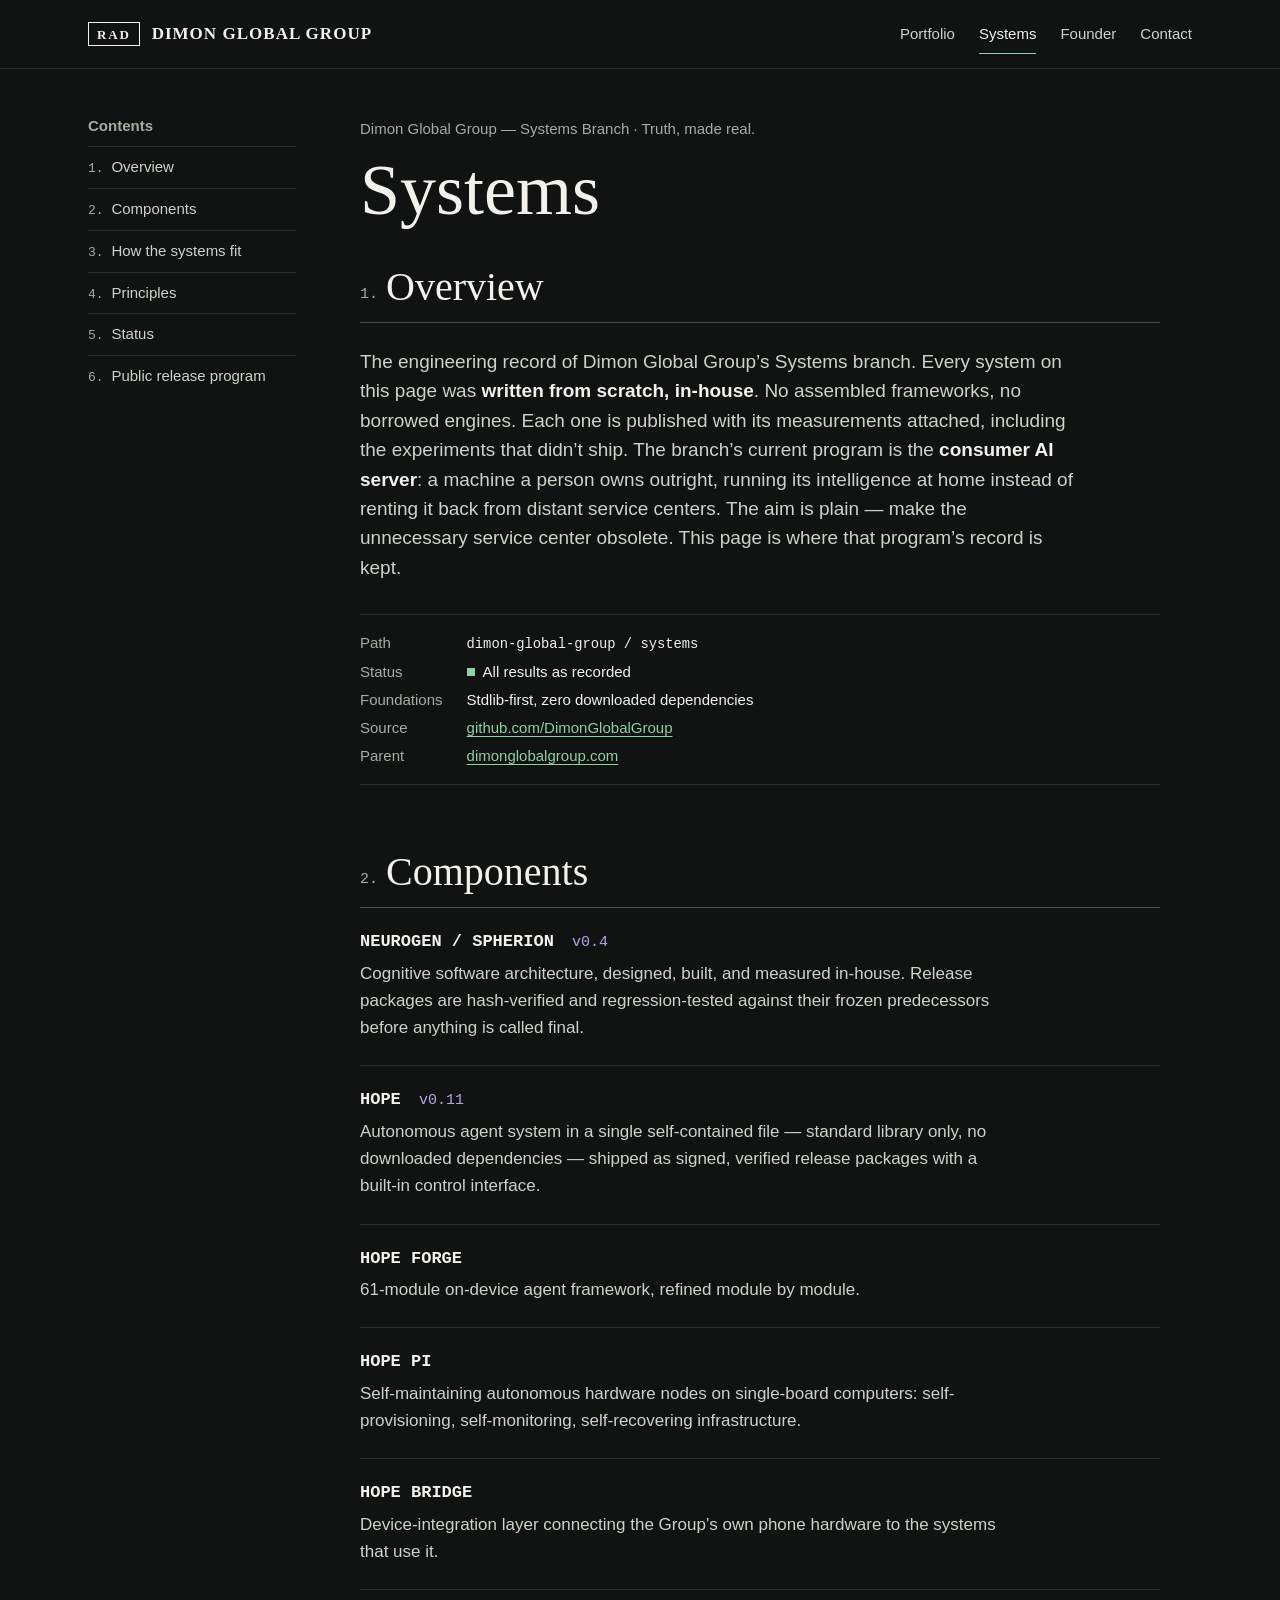
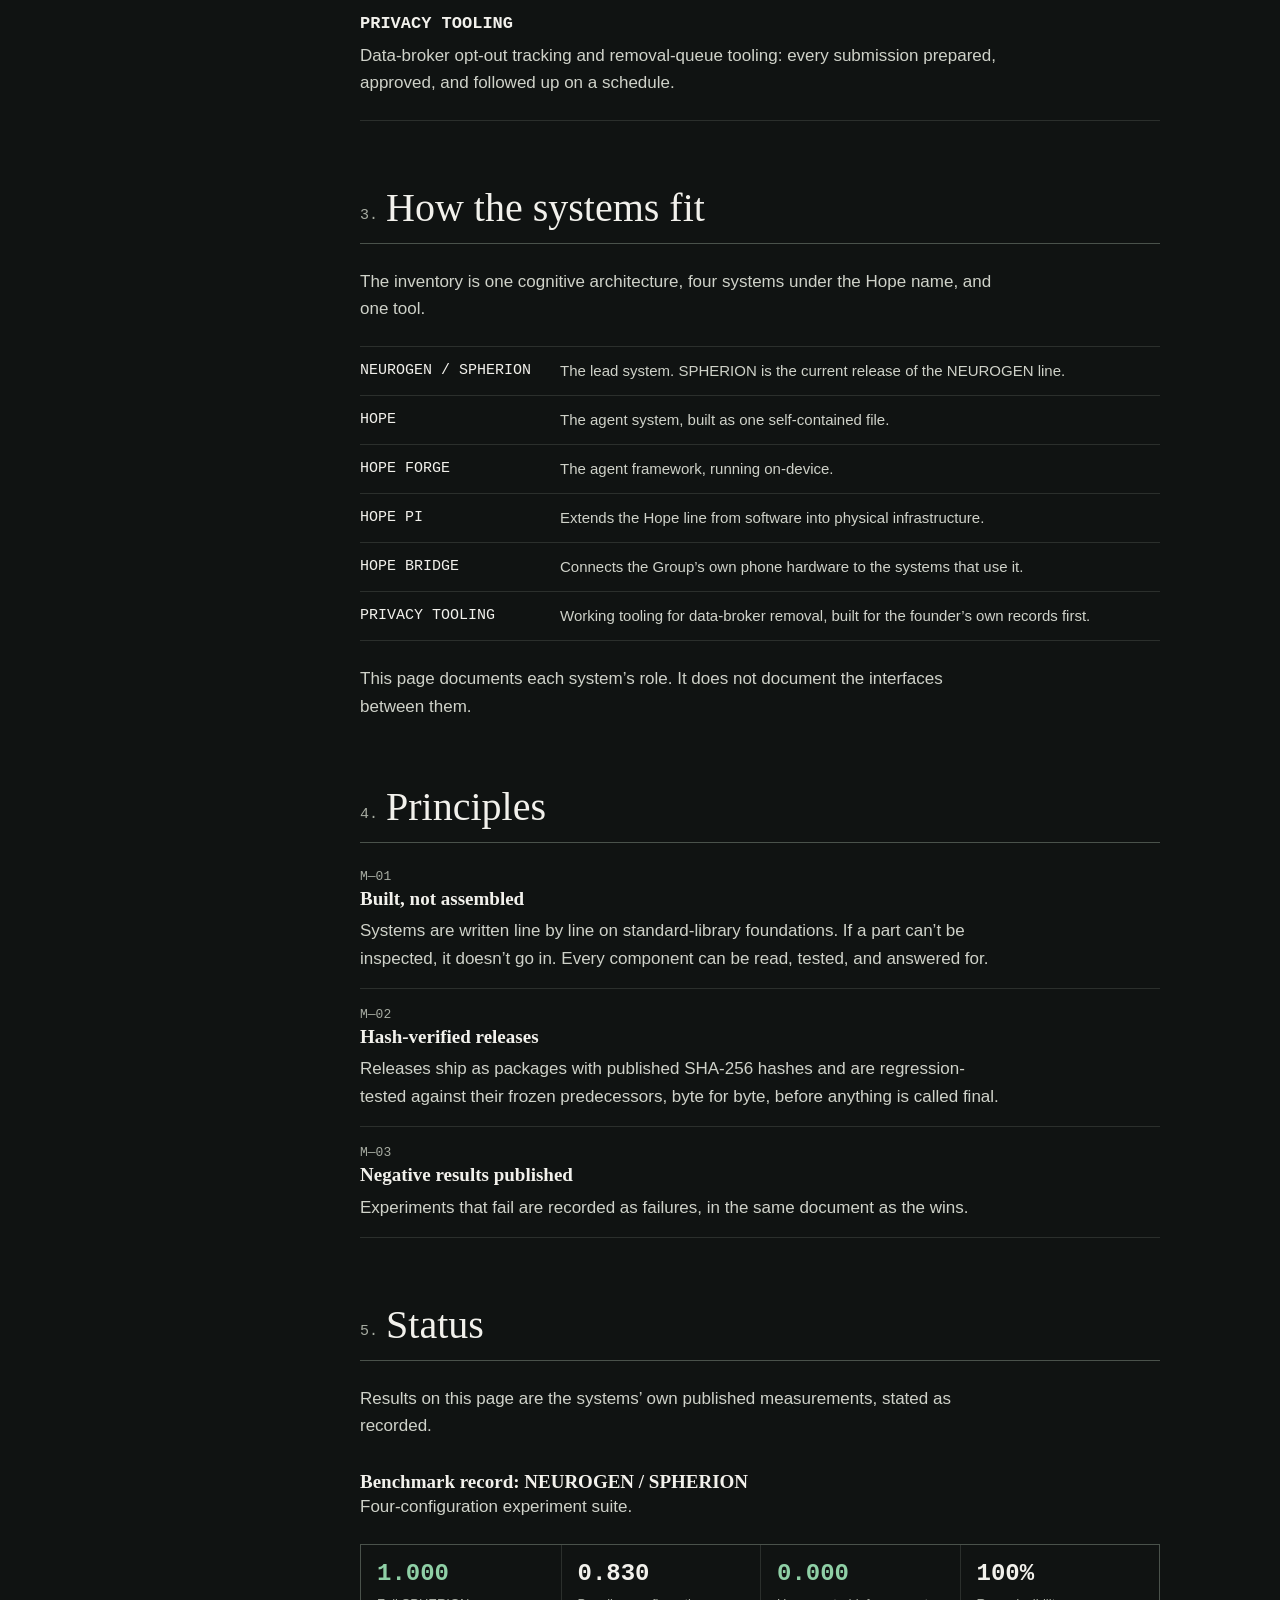
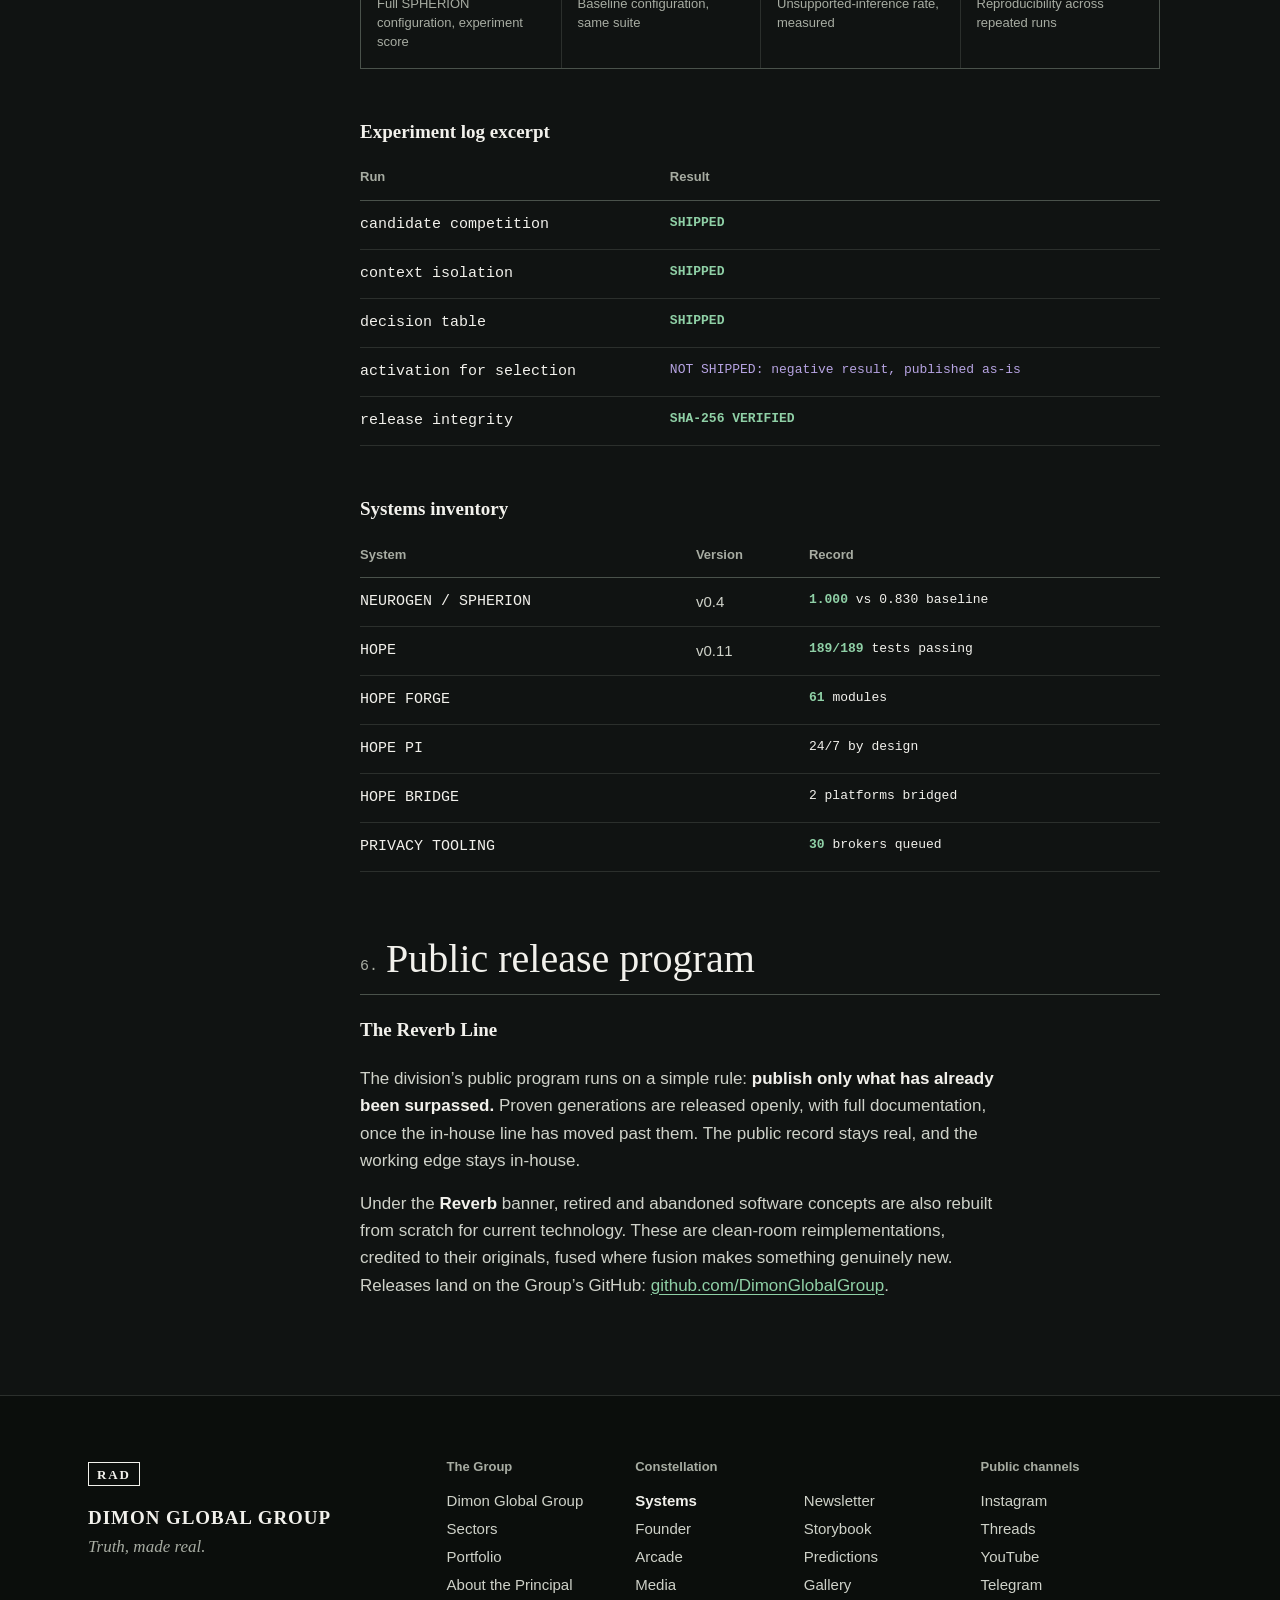
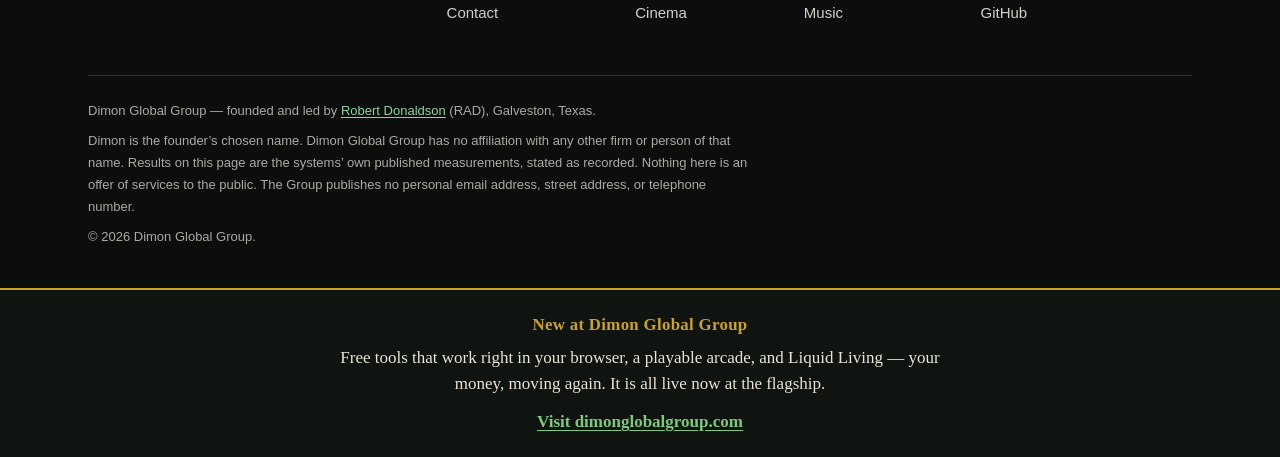
==== commit 3169989b: "Satellite flagship-standard pass 2026-11-24: referrer-policy meta, zero shipped HTML comments, flags" ====
--- a/index.html
+++ b/index.html
@@ -3,6 +3,7 @@
 <head>
 <meta charset="utf-8" />
 <meta name="viewport" content="width=device-width, initial-scale=1" />
+<meta name="referrer" content="strict-origin-when-cross-origin" />
 <meta name="description" content="Dimon Global Group — Systems. The engineering record: cognitive architectures, autonomous agents, and self-maintaining hardware nodes, built from scratch and published with their measurements." />
 <link rel="canonical" href="https://dimonglobalgroup.github.io/" />
 <title>Systems — Dimon Global Group</title>
@@ -480,5 +481,11 @@
     if (y) { y.textContent = new Date().getFullYear(); }
   })();
 </script>
+
+<div style="border-top:2px solid #c9a227;background:#101410;color:#e8e4d8;padding:22px 16px;text-align:center;font-family:Georgia,'Times New Roman',serif;">
+  <p style="margin:0 0 6px;font-size:1.05rem;letter-spacing:.02em;"><strong style="color:#c9a227;">New at Dimon Global Group</strong></p>
+  <p style="margin:0 auto 10px;max-width:640px;line-height:1.55;">Free tools that work right in your browser, a playable arcade, and Liquid Living &mdash; your money, moving again. It is all live now at the flagship.</p>
+  <p style="margin:0;"><a href="https://dimonglobalgroup.com" style="color:#7fc97f;font-weight:bold;text-decoration:underline;">Visit dimonglobalgroup.com</a></p>
+</div>
 </body>
 </html>
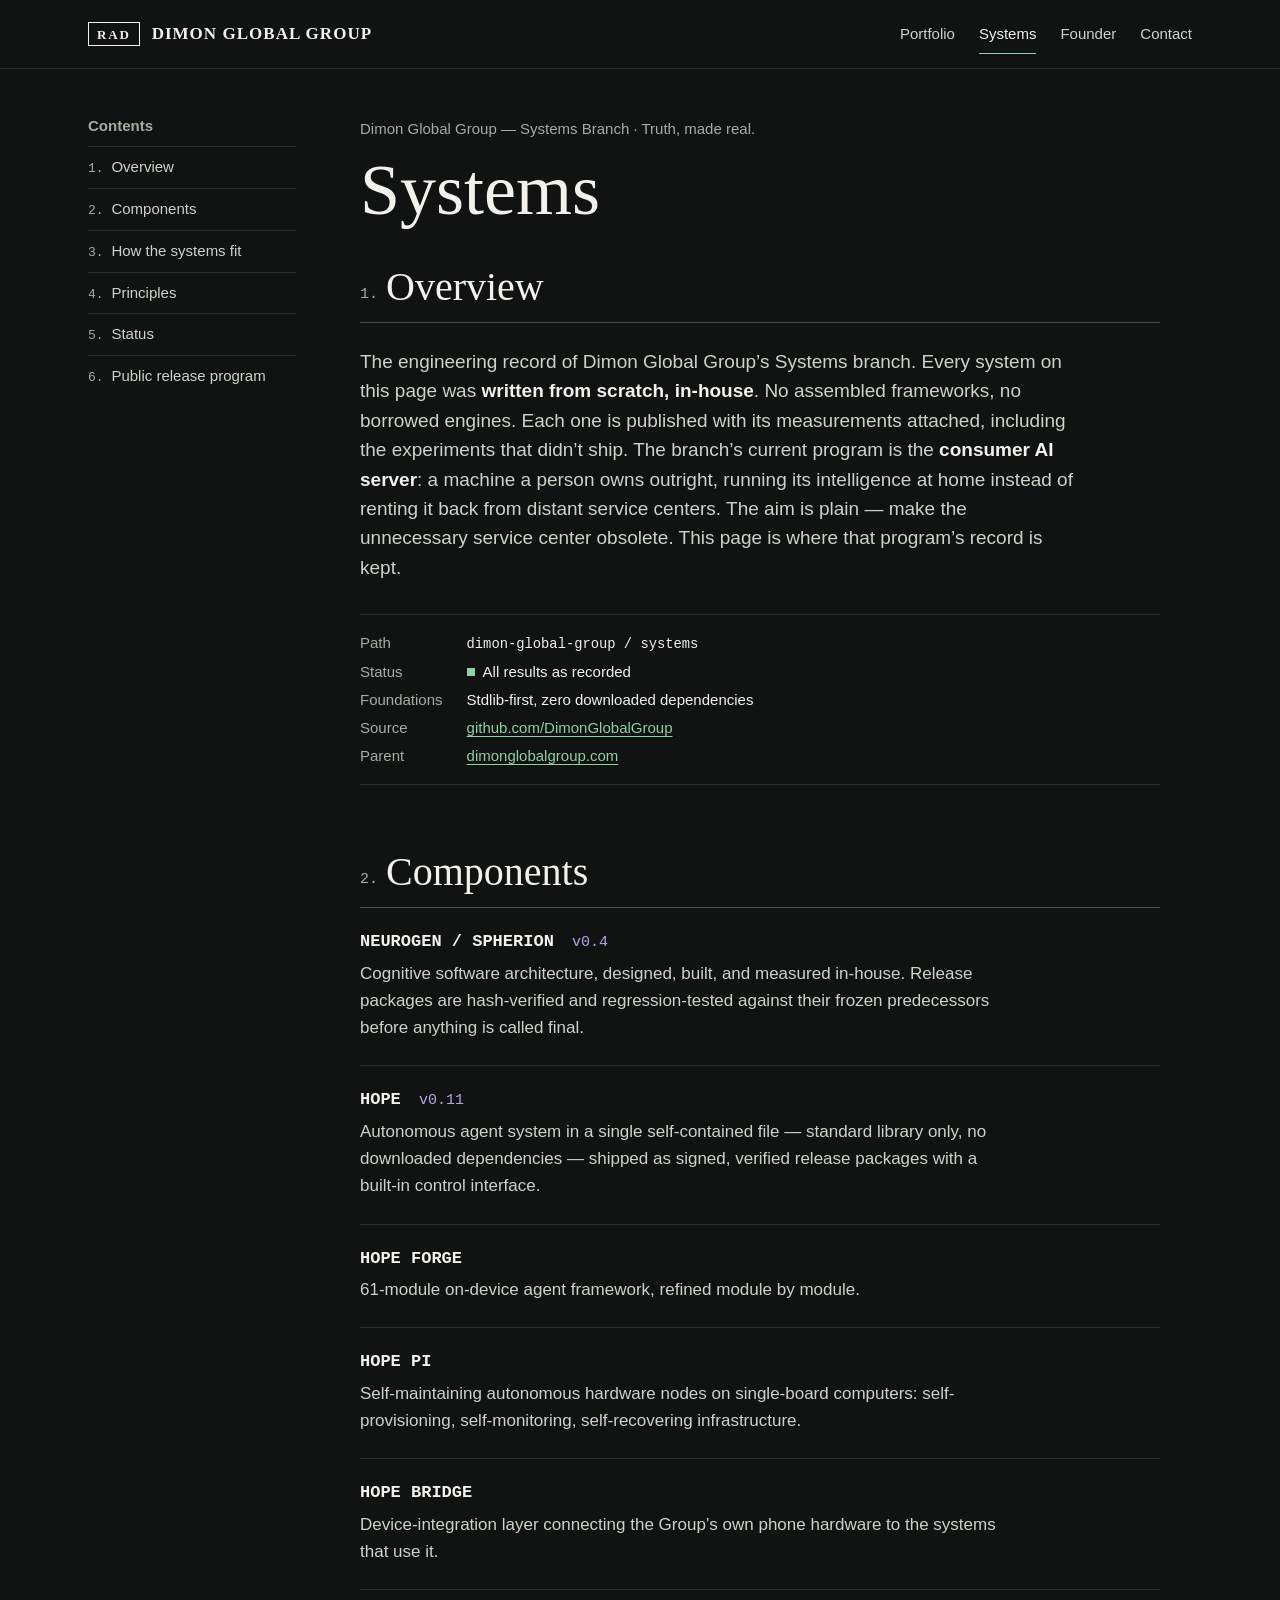
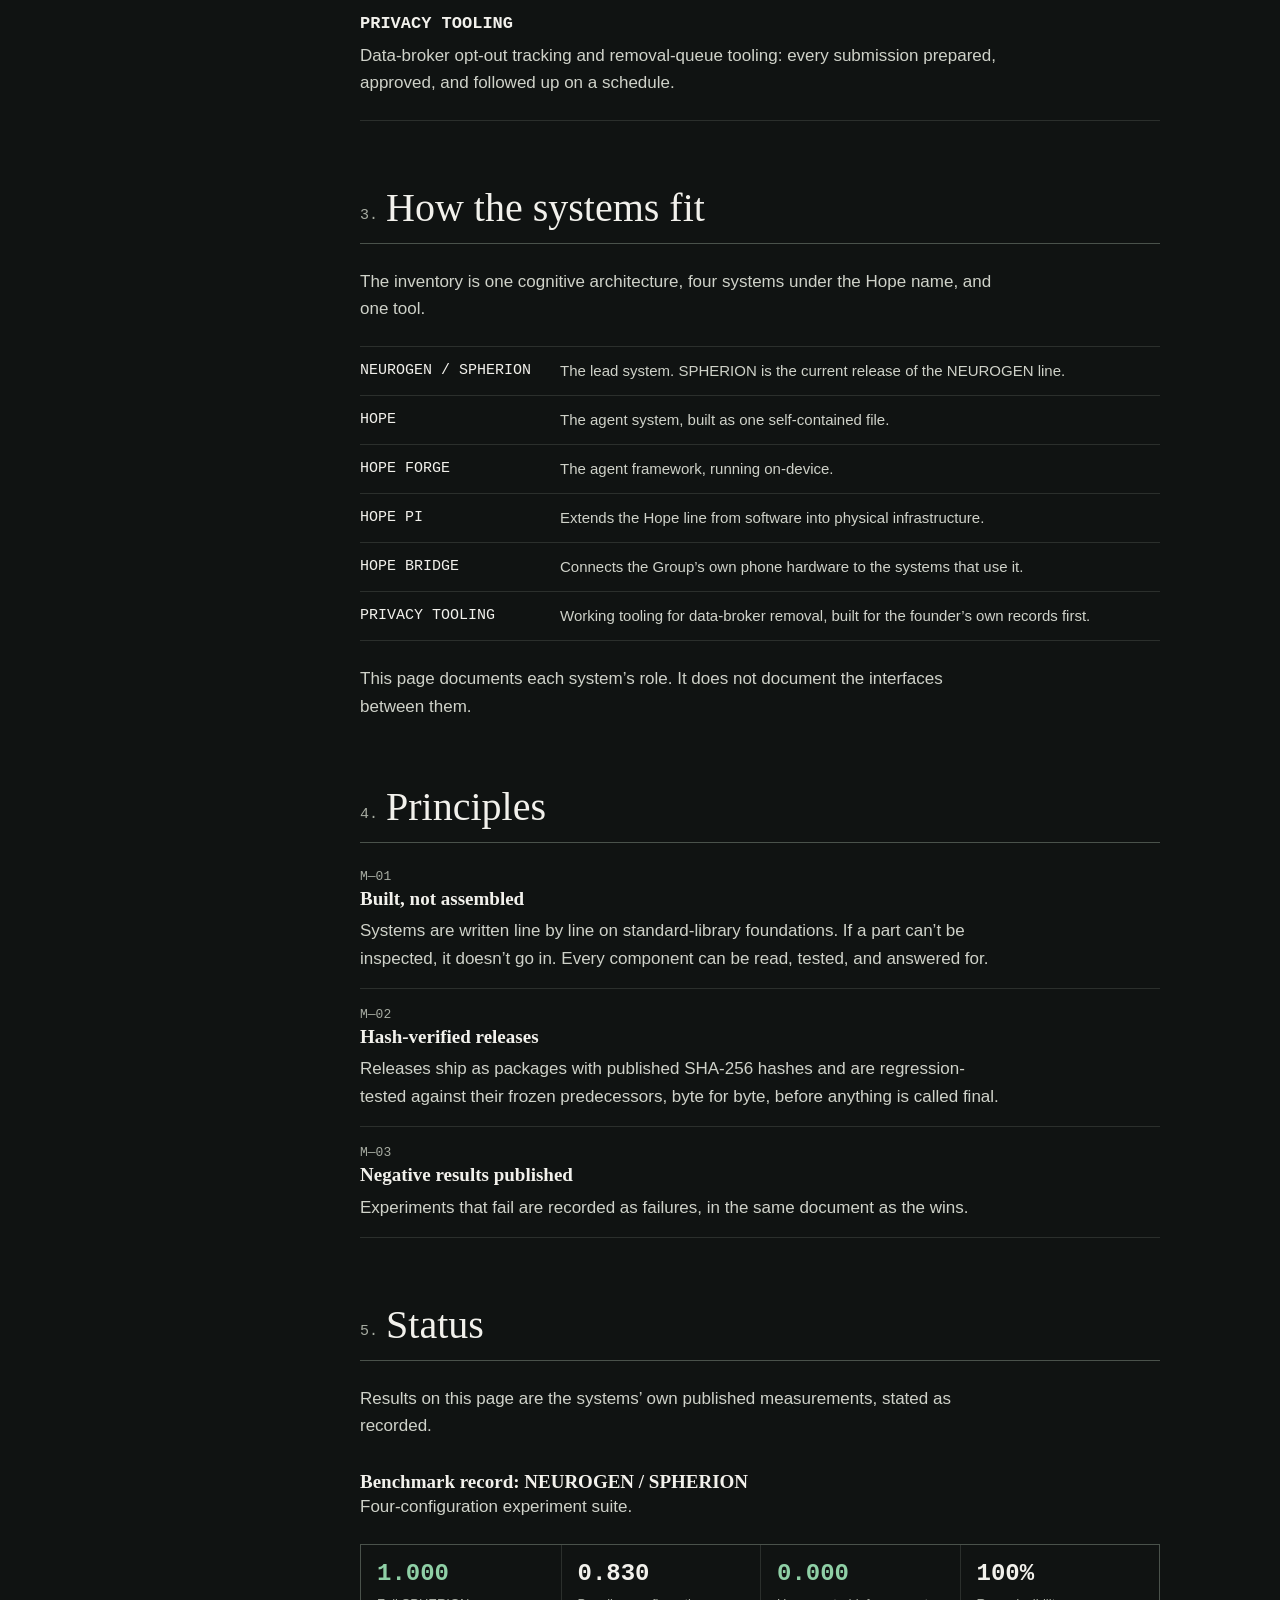
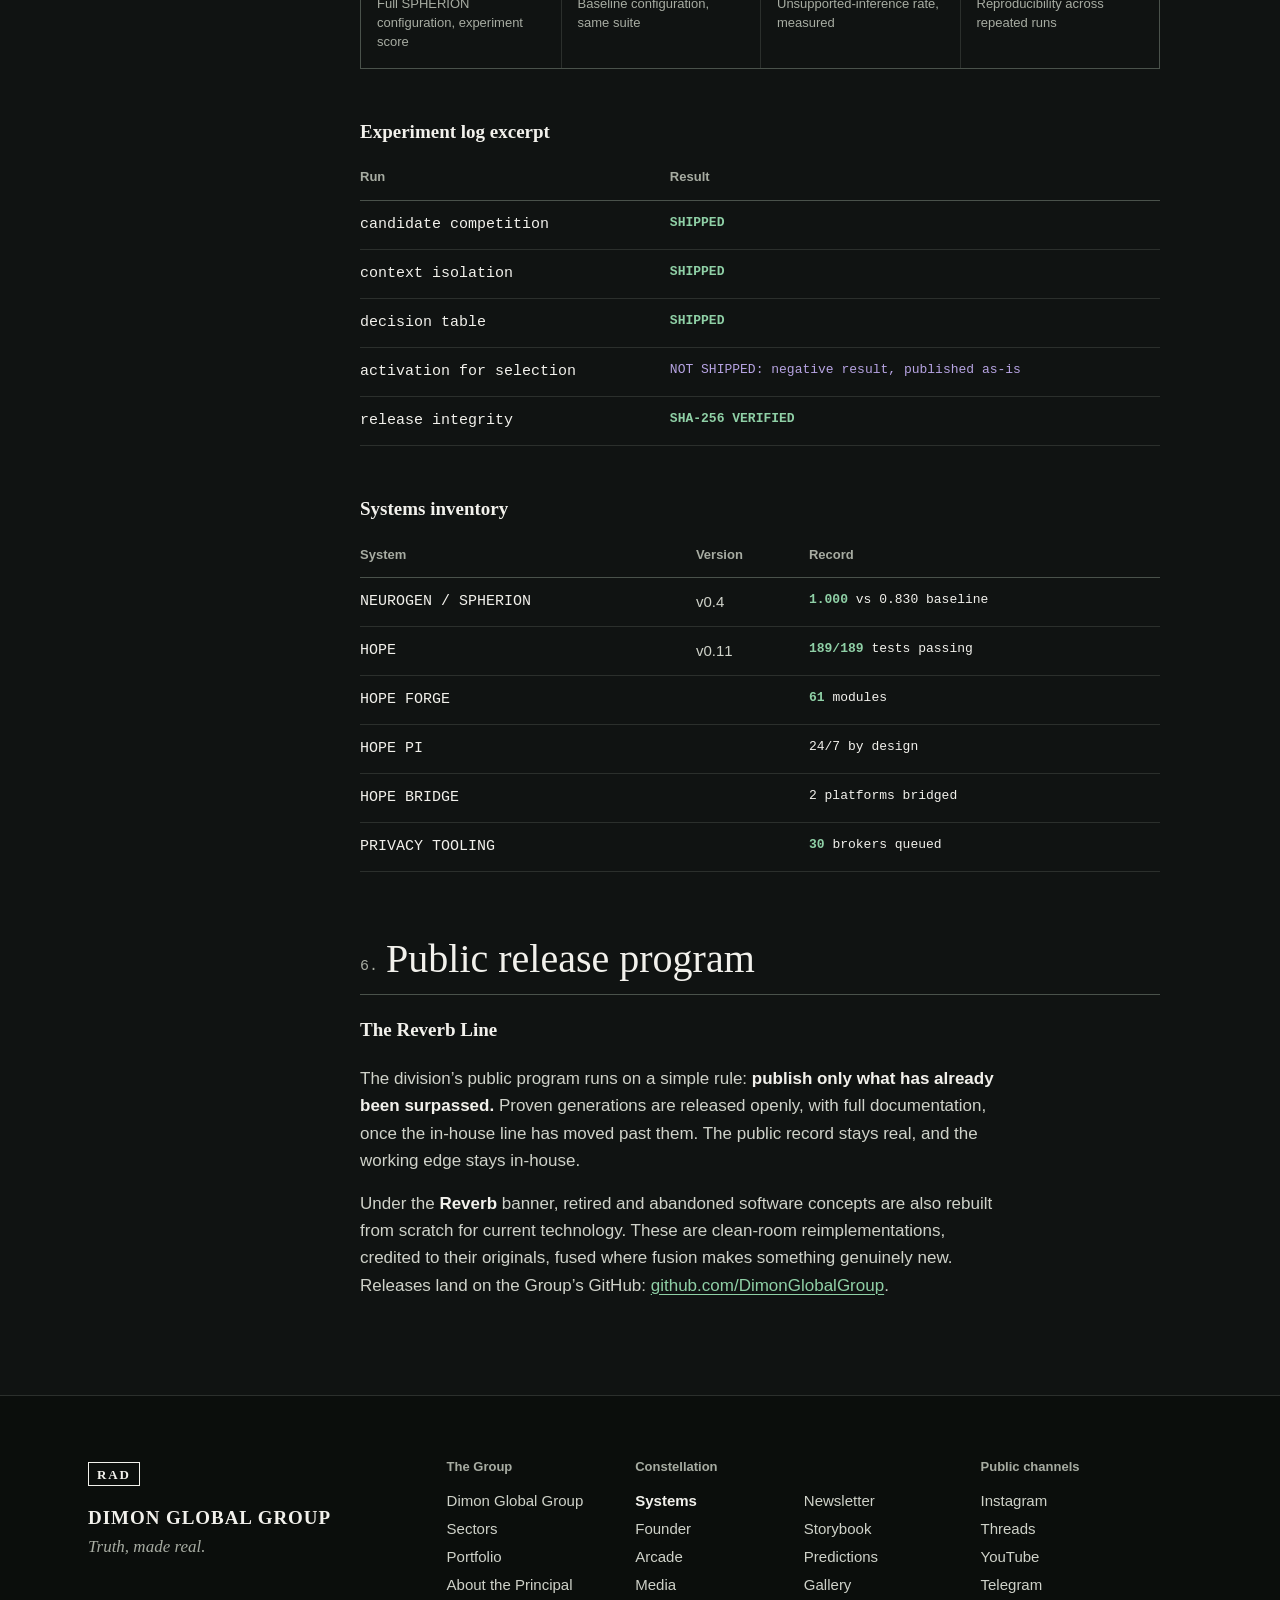
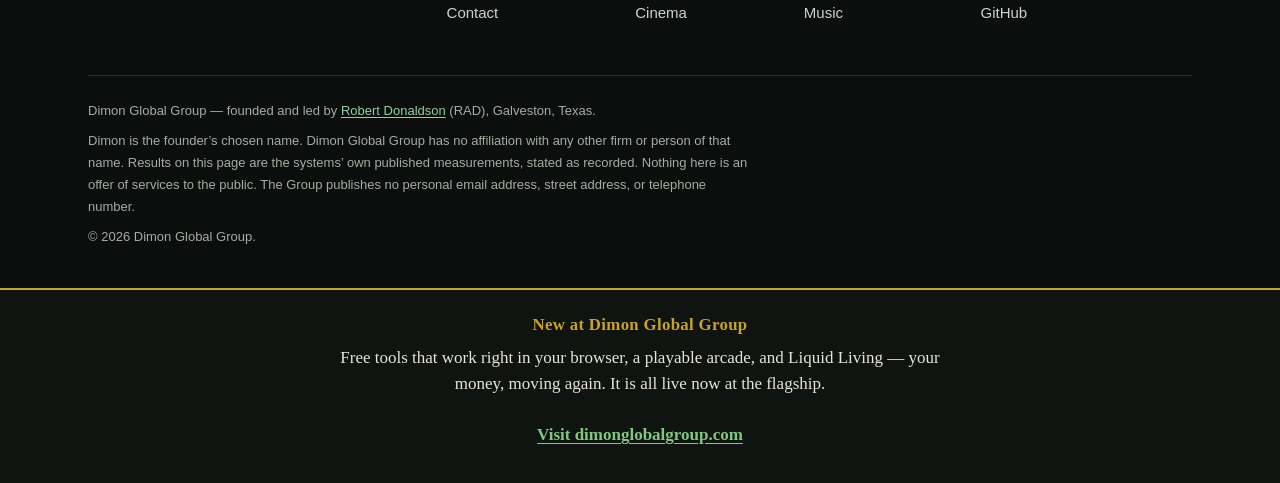
==== commit 96594ed5: "Fix tap targets: footer and standalone links get full 44px touch height" ====
--- a/index.html
+++ b/index.html
@@ -270,7 +270,7 @@
       <span class="brand-name">DIMON GLOBAL GROUP</span>
     </a>
     <nav class="nav" aria-label="Primary">
-      <a href="https://dimonglobalgroup.com/#portfolio">Portfolio</a>
+      <a href="https://dimonglobalgroup.com/#projects">Portfolio</a>
       <a href="https://dimonglobalgroup.github.io/" aria-current="page">Systems</a>
       <a href="https://dimonglobalgroup.github.io/dgg-founder/">Founder</a>
       <a href="https://dimonglobalgroup.com/#contact">Contact</a>
@@ -435,9 +435,9 @@
           <h2>The Group</h2>
           <ul>
           <li><a href="https://dimonglobalgroup.com/">Dimon Global Group</a></li>
-          <li><a href="https://dimonglobalgroup.com/#sectors">Sectors</a></li>
-          <li><a href="https://dimonglobalgroup.com/#portfolio">Portfolio</a></li>
-          <li><a href="https://dimonglobalgroup.com/#about">About the Principal</a></li>
+          <li><a href="https://dimonglobalgroup.com/#projects">Sectors</a></li>
+          <li><a href="https://dimonglobalgroup.com/#projects">Portfolio</a></li>
+          <li><a href="https://dimonglobalgroup.com/#who-i-am">About the Principal</a></li>
           <li><a href="https://dimonglobalgroup.com/#contact">Contact</a></li>
           </ul>
         </div>
@@ -485,7 +485,7 @@
 <div style="border-top:2px solid #c9a227;background:#101410;color:#e8e4d8;padding:22px 16px;text-align:center;font-family:Georgia,'Times New Roman',serif;">
   <p style="margin:0 0 6px;font-size:1.05rem;letter-spacing:.02em;"><strong style="color:#c9a227;">New at Dimon Global Group</strong></p>
   <p style="margin:0 auto 10px;max-width:640px;line-height:1.55;">Free tools that work right in your browser, a playable arcade, and Liquid Living &mdash; your money, moving again. It is all live now at the flagship.</p>
-  <p style="margin:0;"><a href="https://dimonglobalgroup.com" style="color:#7fc97f;font-weight:bold;text-decoration:underline;">Visit dimonglobalgroup.com</a></p>
+  <p style="margin:0;"><a href="https://dimonglobalgroup.com" style="color:#7fc97f;font-weight:bold;text-decoration:underline;display:inline-block;padding:13px 12px;">Visit dimonglobalgroup.com</a></p>
 </div>
 </body>
 </html>
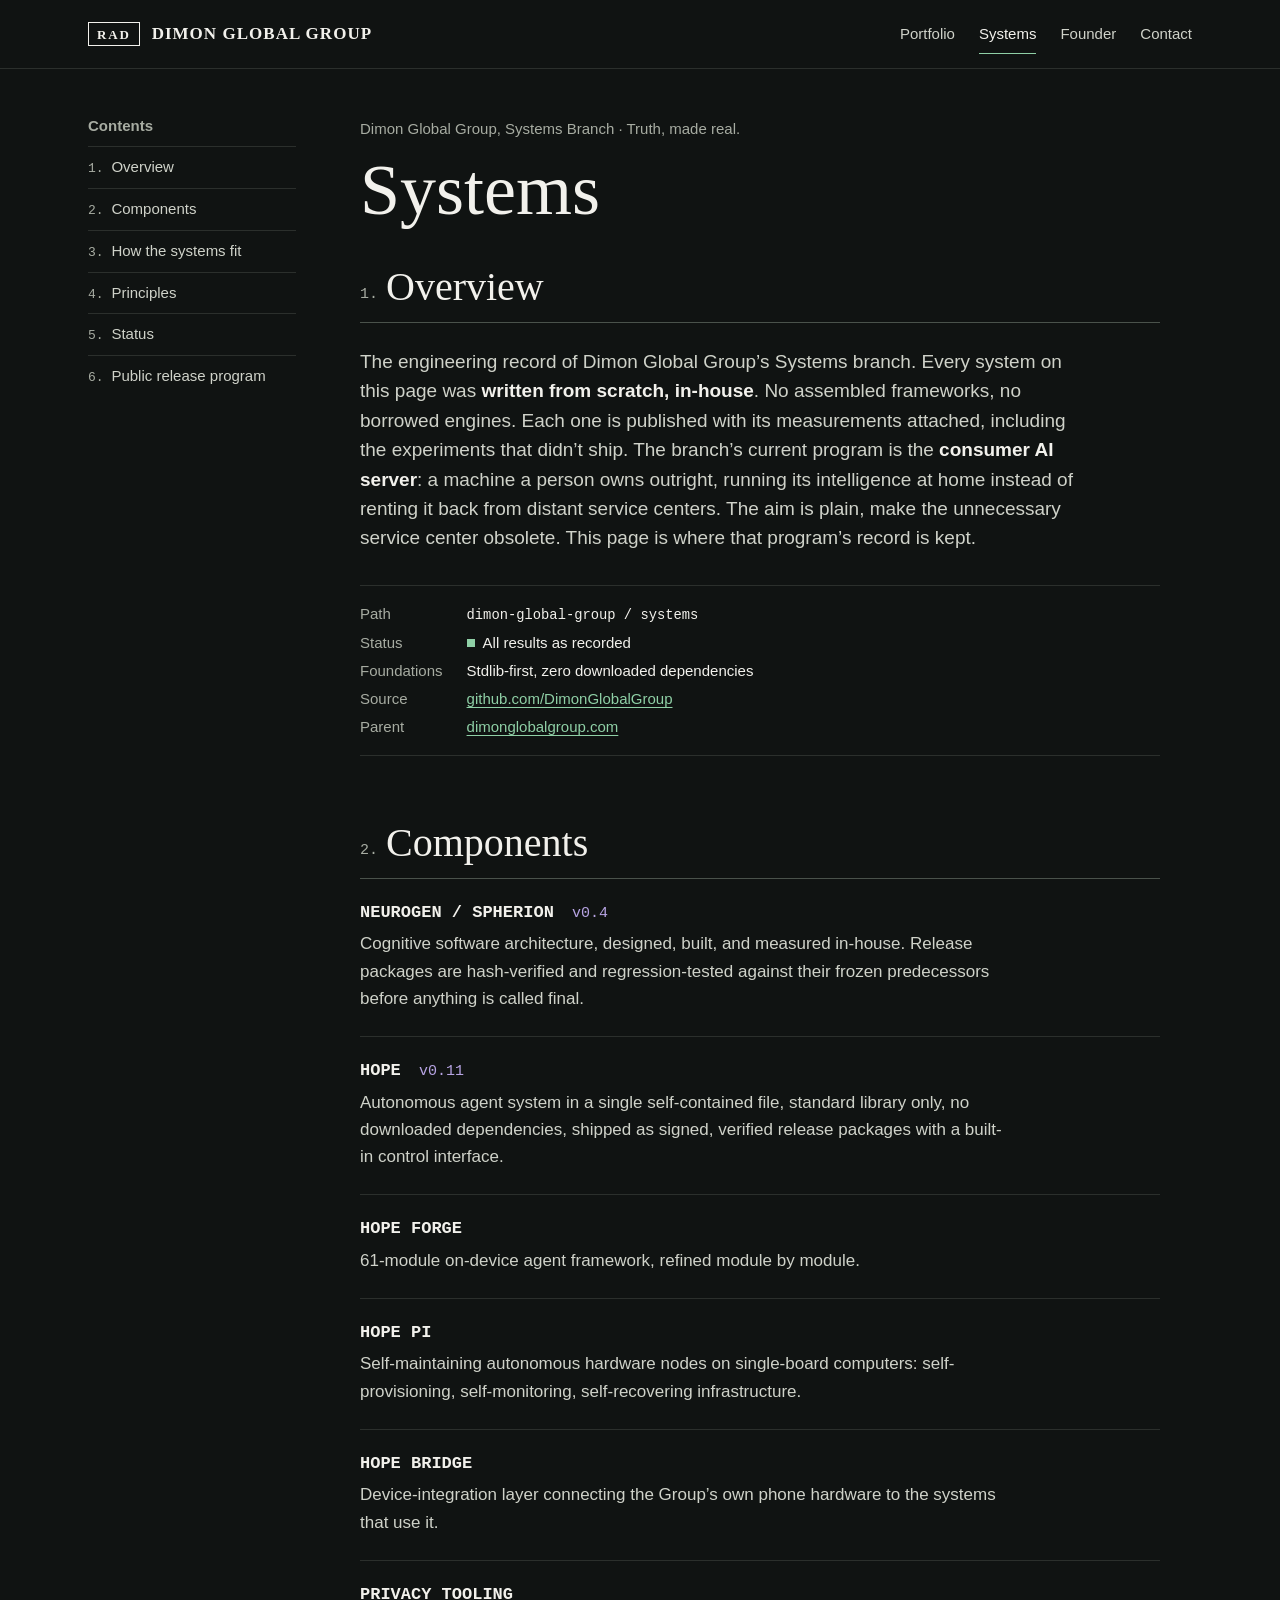
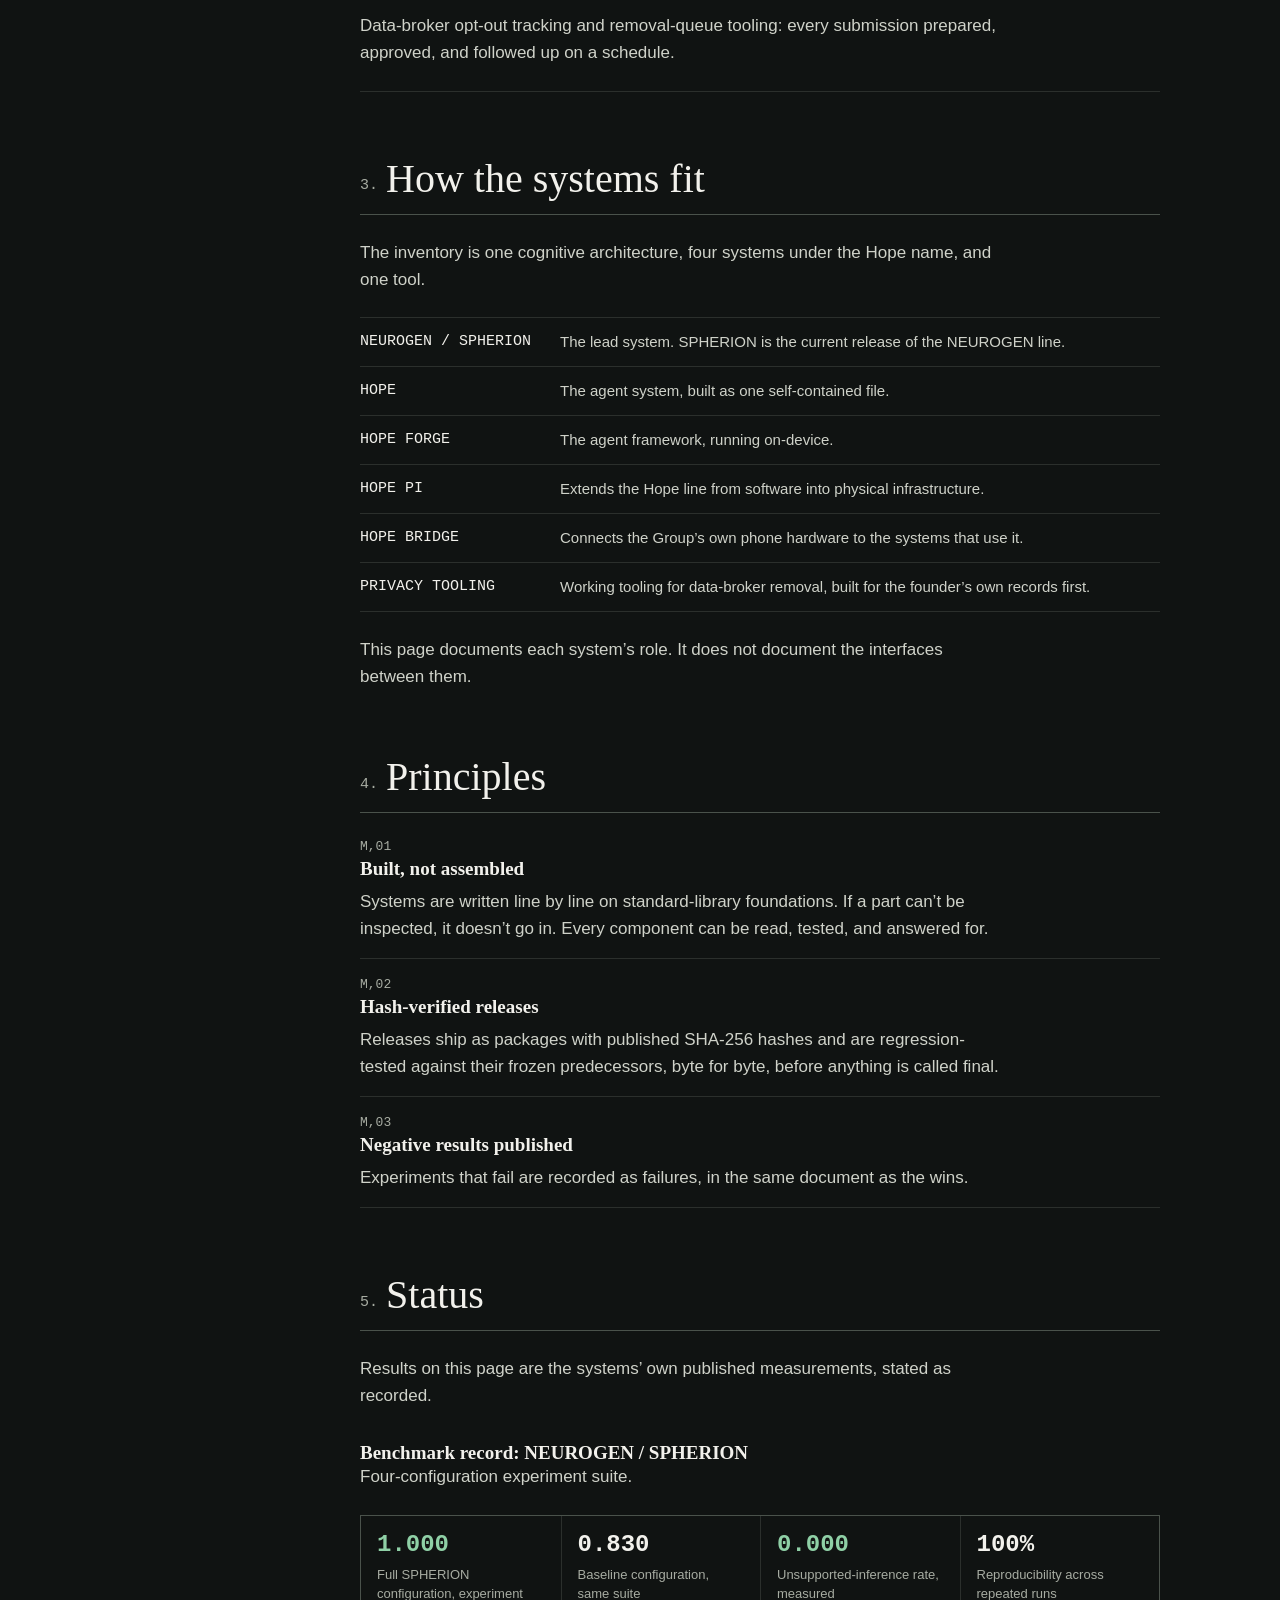
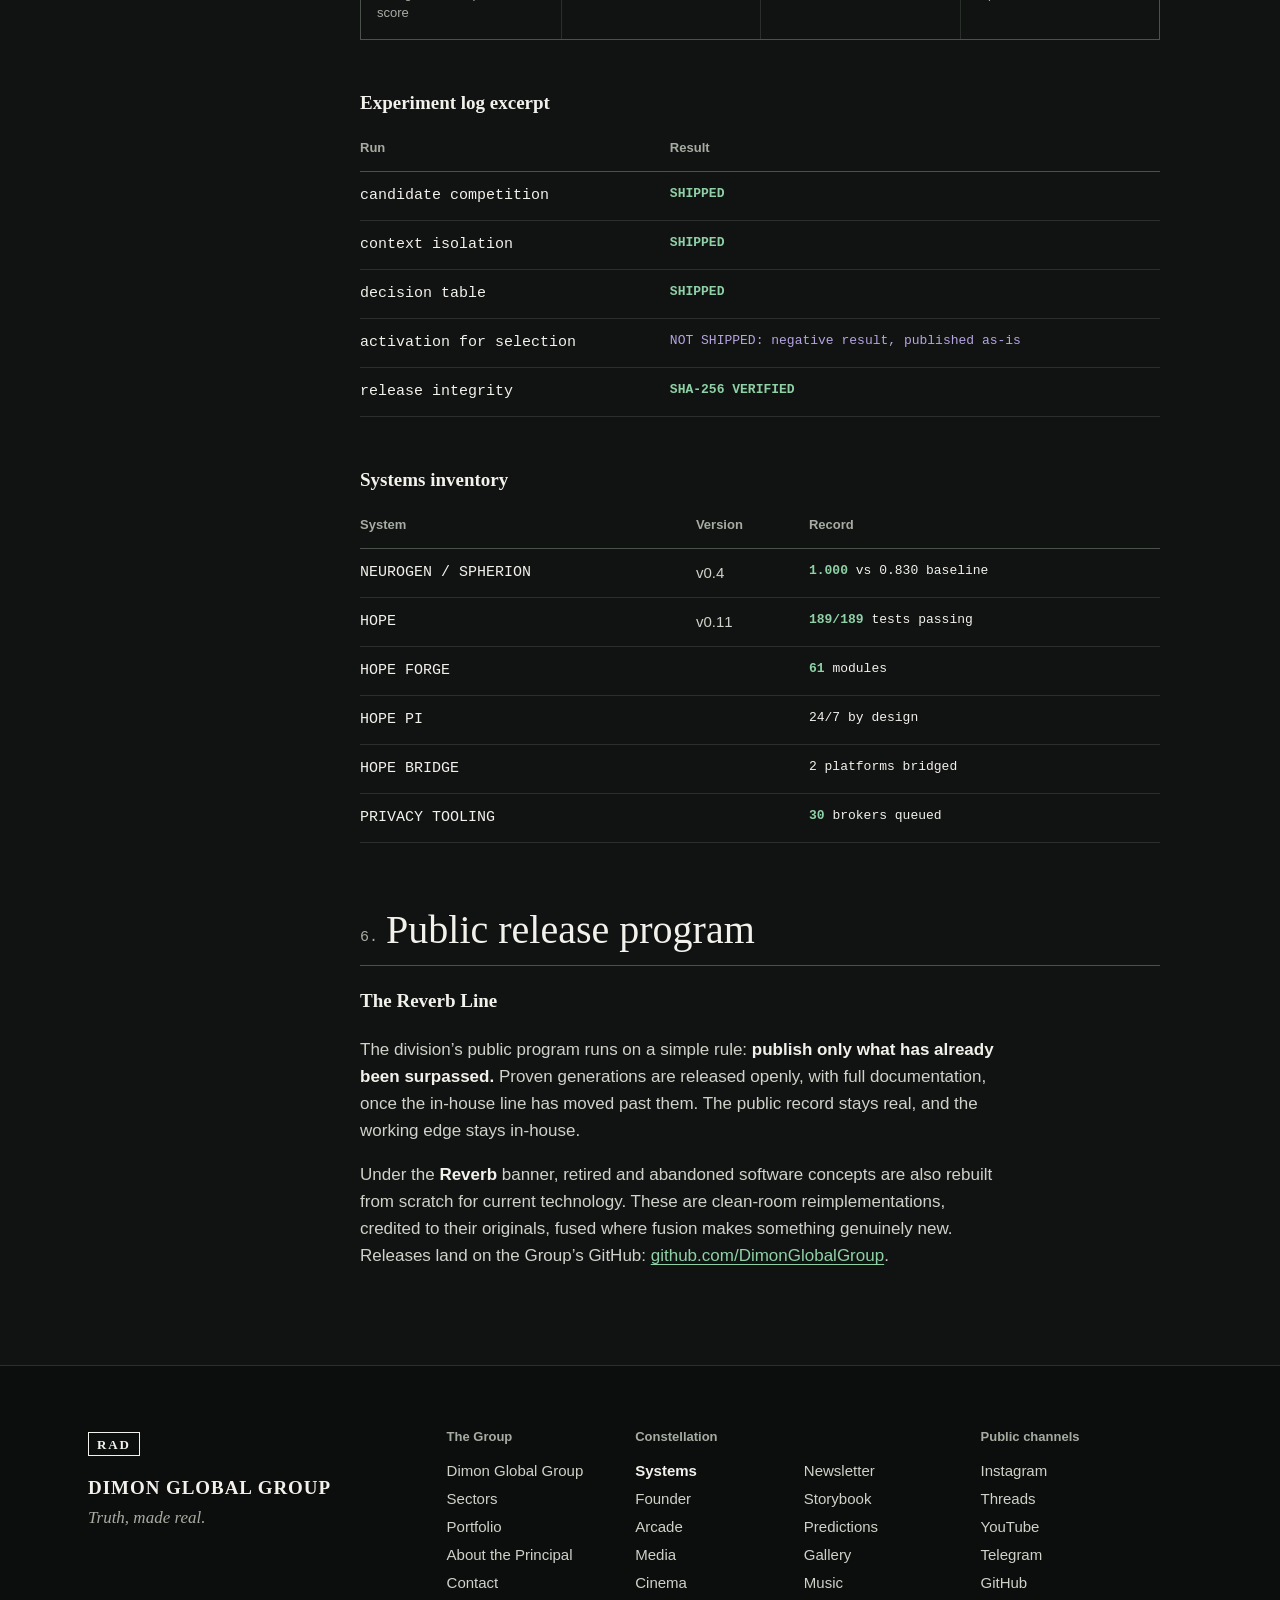
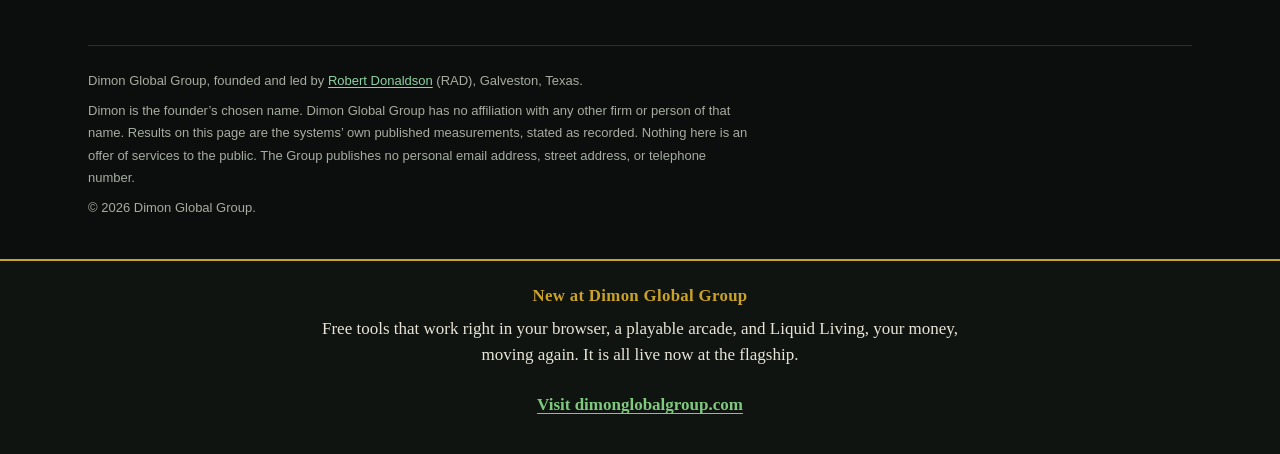
==== commit e0ff8926: "Copy sweep: remove em dashes from satellite page copy (brand no-em-dash rule)" ====
--- a/index.html
+++ b/index.html
@@ -4,18 +4,18 @@
 <meta charset="utf-8" />
 <meta name="viewport" content="width=device-width, initial-scale=1" />
 <meta name="referrer" content="strict-origin-when-cross-origin" />
-<meta name="description" content="Dimon Global Group — Systems. The engineering record: cognitive architectures, autonomous agents, and self-maintaining hardware nodes, built from scratch and published with their measurements." />
+<meta name="description" content="Dimon Global Group, Systems. The engineering record: cognitive architectures, autonomous agents, and self-maintaining hardware nodes, built from scratch and published with their measurements." />
 <link rel="canonical" href="https://dimonglobalgroup.github.io/" />
-<title>Systems — Dimon Global Group</title>
+<title>Systems, Dimon Global Group</title>
 <meta property="og:type" content="website" />
 <meta property="og:site_name" content="Dimon Global Group" />
-<meta property="og:title" content="Systems — Dimon Global Group | Robert Donaldson, Founder" />
-<meta property="og:description" content="Dimon Global Group — Systems. The engineering record: cognitive architectures, autonomous agents, and self-maintaining hardware nodes, built from scratch and published with their measurements." />
+<meta property="og:title" content="Systems, Dimon Global Group | Robert Donaldson, Founder" />
+<meta property="og:description" content="Dimon Global Group, Systems. The engineering record: cognitive architectures, autonomous agents, and self-maintaining hardware nodes, built from scratch and published with their measurements." />
 <meta property="og:url" content="https://dimonglobalgroup.github.io/" />
 <meta property="og:image" content="https://dimonglobalgroup.com/assets/portrait.jpg" />
 <meta name="twitter:card" content="summary_large_image" />
-<meta name="twitter:title" content="Systems — Dimon Global Group | Robert Donaldson, Founder" />
-<meta name="twitter:description" content="Dimon Global Group — Systems. The engineering record: cognitive architectures, autonomous agents, and self-maintaining hardware nodes, built from scratch and published with their measurements." />
+<meta name="twitter:title" content="Systems, Dimon Global Group | Robert Donaldson, Founder" />
+<meta name="twitter:description" content="Dimon Global Group, Systems. The engineering record: cognitive architectures, autonomous agents, and self-maintaining hardware nodes, built from scratch and published with their measurements." />
 <meta name="twitter:image" content="https://dimonglobalgroup.com/assets/portrait.jpg" />
 
 <meta name="theme-color" content="#101312" />
@@ -240,7 +240,7 @@
 }
 </script>
 <style>
-/* ==== ESTATE RESPONSIVE STANDARD v1 — 2026-11-10 ====
+/* ==== ESTATE RESPONSIVE STANDARD v1, 2026-11-10 ====
    Phone-first touch layer for the whole public estate (Robert's order,
    Nov 10 2026: every public page adapts to phone, tablet, and desktop).
    Additive only: every rule sits inside the small-screen query below,
@@ -292,13 +292,13 @@
     </nav>
     <div class="doc">
       <header>
-        <p class="division">Dimon Global Group — Systems Branch · Truth, made real.</p>
+        <p class="division">Dimon Global Group, Systems Branch · Truth, made real.</p>
         <h1>Systems</h1>
       </header>
 
       <section style="padding-top:var(--s-6)" aria-labelledby="overview">
         <h2 id="overview"><span class="idx">1.</span>Overview</h2>
-        <p class="lede">The engineering record of Dimon Global Group&rsquo;s Systems branch. Every system on this page was <b>written from scratch, in-house</b>. No assembled frameworks, no borrowed engines. Each one is published with its measurements attached, including the experiments that didn&rsquo;t ship. The branch&rsquo;s current program is the <b>consumer AI server</b>: a machine a person owns outright, running its intelligence at home instead of renting it back from distant service centers. The aim is plain — make the unnecessary service center obsolete. This page is where that program&rsquo;s record is kept.</p>
+        <p class="lede">The engineering record of Dimon Global Group&rsquo;s Systems branch. Every system on this page was <b>written from scratch, in-house</b>. No assembled frameworks, no borrowed engines. Each one is published with its measurements attached, including the experiments that didn&rsquo;t ship. The branch&rsquo;s current program is the <b>consumer AI server</b>: a machine a person owns outright, running its intelligence at home instead of renting it back from distant service centers. The aim is plain, make the unnecessary service center obsolete. This page is where that program&rsquo;s record is kept.</p>
         <dl class="meta">
           <dt>Path</dt><dd><code>dimon-global-group / systems</code></dd>
           <dt>Status</dt><dd class="ok">All results as recorded</dd>
@@ -316,7 +316,7 @@
         </div>
         <div class="comp">
           <h3>HOPE <span class="v">v0.11</span></h3>
-          <p>Autonomous agent system in a single self-contained file — standard library only, no downloaded dependencies — shipped as signed, verified release packages with a built-in control interface.</p>
+          <p>Autonomous agent system in a single self-contained file, standard library only, no downloaded dependencies, shipped as signed, verified release packages with a built-in control interface.</p>
         </div>
         <div class="comp">
           <h3>HOPE FORGE</h3>
@@ -353,17 +353,17 @@
       <section aria-labelledby="principles">
         <h2 id="principles"><span class="idx">4.</span>Principles</h2>
         <div class="pr">
-          <p class="k">M—01</p>
+          <p class="k">M,01</p>
           <h3>Built, not assembled</h3>
           <p>Systems are written line by line on standard-library foundations. If a part can&rsquo;t be inspected, it doesn&rsquo;t go in. Every component can be read, tested, and answered for.</p>
         </div>
         <div class="pr">
-          <p class="k">M—02</p>
+          <p class="k">M,02</p>
           <h3>Hash-verified releases</h3>
           <p>Releases ship as packages with published SHA-256 hashes and are regression-tested against their frozen predecessors, byte for byte, before anything is called final.</p>
         </div>
         <div class="pr">
-          <p class="k">M—03</p>
+          <p class="k">M,03</p>
           <h3>Negative results published</h3>
           <p>Experiments that fail are recorded as failures, in the same document as the wins.</p>
         </div>
@@ -469,7 +469,7 @@
       </nav>
     </div>
     <div class="foot-legal">
-      <p>Dimon Global Group — founded and led by <a href="https://dimonglobalgroup.github.io/dgg-founder/">Robert Donaldson</a> (RAD), Galveston, Texas.</p>
+      <p>Dimon Global Group, founded and led by <a href="https://dimonglobalgroup.github.io/dgg-founder/">Robert Donaldson</a> (RAD), Galveston, Texas.</p>
       <p>Dimon is the founder&rsquo;s chosen name. Dimon Global Group has no affiliation with any other firm or person of that name. Results on this page are the systems&rsquo; own published measurements, stated as recorded. Nothing here is an offer of services to the public. The Group publishes no personal email address, street address, or telephone number.</p>
       <p>&copy; <span id="yr">2026</span> Dimon Global Group.</p>
     </div>
@@ -484,7 +484,7 @@
 
 <div style="border-top:2px solid #c9a227;background:#101410;color:#e8e4d8;padding:22px 16px;text-align:center;font-family:Georgia,'Times New Roman',serif;">
   <p style="margin:0 0 6px;font-size:1.05rem;letter-spacing:.02em;"><strong style="color:#c9a227;">New at Dimon Global Group</strong></p>
-  <p style="margin:0 auto 10px;max-width:640px;line-height:1.55;">Free tools that work right in your browser, a playable arcade, and Liquid Living &mdash; your money, moving again. It is all live now at the flagship.</p>
+  <p style="margin:0 auto 10px;max-width:640px;line-height:1.55;">Free tools that work right in your browser, a playable arcade, and Liquid Living, your money, moving again. It is all live now at the flagship.</p>
   <p style="margin:0;"><a href="https://dimonglobalgroup.com" style="color:#7fc97f;font-weight:bold;text-decoration:underline;display:inline-block;padding:13px 12px;">Visit dimonglobalgroup.com</a></p>
 </div>
 </body>
